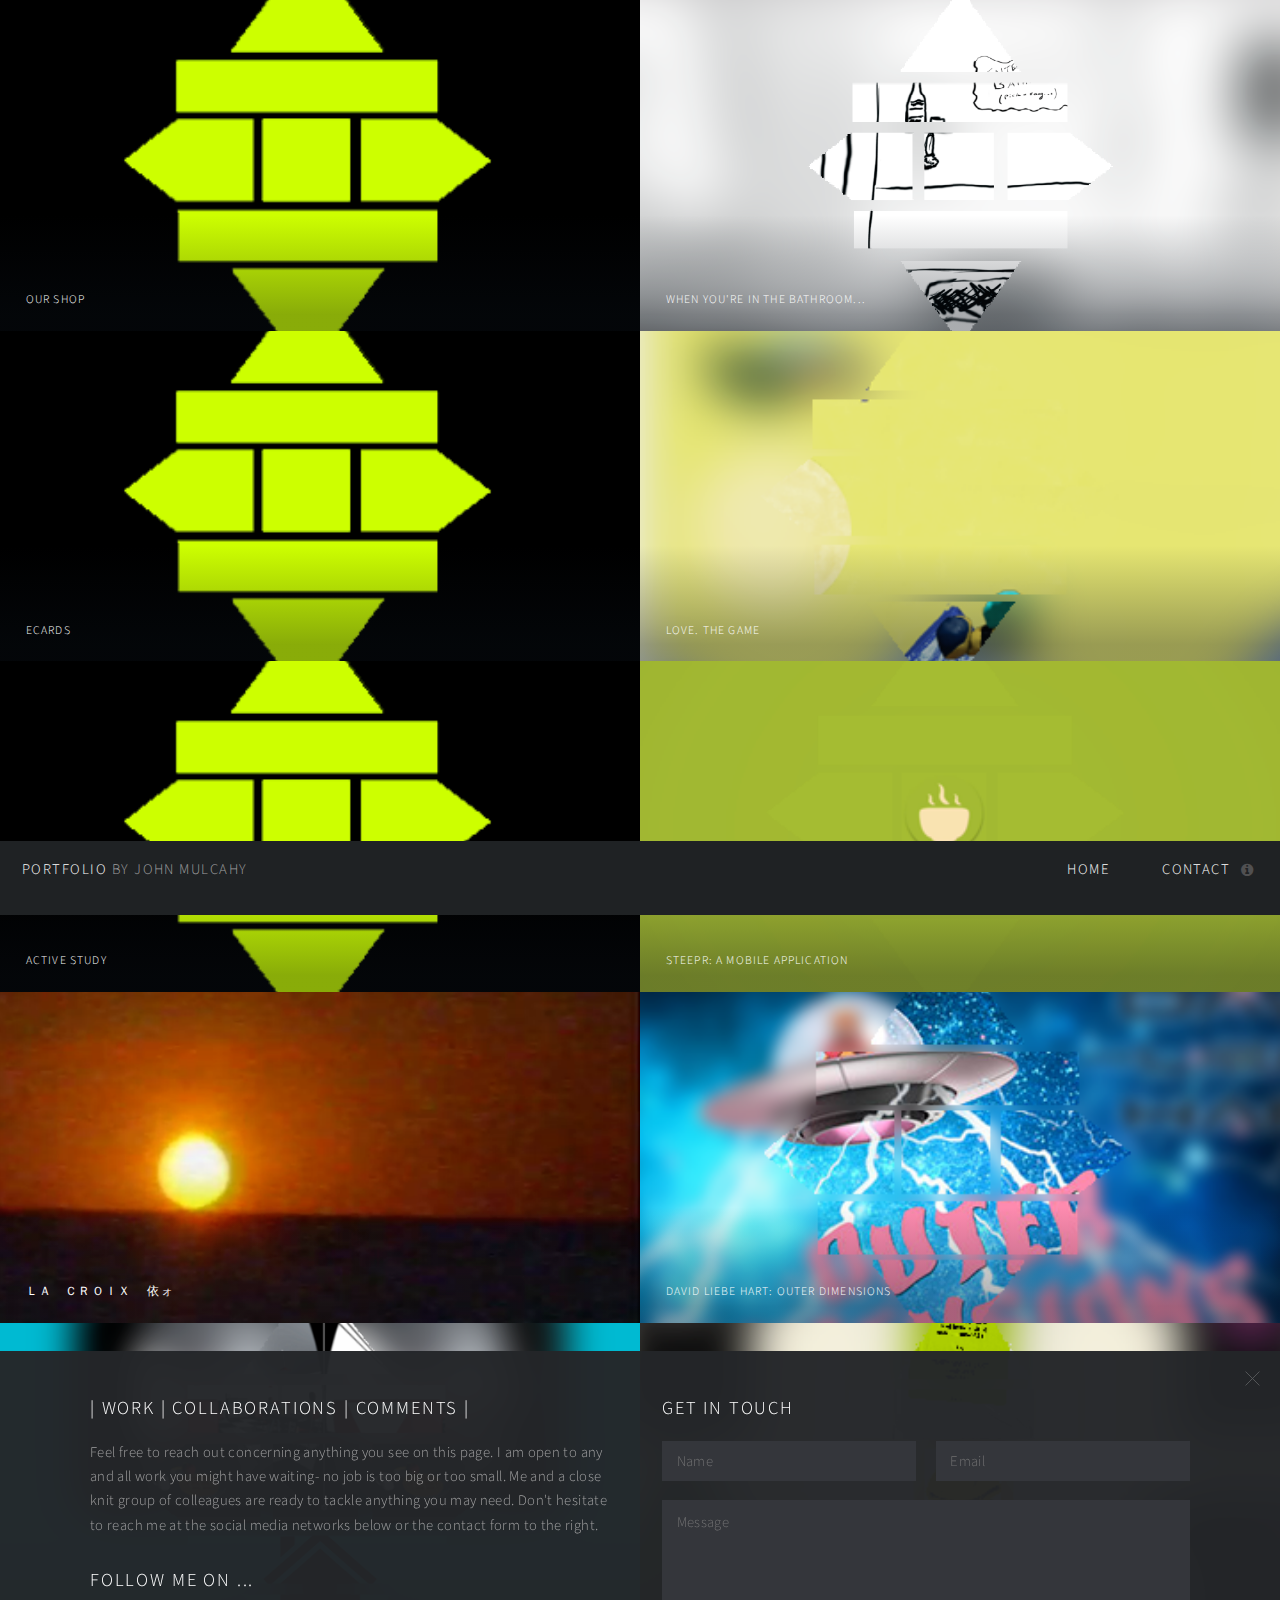
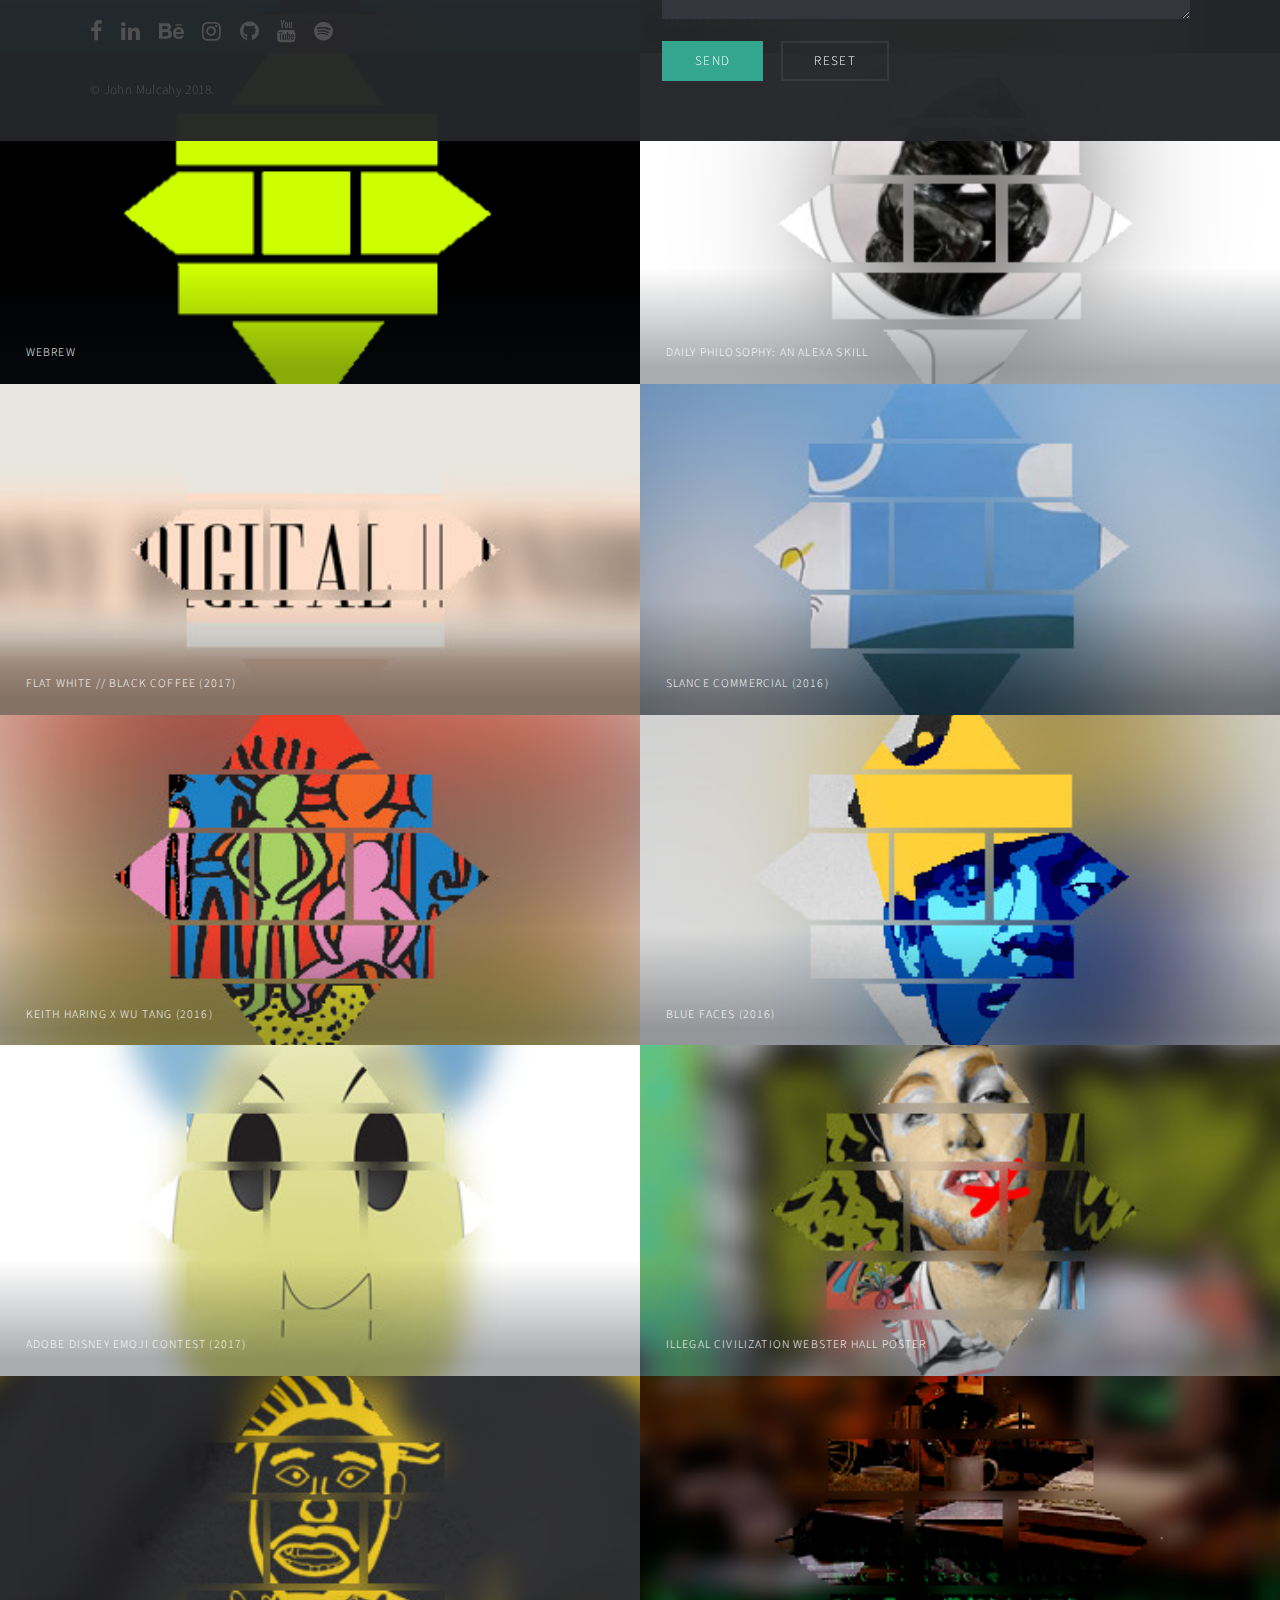
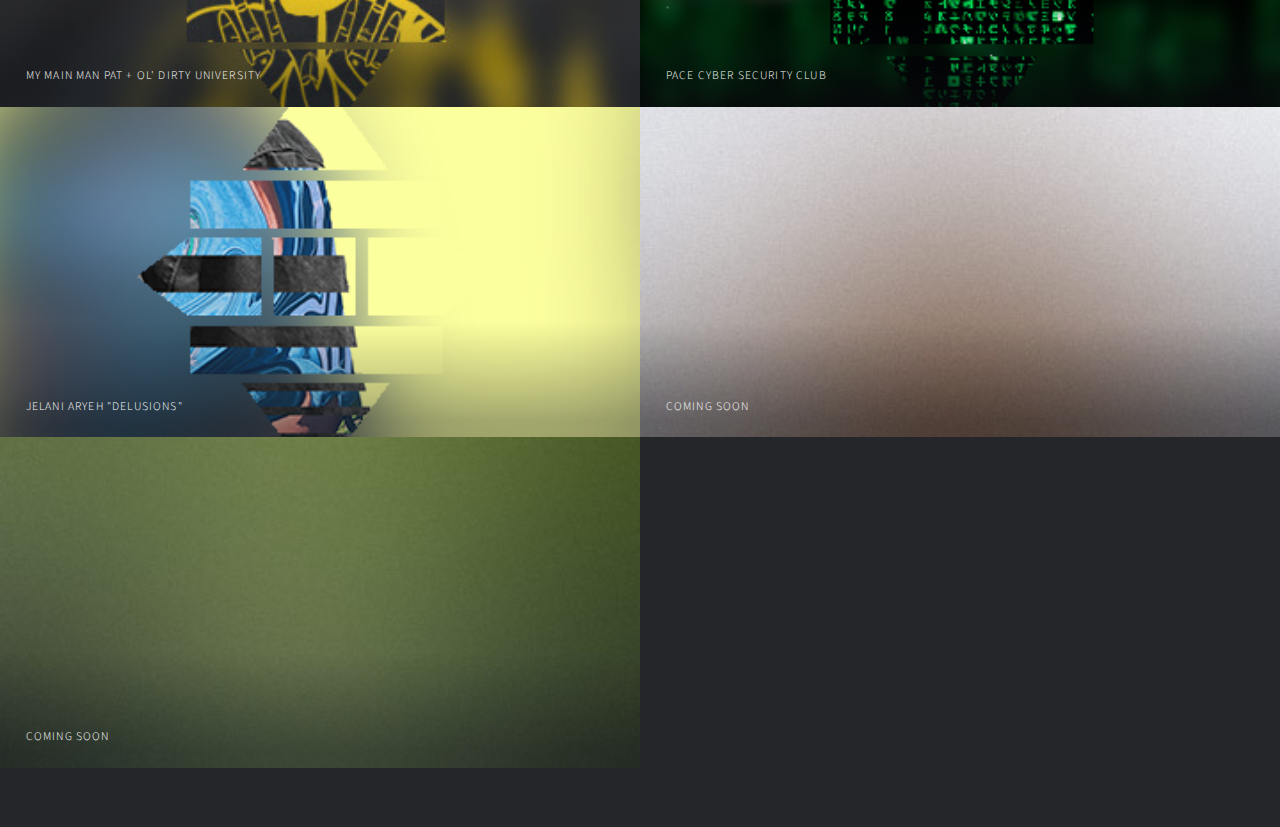
==== portfolio.html @ f24bfe99 "Update portfolio.html" ====
<!DOCTYPE HTML>
<html>
	<head>
		<title>Portfolio</title>
		<meta charset="utf-8" />
		<meta name="viewport" content="width=device-width, initial-scale=1, user-scalable=no" />
		<!--[if lte IE 8]><script src="portfolioassets/js/ie/html5shiv.js"></script><![endif]-->
		<link rel="stylesheet" href="portfolioassets/css/main.css" />
		<!--[if lte IE 9]><link rel="stylesheet" href="portfolioassets/css/ie9.css" /><![endif]-->
		<!--[if lte IE 8]><link rel="stylesheet" href="portfolioassets/css/ie8.css" /><![endif]-->
	</head>
	<body>

		<!-- Wrapper -->
			<div id="wrapper">

				<!-- Header -->
					<header id="header">
						<h1><a href="index.html"><strong>Portfolio</strong> by John Mulcahy</a></h1>
						<nav>
							<ul>
								<li><a href="index.html">Home</a></li>
								<li><a href="#footer" class="icon fa-info-circle">Contact</a></li>
							</ul>
						</nav>
					</header>

				<!-- Main -->
					<div id="main">
						<article class="thumb">
							<a href="portfolioimages/fulls/secret.png" class="image"><img src="portfolioimages/thumbs/secretthumb.png" alt="" /></a>
							<h2>Our Shop</h2>
							<p>Our clothing store. <a href="https://mementomorico.bigcartel.com/">View Here.</a></p>
							<p></p>
						</article>
						<article class="thumb">
							<a href="portfolioimages/fulls/15.png" class="image"><img src="portfolioimages/thumbs/15thumb.png" alt="" /></a>
							<h2>When You're In the Bathroom...</h2>
							<p>A tribute to the "Redbone meme" that manipulates audio files using javascript</p>
							<p><a href="http://whenyoureinthebathroomandyoursongcomeson.com/">See here</a></p>
						</article>
						<article class="thumb">
							<a href="portfolioimages/fulls/secret.png" class="image"><img src="portfolioimages/thumbs/secretthumb.png" alt="" /></a>
							<h2>eCards</h2>
							<p>A blockchain trading cards project currently in prototyping stages</p>
							<p></p>
						</article>
						<article class="thumb">
							<a href="portfolioimages/fulls/plane.png" class="image"><img src="portfolioimages/thumbs/planenail.png" alt="" /></a>
							<h2>Love. The Game</h2>
							<p>A game currently in development. <a href="https://jmulc67.itch.io/love">download here.</a>  Made in Game Maker Studio.</p>
						</article>
						<article class="thumb">
							<a href="portfolioimages/fulls/secret.png" class="image"><img src="portfolioimages/thumbs/secretthumb.png" alt="" /></a>
							<h2>Active Study</h2>
							<p>A mobile game in development for children with autism. Made in Unreal Engine 4. <a href="https://www.youtube.com/watch?v=FcT8g45V2gI&"> View teaser here</a></p>
							<p></p>
						</article>
							<article class="thumb">
							<a href="portfolioimages/fulls/Steepr.png" class="image"><img src="portfolioimages/thumbs/steeprthumb.png" alt="" /></a>
							<h2>Steepr: A Mobile Application</h2>
							<p>A mobile tea steeping app, aimed at improving the lives of many. Made in Android Studio.<a href="https://www.youtube.com/watch?v=8gvnGN2SMDU&feature=youtu.be">View Here.</a></p>
						</article>
					
							<article class="thumb">
							<a href="portfolioimages/fulls/lcfull.png" class="image"><img src="portfolioimages/thumbs/lc.png" alt="" /></a>
							<h2>Ｌａ　Ｃｒｏｉｘ　 依ォ</h2>
							<p>A visual editing exercise utilizing a manipulated open source video codec practicing aesthetic  <a href="https://www.youtube.com/watch?v=p1CTQSHnOE8">View Here.</a></p>
						</article>
						<article class="thumb">
							<a href="portfolioimages/fulls/dlh.jpg" class="image"><img src="portfolioimages/thumbs/dlhthumb.png" alt="" /></a>
							<h2>David Liebe Hart: Outer Dimensions</h2>
							<p>Designed and implemented the cover art for David Liebe Hart's newest album, Outer Dimensions, in conjunction with him and his team.  <a href="https://davidliebehart.bandcamp.com/album/outer-dimensions">Purchase Here. </a> </p>
							<p></p>
						</article>
							<article class="thumb">
							<a href="portfolioimages/fulls/09.jpg" class="image"><img src="portfolioimages/thumbs/09.jpg" alt="" /></a>
							<h2>Staycation: A VR Experience</h2>
							<p>An Android app designed for the geriatric community. Designed various environments as well as logo. Created in Unity.</p> 
							<p>Can be downloaded <a href="https://play.google.com/store/apps/details?id=com.Pace.Staycation&hl=en">here</a>, video explanation <a href="https://www.youtube.com/watch?v=Vd3X3WC6NnY&t=2s">here</a>.</p>
						</article>
						<article class="thumb">
							<a href="portfolioimages/fulls/11.png" class="image"><img src="portfolioimages/thumbs/11.png" alt="" /></a>
							<h2>Das Efx 25th Anniversary Line</h2>
							<p>Line designed by and with Das Efx (unreleased)</p>
						</article>
						<article class="thumb">
							<a href="portfolioimages/fulls/secret.png" class="image"><img src="portfolioimages/thumbs/secretthumb.png" alt="" /></a>
							<h2>WeBrew</h2>
							<p>A hardware and cross platform mobile application being developed to assist in beer homebrewing</p>
							<p></p>
						</article>
						<article class="thumb">
							<a href="portfolioimages/fulls/10.jpg" class="image"><img src="portfolioimages/thumbs/10.jpg" alt="" /></a>
							<h2>Daily Philosophy: An Alexa Skill</h2>
							<p>An Alexa app which presents the user with a wide array of philosophy quotes to inspire and think critically.</p>
							<p>Download <a href="https://www.amazon.com/Memento-Mori-Daily-Philosophy/dp/B06W5K1VGF/ref=sr_1_1?s=digital-skills&ie=UTF8&qid=1497199009&sr=1-1&keywords=daily+philosophy">here</a></p>
						</article>
						<article class="thumb">
							<a href="portfolioimages/fulls/05.jpg" class="image"><img src="portfolioimages/thumbs/05.jpg" alt="" /></a>
							<h2>Flat White // Black Coffee (2017)</h2>
							<p>Poster made for party thrown at Knockdown Center in Queens, NY.</p>
						</article>
						<article class="thumb">
							<a href="portfolioimages/fulls/01.jpg" class="image"><img src="portfolioimages/thumbs/01.jpg" alt="" /></a>
							<h2>Slance Commercial (2016)</h2>
							<p>Stop motion video I animated for a start up located in California. view <a href="https://www.youtube.com/watch?v=mSLOaXZA_lw" target="_blank">here</a></p>
						</article>
		<!--
						<article class="thumb">
							<a href="portfolioimages/fulls/02.jpg" class="image"><img src="portfolioimages/thumbs/02.jpg" alt="" /></a>
							<h2>Scottie's Diner Logo (2013)</h2>
							<p>Logo designed for diner in my hometown.</p>
						</article>
		
		-->
						<article class="thumb">
							<a href="portfolioimages/fulls/03.jpg" class="image"><img src="portfolioimages/thumbs/03.jpg" alt="" /></a>
							<h2>Keith Haring x Wu Tang (2016)</h2>
							<p>Wu Tang portrait inspired by art style of Keith Haring.</p>
						</article>
						<article class="thumb">
							<a href="portfolioimages/fulls/04.jpg" class="image"><img src="portfolioimages/thumbs/04.jpg" alt="" /></a>
							<h2>Blue Faces (2016)</h2>
							<p>A portrait of Kendrick Lamar digitally painted after the release of his album Untitled Unmastered.</p>
						</article>
						<article class="thumb">
							<a href="portfolioimages/fulls/06.jpg" class="image"><img src="portfolioimages/thumbs/06.jpg" alt="" /></a>
							<h2>Adobe Disney Emoji Contest (2017)</h2>
							<p>Submission for contest run by Adobe + Disney.</p>
						</article>
						<article class="thumb">
							<a href="portfolioimages/fulls/07.jpg" class="image"><img src="portfolioimages/thumbs/07.jpg" alt="" /></a>
							<h2>Illegal Civilization Webster Hall Poster</h2>
							<p>Poster submitted for contest run by Illegal Civilization for their show at Webster Hall.</p>
						</article>
						<article class="thumb">
							<a href="portfolioimages/fulls/08.jpg" class="image"><img src="portfolioimages/thumbs/08.jpg" alt="" /></a>
							<h2>My Main Man Pat + Ol' Dirty University</h2>
							<p>ODB Memorial shirt designed for MyMainManPat.com (Release TBA)</p>
						</article>
						<article class="thumb">
							<a href="portfolioimages/fulls/12.png" class="image"><img src="portfolioimages/thumbs/12.png" alt="" /></a>
							<h2>Pace Cyber Security Club</h2>
							<p>Mockup Posters made for future Events for PCSC (made as role of secretary)</p>
						</article>
							<article class="thumb">
							<a href="portfolioimages/fulls/13.png" class="image"><img src="portfolioimages/thumbs/13.png" alt="" /></a>
							<h2>Jelani Aryeh "Delusions"</h2>
							<p>Single Artwork for up-and-coming R&B artist</p>
						</article>
						</article>
							<article class="thumb">
							<a href="portfolioimages/fulls/14.jpg" class="image"><img src="portfolioimages/thumbs/14.jpg" alt="" /></a>
							<h2>COMING SOON</h2>
							<p>COMING SOON</p>
						</article>
						<article class="thumb">
							<a href="portfolioimages/fulls/15.jpg" class="image"><img src="portfolioimages/thumbs/15.jpg" alt="" /></a>
							<h2>COMING SOON</h2>
							<p>COMING SOON</p>
						</article>

					</div>

				<!-- Footer -->
					<footer id="footer" class="panel">
						<div class="inner split">
							<div>
								<section>
									<h2>| WORK | COLLABORATIONS | COMMENTS |</h2>
									<p>Feel free to reach out concerning anything you see on this page. I am open to any and all work you might have waiting- no job is too big or too small. Me and a close knit group of colleagues are ready to tackle anything you may need. Don't hesitate to reach me at the social media networks below or the contact form to the right.</p>
								</section>
								<section>
									<h2>Follow me on ...</h2>
									<ul class="icons">
									<li><a href="https://www.facebook.com/john.mulcahy.5283" class="icon fa-facebook"><span class="label">Facebook</span></a></li>
									<li><a href="https://www.linkedin.com/in/john-mulcahy-0b38a0117/" class="icon fa-linkedin"><span class="label">Linkedin</span></a></li>
									<li><a href="https://www.behance.net/mulcahyjohc86a" class="icon fa-behance"><span class="label">Behance</span></a></li>
									<li><a href="https://www.instagram.com/jmulc67/" class="icon fa-instagram"><span class="label">Instagram</span></a></li>
									<li><a href="https://github.com/jmulc67" class="icon fa-github"><span class="label">Github</span></a></li>
									<li><a href="https://www.youtube.com/channel/UCMjxnayH0AGubSSgEZ7K4ng" class="icon fa-youtube"><span class="label">Youtube</span></a></li>
									<li><a href="https://open.spotify.com/user/jmulcahy97" class="icon fa-spotify"><span class="label">Spotify</span></a></li>
								</ul>
								</section>
								<p class="copyright">
									&copy; John Mulcahy 2018</a>.
								</p>
							</div>
							<div>
								<section>
									<h2>Get in touch</h2>
									<form action="https://formspree.io/mulcahyjohn8@gmail.com" method="POST">
										<div class="field half first">
											<input type="text" name="name" id="name" placeholder="Name" />
										</div>
										<div class="field half">
											<input type="text" name="email" id="email" placeholder="Email" />
										</div>
										<div class="field">
											<textarea name="message" id="message" rows="4" placeholder="Message"></textarea>
										</div>
										<ul class="actions">
											<li><input type="submit" value="Send" class="special" /></li>
											<li><input type="reset" value="Reset" /></li>
										</ul>
									</form>
								</section>
							</div>
						</div>
					</footer>

			</div>

		<!-- Scripts -->
			<script src="portfolioassets/js/jquery.min.js"></script>
			<script src="portfolioassets/js/jquery.poptrox.min.js"></script>
			<script src="portfolioassets/js/skel.min.js"></script>
			<script src="portfolioassets/js/util.js"></script>
			<!--[if lte IE 8]><script src="portfolioassets/js/ie/respond.min.js"></script><![endif]-->
			<script src="portfolioassets/js/main.js"></script>

	</body>
</html>
---- portfolioassets/css/main.css ----
@import url(font-awesome.min.css);
@import url("https://fonts.googleapis.com/css?family=Source+Sans+Pro:300,300italic,400,400italic");

/*
	Multiverse by HTML5 UP
	html5up.net | @ajlkn
	Free for personal and commercial use under the CCA 3.0 license (html5up.net/license)
*/

/* Reset */

	html, body, div, span, applet, object, iframe, h1, h2, h3, h4, h5, h6, p, blockquote, pre, a, abbr, acronym, address, big, cite, code, del, dfn, em, img, ins, kbd, q, s, samp, small, strike, strong, sub, sup, tt, var, b, u, i, center, dl, dt, dd, ol, ul, li, fieldset, form, label, legend, table, caption, tbody, tfoot, thead, tr, th, td, article, aside, canvas, details, embed, figure, figcaption, footer, header, hgroup, menu, nav, output, ruby, section, summary, time, mark, audio, video {
		margin: 0;
		padding: 0;
		border: 0;
		font-size: 100%;
		font: inherit;
		vertical-align: baseline;
	}

	article, aside, details, figcaption, figure, footer, header, hgroup, menu, nav, section {
		display: block;
	}

	body {
		line-height: 1;
	}

	ol, ul {
		list-style: none;
	}

	blockquote, q {
		quotes: none;
	}

	blockquote:before, blockquote:after, q:before, q:after {
		content: '';
		content: none;
	}

	table {
		border-collapse: collapse;
		border-spacing: 0;
	}

	body {
		-webkit-text-size-adjust: none;
	}

/* Box Model */

	*, *:before, *:after {
		-moz-box-sizing: border-box;
		-webkit-box-sizing: border-box;
		box-sizing: border-box;
	}

	@-moz-keyframes spinner {
		0% {
			-moz-transform: rotate(0deg);
			-webkit-transform: rotate(0deg);
			-ms-transform: rotate(0deg);
			transform: rotate(0deg);
		}

		100% {
			-moz-transform: rotate(359deg);
			-webkit-transform: rotate(359deg);
			-ms-transform: rotate(359deg);
			transform: rotate(359deg);
		}
	}

	@-webkit-keyframes spinner {
		0% {
			-moz-transform: rotate(0deg);
			-webkit-transform: rotate(0deg);
			-ms-transform: rotate(0deg);
			transform: rotate(0deg);
		}

		100% {
			-moz-transform: rotate(359deg);
			-webkit-transform: rotate(359deg);
			-ms-transform: rotate(359deg);
			transform: rotate(359deg);
		}
	}

	@-ms-keyframes spinner {
		0% {
			-moz-transform: rotate(0deg);
			-webkit-transform: rotate(0deg);
			-ms-transform: rotate(0deg);
			transform: rotate(0deg);
		}

		100% {
			-moz-transform: rotate(359deg);
			-webkit-transform: rotate(359deg);
			-ms-transform: rotate(359deg);
			transform: rotate(359deg);
		}
	}

	@keyframes spinner {
		0% {
			-moz-transform: rotate(0deg);
			-webkit-transform: rotate(0deg);
			-ms-transform: rotate(0deg);
			transform: rotate(0deg);
		}

		100% {
			-moz-transform: rotate(359deg);
			-webkit-transform: rotate(359deg);
			-ms-transform: rotate(359deg);
			transform: rotate(359deg);
		}
	}

/* Basic */

	@-ms-viewport {
		width: device-width;
	}

	body {
		-ms-overflow-style: scrollbar;
	}

	@media screen and (max-width: 480px) {

		html, body {
			min-width: 320px;
		}

	}

	body {
		background: #242629;
	}

		body.loading *, body.loading *:before, body.loading *:after {
			-moz-animation: none !important;
			-webkit-animation: none !important;
			-ms-animation: none !important;
			animation: none !important;
			-moz-transition: none !important;
			-webkit-transition: none !important;
			-ms-transition: none !important;
			transition: none !important;
		}

		body.resizing *, body.resizing *:before, body.resizing *:after {
			-moz-animation: none !important;
			-webkit-animation: none !important;
			-ms-animation: none !important;
			animation: none !important;
			-moz-transition: none !important;
			-webkit-transition: none !important;
			-ms-transition: none !important;
			transition: none !important;
		}

/* Type */

	body, input, select, textarea {
		color: #a0a0a1;
		font-family: "Source Sans Pro", Helvetica, sans-serif;
		font-size: 15pt;
		font-weight: 300;
		letter-spacing: 0.025em;
		line-height: 1.65;
	}

		@media screen and (max-width: 1680px) {

			body, input, select, textarea {
				font-size: 11pt;
			}

		}

	a {
		-moz-transition: color 0.2s ease-in-out, border-bottom-color 0.2s ease-in-out;
		-webkit-transition: color 0.2s ease-in-out, border-bottom-color 0.2s ease-in-out;
		-ms-transition: color 0.2s ease-in-out, border-bottom-color 0.2s ease-in-out;
		transition: color 0.2s ease-in-out, border-bottom-color 0.2s ease-in-out;
		border-bottom: dotted 1px;
		color: #34a58e;
		text-decoration: none;
	}

		a:hover {
			border-bottom-color: transparent;
			color: #34a58e !important;
		}

	strong, b {
		color: #ffffff;
		font-weight: 300;
	}

	em, i {
		font-style: italic;
	}

	p {
		margin: 0 0 2em 0;
	}

	h1, h2, h3, h4, h5, h6 {
		color: #ffffff;
		font-weight: 300;
		letter-spacing: 0.1em;
		line-height: 1.5;
		margin: 0 0 1em 0;
		text-transform: uppercase;
	}

		h1 a, h2 a, h3 a, h4 a, h5 a, h6 a {
			color: inherit;
			text-decoration: none;
		}

	h1 {
		font-size: 2em;
	}

	h2 {
		font-size: 1.25em;
	}

	h3 {
		font-size: 1.1em;
	}

	h4 {
		font-size: 1em;
	}

	h5 {
		font-size: 0.9em;
	}

	h6 {
		font-size: 0.7em;
	}

	@media screen and (max-width: 736px) {

		h2 {
			font-size: 1em;
		}

		h3 {
			font-size: 0.9em;
		}

		h4 {
			font-size: 0.8em;
		}

		h5 {
			font-size: 0.7em;
		}

		h6 {
			font-size: 0.7em;
		}

	}

	sub {
		font-size: 0.8em;
		position: relative;
		top: 0.5em;
	}

	sup {
		font-size: 0.8em;
		position: relative;
		top: -0.5em;
	}

	blockquote {
		border-left: 4px #36383c;
		font-style: italic;
		margin: 0 0 2em 0;
		padding: 0.5em 0 0.5em 2em;
	}

	code {
		background: #34363b;
		border: solid 1px #36383c;
		font-family: "Courier New", monospace;
		font-size: 0.9em;
		margin: 0 0.25em;
		padding: 0.25em 0.65em;
	}

	pre {
		-webkit-overflow-scrolling: touch;
		font-family: "Courier New", monospace;
		font-size: 0.9em;
		margin: 0 0 2em 0;
	}

		pre code {
			display: block;
			line-height: 1.75;
			padding: 1em 1.5em;
			overflow-x: auto;
		}

	hr {
		border: 0;
		border-bottom: solid 1px #36383c;
		margin: 2em 0;
	}

		hr.major {
			margin: 3em 0;
		}

	.align-left {
		text-align: left;
	}

	.align-center {
		text-align: center;
	}

	.align-right {
		text-align: right;
	}

/* Button */

	input[type="submit"],
	input[type="reset"],
	input[type="button"],
	button,
	.button {
		-moz-appearance: none;
		-webkit-appearance: none;
		-ms-appearance: none;
		appearance: none;
		-moz-transition: background-color 0.2s ease-in-out, box-shadow 0.2s ease-in-out, color 0.2s ease-in-out;
		-webkit-transition: background-color 0.2s ease-in-out, box-shadow 0.2s ease-in-out, color 0.2s ease-in-out;
		-ms-transition: background-color 0.2s ease-in-out, box-shadow 0.2s ease-in-out, color 0.2s ease-in-out;
		transition: background-color 0.2s ease-in-out, box-shadow 0.2s ease-in-out, color 0.2s ease-in-out;
		background-color: transparent;
		border: 0;
		border-radius: 0;
		box-shadow: inset 0 0 0 2px #36383c;
		color: #ffffff !important;
		cursor: pointer;
		display: inline-block;
		font-size: 0.9em;
		font-weight: 300;
		height: 3.05556em;
		letter-spacing: 0.1em;
		line-height: 3.05556em;
		padding: 0 2.5em;
		text-align: center;
		text-decoration: none;
		text-transform: uppercase;
		white-space: nowrap;
	}

		input[type="submit"]:hover,
		input[type="reset"]:hover,
		input[type="button"]:hover,
		button:hover,
		.button:hover {
			box-shadow: inset 0 0 0 2px #34a58e;
			color: #34a58e !important;
		}

			input[type="submit"]:hover:active,
			input[type="reset"]:hover:active,
			input[type="button"]:hover:active,
			button:hover:active,
			.button:hover:active {
				background-color: rgba(52, 165, 142, 0.15);
				color: #34a58e !important;
			}

		input[type="submit"].icon,
		input[type="reset"].icon,
		input[type="button"].icon,
		button.icon,
		.button.icon {
			padding-left: 1.35em;
		}

			input[type="submit"].icon:before,
			input[type="reset"].icon:before,
			input[type="button"].icon:before,
			button.icon:before,
			.button.icon:before {
				margin-right: 0.5em;
			}

		input[type="submit"].fit,
		input[type="reset"].fit,
		input[type="button"].fit,
		button.fit,
		.button.fit {
			display: block;
			margin: 0 0 1em 0;
			width: 100%;
		}

		input[type="submit"].small,
		input[type="reset"].small,
		input[type="button"].small,
		button.small,
		.button.small {
			font-size: 0.8em;
		}

		input[type="submit"].big,
		input[type="reset"].big,
		input[type="button"].big,
		button.big,
		.button.big {
			font-size: 1.35em;
		}

		input[type="submit"].special,
		input[type="reset"].special,
		input[type="button"].special,
		button.special,
		.button.special {
			background-color: #34a58e;
			box-shadow: none;
		}

			input[type="submit"].special:hover,
			input[type="reset"].special:hover,
			input[type="button"].special:hover,
			button.special:hover,
			.button.special:hover {
				background-color: #47c5ab;
				color: #ffffff !important;
			}

				input[type="submit"].special:hover:active,
				input[type="reset"].special:hover:active,
				input[type="button"].special:hover:active,
				button.special:hover:active,
				.button.special:hover:active {
					background-color: #287e6d;
				}

		input[type="submit"].disabled, input[type="submit"]:disabled,
		input[type="reset"].disabled,
		input[type="reset"]:disabled,
		input[type="button"].disabled,
		input[type="button"]:disabled,
		button.disabled,
		button:disabled,
		.button.disabled,
		.button:disabled {
			-moz-pointer-events: none;
			-webkit-pointer-events: none;
			-ms-pointer-events: none;
			pointer-events: none;
			opacity: 0.35;
		}

/* Form */

	form {
		margin: 0 0 2em 0;
	}

		form .field {
			margin: 0 0 1.3em 0;
		}

			form .field.half {
				float: left;
				padding: 0 0 0 0.65em;
				width: 50%;
			}

				form .field.half.first {
					padding: 0 0.65em 0 0;
				}

		form > .actions {
			margin: 1.5em 0 0 0 !important;
		}

		@media screen and (max-width: 736px) {

			form .field.half {
				float: none;
				padding: 0;
				width: 100%;
			}

				form .field.half.first {
					padding: 0;
				}

		}

	label {
		color: #ffffff;
		display: block;
		font-size: 0.9em;
		font-weight: 300;
		margin: 0 0 1em 0;
	}

	input[type="text"],
	input[type="password"],
	input[type="email"],
	input[type="tel"],
	input[type="search"],
	input[type="url"],
	select,
	textarea {
		-moz-appearance: none;
		-webkit-appearance: none;
		-ms-appearance: none;
		appearance: none;
		background: #34363b;
		border: 0;
		border-radius: 0;
		color: #a0a0a1;
		display: block;
		outline: 0;
		padding: 0 1em;
		text-decoration: none;
		width: 100%;
	}

		input[type="text"]:invalid,
		input[type="password"]:invalid,
		input[type="email"]:invalid,
		input[type="tel"]:invalid,
		input[type="search"]:invalid,
		input[type="url"]:invalid,
		select:invalid,
		textarea:invalid {
			box-shadow: none;
		}

		input[type="text"]:focus,
		input[type="password"]:focus,
		input[type="email"]:focus,
		input[type="tel"]:focus,
		input[type="search"]:focus,
		input[type="url"]:focus,
		select:focus,
		textarea:focus {
			box-shadow: inset 0 0 0 2px #34a58e;
		}

	.select-wrapper {
		text-decoration: none;
		display: block;
		position: relative;
	}

		.select-wrapper:before {
			-moz-osx-font-smoothing: grayscale;
			-webkit-font-smoothing: antialiased;
			font-family: FontAwesome;
			font-style: normal;
			font-weight: normal;
			text-transform: none !important;
		}

		.select-wrapper:before {
			color: #36383c;
			content: '\f078';
			display: block;
			height: 2.75em;
			line-height: 2.75em;
			pointer-events: none;
			position: absolute;
			right: 0;
			text-align: center;
			top: 0;
			width: 2.75em;
		}

		.select-wrapper select::-ms-expand {
			display: none;
		}

	input[type="text"],
	input[type="password"],
	input[type="email"],
	input[type="tel"],
	input[type="search"],
	input[type="url"],
	select {
		height: 2.75em;
	}

	textarea {
		padding: 0.75em 1em;
	}

	input[type="checkbox"],
	input[type="radio"] {
		-moz-appearance: none;
		-webkit-appearance: none;
		-ms-appearance: none;
		appearance: none;
		display: block;
		float: left;
		margin-right: -2em;
		opacity: 0;
		width: 1em;
		z-index: -1;
	}

		input[type="checkbox"] + label,
		input[type="radio"] + label {
			text-decoration: none;
			color: #a0a0a1;
			cursor: pointer;
			display: inline-block;
			font-size: 1em;
			font-weight: 300;
			padding-left: 2.4em;
			padding-right: 0.75em;
			position: relative;
		}

			input[type="checkbox"] + label:before,
			input[type="radio"] + label:before {
				-moz-osx-font-smoothing: grayscale;
				-webkit-font-smoothing: antialiased;
				font-family: FontAwesome;
				font-style: normal;
				font-weight: normal;
				text-transform: none !important;
			}

			input[type="checkbox"] + label:before,
			input[type="radio"] + label:before {
				background: #34363b;
				content: '';
				display: inline-block;
				height: 1.65em;
				left: 0;
				line-height: 1.58125em;
				position: absolute;
				text-align: center;
				top: 0;
				width: 1.65em;
			}

		input[type="checkbox"]:checked + label:before,
		input[type="radio"]:checked + label:before {
			background: #34a58e;
			border-color: #34a58e;
			color: #ffffff;
			content: '\f00c';
		}

		input[type="checkbox"]:focus + label:before,
		input[type="radio"]:focus + label:before {
			box-shadow: 0 0 0 2px #34a58e;
		}

	input[type="radio"] + label:before {
		border-radius: 100%;
	}

	::-webkit-input-placeholder {
		color: #707071 !important;
		opacity: 1.0;
	}

	:-moz-placeholder {
		color: #707071 !important;
		opacity: 1.0;
	}

	::-moz-placeholder {
		color: #707071 !important;
		opacity: 1.0;
	}

	:-ms-input-placeholder {
		color: #707071 !important;
		opacity: 1.0;
	}

	.formerize-placeholder {
		color: #707071 !important;
		opacity: 1.0;
	}

/* Icon */

	.icon {
		text-decoration: none;
		border-bottom: none;
		position: relative;
	}

		.icon:before {
			-moz-osx-font-smoothing: grayscale;
			-webkit-font-smoothing: antialiased;
			font-family: FontAwesome;
			font-style: normal;
			font-weight: normal;
			text-transform: none !important;
		}

		.icon > .label {
			display: none;
		}

/* List */

	ol {
		list-style: decimal;
		margin: 0 0 2em 0;
		padding-left: 1.25em;
	}

		ol li {
			padding-left: 0.25em;
		}

	ul {
		list-style: disc;
		margin: 0 0 2em 0;
		padding-left: 1em;
	}

		ul li {
			padding-left: 0.5em;
		}

		ul.alt {
			list-style: none;
			padding-left: 0;
		}

			ul.alt li {
				border-top: solid 1px #36383c;
				padding: 0.5em 0;
			}

				ul.alt li:first-child {
					border-top: 0;
					padding-top: 0;
				}

		ul.icons {
			cursor: default;
			list-style: none;
			padding-left: 0;
		}

			ul.icons li {
				display: inline-block;
				padding: 0 1em 0 0;
			}

				ul.icons li:last-child {
					padding-right: 0;
				}

				ul.icons li .icon {
					color: #505051;
				}

					ul.icons li .icon:before {
						font-size: 1.5em;
					}

		ul.actions {
			cursor: default;
			list-style: none;
			padding-left: 0;
		}

			ul.actions li {
				display: inline-block;
				padding: 0 1em 0 0;
				vertical-align: middle;
			}

				ul.actions li:last-child {
					padding-right: 0;
				}

			ul.actions.small li {
				padding: 0 0.5em 0 0;
			}

			ul.actions.vertical li {
				display: block;
				padding: 1em 0 0 0;
			}

				ul.actions.vertical li:first-child {
					padding-top: 0;
				}

				ul.actions.vertical li > * {
					margin-bottom: 0;
				}

			ul.actions.vertical.small li {
				padding: 0.5em 0 0 0;
			}

				ul.actions.vertical.small li:first-child {
					padding-top: 0;
				}

			ul.actions.fit {
				display: table;
				margin-left: -1em;
				padding: 0;
				table-layout: fixed;
				width: calc(100% + 1em);
			}

				ul.actions.fit li {
					display: table-cell;
					padding: 0 0 0 1em;
				}

					ul.actions.fit li > * {
						margin-bottom: 0;
					}

				ul.actions.fit.small {
					margin-left: -0.5em;
					width: calc(100% + 0.5em);
				}

					ul.actions.fit.small li {
						padding: 0 0 0 0.5em;
					}

			@media screen and (max-width: 480px) {

				ul.actions {
					margin: 0 0 2em 0;
				}

					ul.actions li {
						padding: 1em 0 0 0;
						display: block;
						text-align: center;
						width: 100%;
					}

						ul.actions li:first-child {
							padding-top: 0;
						}

						ul.actions li > * {
							width: 100%;
							margin: 0 !important;
						}

							ul.actions li > *.icon:before {
								margin-left: -2em;
							}

					ul.actions.small li {
						padding: 0.5em 0 0 0;
					}

						ul.actions.small li:first-child {
							padding-top: 0;
						}

			}

	dl {
		margin: 0 0 2em 0;
	}

		dl dt {
			display: block;
			font-weight: 300;
			margin: 0 0 1em 0;
		}

		dl dd {
			margin-left: 2em;
		}

/* Table */

	.table-wrapper {
		-webkit-overflow-scrolling: touch;
		overflow-x: auto;
	}

	table {
		margin: 0 0 2em 0;
		width: 100%;
	}

		table tbody tr {
			border: solid 1px #36383c;
			border-left: 0;
			border-right: 0;
		}

			table tbody tr:nth-child(2n + 1) {
				background-color: #34363b;
			}

		table td {
			padding: 0.75em 0.75em;
		}

		table th {
			color: #ffffff;
			font-size: 0.9em;
			font-weight: 300;
			padding: 0 0.75em 0.75em 0.75em;
			text-align: left;
		}

		table thead {
			border-bottom: solid 2px #36383c;
		}

		table tfoot {
			border-top: solid 2px #36383c;
		}

		table.alt {
			border-collapse: separate;
		}

			table.alt tbody tr td {
				border: solid 1px #36383c;
				border-left-width: 0;
				border-top-width: 0;
			}

				table.alt tbody tr td:first-child {
					border-left-width: 1px;
				}

			table.alt tbody tr:first-child td {
				border-top-width: 1px;
			}

			table.alt thead {
				border-bottom: 0;
			}

			table.alt tfoot {
				border-top: 0;
			}

/* Panel */

	.panel {
		padding: 4em 4em 2em 4em ;
		-moz-transform: translateY(100vh);
		-webkit-transform: translateY(100vh);
		-ms-transform: translateY(100vh);
		transform: translateY(100vh);
		-moz-transition: -moz-transform 0.5s ease;
		-webkit-transition: -webkit-transform 0.5s ease;
		-ms-transition: -ms-transform 0.5s ease;
		transition: transform 0.5s ease;
		-webkit-overflow-scrolling: touch;
		background: rgba(36, 38, 41, 0.975);
		bottom: 4em;
		left: 0;
		max-height: calc(80vh - 4em);
		overflow-y: auto;
		position: fixed;
		width: 100%;
		z-index: 10001;
	}

		.panel.active {
			-moz-transform: translateY(1px);
			-webkit-transform: translateY(1px);
			-ms-transform: translateY(1px);
			transform: translateY(1px);
		}

		.panel > .inner {
			margin: 0 auto;
			max-width: 100%;
			width: 75em;
		}

			.panel > .inner.split {
				display: -moz-flex;
				display: -webkit-flex;
				display: -ms-flex;
				display: flex;
			}

				.panel > .inner.split > div {
					margin-left: 4em;
					width: 50%;
				}

				.panel > .inner.split > :first-child {
					margin-left: 0;
				}

		.panel > .closer {
			-moz-transition: opacity 0.2s ease-in-out;
			-webkit-transition: opacity 0.2s ease-in-out;
			-ms-transition: opacity 0.2s ease-in-out;
			transition: opacity 0.2s ease-in-out;
			background-image: url("images/close.svg");
			background-position: center;
			background-repeat: no-repeat;
			background-size: 3em;
			cursor: pointer;
			height: 5em;
			opacity: 0.25;
			position: absolute;
			right: 0;
			top: 0;
			width: 5em;
			z-index: 2;
		}

			.panel > .closer:hover {
				opacity: 1.0;
			}

		@media screen and (max-width: 1280px) {

			.panel {
				padding: 3em 3em 1em 3em ;
			}

				.panel > .inner.split > div {
					margin-left: 3em;
				}

				.panel > .closer {
					background-size: 2.5em;
					background-position: 75% 25%;
				}

		}

		@media screen and (max-width: 980px) {

			.panel > .inner.split {
				-moz-flex-direction: column;
				-webkit-flex-direction: column;
				-ms-flex-direction: column;
				flex-direction: column;
			}

				.panel > .inner.split > div {
					margin-left: 0;
					width: 100%;
				}

		}

		@media screen and (max-width: 736px) {

			.panel {
				-moz-transform: translateY(-100vh);
				-webkit-transform: translateY(-100vh);
				-ms-transform: translateY(-100vh);
				transform: translateY(-100vh);
				padding: 4em 2em 2em 2em ;
				bottom: auto;
				top: calc(4em - 1px);
			}

				.panel.active {
					-moz-transform: translateY(0);
					-webkit-transform: translateY(0);
					-ms-transform: translateY(0);
					transform: translateY(0);
				}

		}

/* Poptrox Popup */

	.poptrox-overlay {
		-webkit-tap-highlight-color: rgba(255, 255, 255, 0);
	}

	.poptrox-popup {
		background: rgba(31, 34, 36, 0.925);
		box-shadow: 0 1em 3em 0.5em rgba(0, 0, 0, 0.25);
		cursor: default;
	}

		.poptrox-popup:before {
			-moz-transition: opacity 0.2s ease-in-out;
			-webkit-transition: opacity 0.2s ease-in-out;
			-ms-transition: opacity 0.2s ease-in-out;
			transition: opacity 0.2s ease-in-out;
			background-image: -moz-linear-gradient(to left, rgba(31,34,36,0.35), rgba(31,34,36,0) 10em, rgba(31,34,36,0)), -moz-linear-gradient(to right, rgba(31,34,36,0.35), rgba(31,34,36,0) 10em, rgba(31,34,36,0));
			background-image: -webkit-linear-gradient(to left, rgba(31,34,36,0.35), rgba(31,34,36,0) 10em, rgba(31,34,36,0)), -webkit-linear-gradient(to right, rgba(31,34,36,0.35), rgba(31,34,36,0) 10em, rgba(31,34,36,0));
			background-image: -ms-linear-gradient(to left, rgba(31,34,36,0.35), rgba(31,34,36,0) 10em, rgba(31,34,36,0)), -ms-linear-gradient(to right, rgba(31,34,36,0.35), rgba(31,34,36,0) 10em, rgba(31,34,36,0));
			background-image: linear-gradient(to left, rgba(31,34,36,0.35), rgba(31,34,36,0) 10em, rgba(31,34,36,0)), linear-gradient(to right, rgba(31,34,36,0.35), rgba(31,34,36,0) 10em, rgba(31,34,36,0));
			content: '';
			display: block;
			height: 100%;
			left: 0;
			position: absolute;
			top: 0;
			width: 100%;
			z-index: 1;
			opacity: 1;
		}

		.poptrox-popup .closer {
			-moz-transition: opacity 0.2s ease-in-out;
			-webkit-transition: opacity 0.2s ease-in-out;
			-ms-transition: opacity 0.2s ease-in-out;
			transition: opacity 0.2s ease-in-out;
			background-image: url("images/close.svg");
			background-position: center;
			background-repeat: no-repeat;
			background-size: 3em;
			height: 5em;
			opacity: 0;
			position: absolute;
			right: 0;
			top: 0;
			width: 5em;
			z-index: 2;
		}

		.poptrox-popup .nav-previous,
		.poptrox-popup .nav-next {
			-moz-transition: opacity 0.2s ease-in-out;
			-webkit-transition: opacity 0.2s ease-in-out;
			-ms-transition: opacity 0.2s ease-in-out;
			transition: opacity 0.2s ease-in-out;
			background-image: url("images/arrow.svg");
			background-position: center;
			background-repeat: no-repeat;
			background-size: 5em;
			cursor: pointer;
			height: 8em;
			margin-top: -4em;
			opacity: 0;
			position: absolute;
			top: 50%;
			width: 6em;
			z-index: 2;
		}

		.poptrox-popup .nav-previous {
			-moz-transform: scaleX(-1);
			-webkit-transform: scaleX(-1);
			-ms-transform: scaleX(-1);
			transform: scaleX(-1);
			left: 0;
		}

		.poptrox-popup .nav-next {
			right: 0;
		}

		.poptrox-popup .caption {
			padding: 2em 2em 0.1em 2em ;
			background-image: -moz-linear-gradient(to top, rgba(16,16,16,0.45) 25%, rgba(16,16,16,0) 100%);
			background-image: -webkit-linear-gradient(to top, rgba(16,16,16,0.45) 25%, rgba(16,16,16,0) 100%);
			background-image: -ms-linear-gradient(to top, rgba(16,16,16,0.45) 25%, rgba(16,16,16,0) 100%);
			background-image: linear-gradient(to top, rgba(16,16,16,0.45) 25%, rgba(16,16,16,0) 100%);
			bottom: 0;
			cursor: default;
			left: 0;
			position: absolute;
			text-align: left;
			width: 100%;
			z-index: 2;
		}

			.poptrox-popup .caption h2, .poptrox-popup .caption h3, .poptrox-popup .caption h4, .poptrox-popup .caption h5, .poptrox-popup .caption h6 {
				margin: 0 0 0.5em 0;
			}

			.poptrox-popup .caption p {
				color: #ffffff;
			}

		.poptrox-popup .loader {
			-moz-animation: spinner 1s infinite linear !important;
			-webkit-animation: spinner 1s infinite linear !important;
			-ms-animation: spinner 1s infinite linear !important;
			animation: spinner 1s infinite linear !important;
			background-image: url("images/spinner.svg");
			background-position: center;
			background-repeat: no-repeat;
			background-size: contain;
			display: block;
			font-size: 2em;
			height: 2em;
			left: 50%;
			line-height: 2em;
			margin: -1em 0 0 -1em;
			opacity: 0.25;
			position: absolute;
			text-align: center;
			top: 50%;
			width: 2em;
		}

		.poptrox-popup:hover .closer,
		.poptrox-popup:hover .nav-previous,
		.poptrox-popup:hover .nav-next {
			opacity: 0.5;
		}

			.poptrox-popup:hover .closer:hover,
			.poptrox-popup:hover .nav-previous:hover,
			.poptrox-popup:hover .nav-next:hover {
				opacity: 1.0;
			}

		.poptrox-popup.loading:before {
			opacity: 0;
		}

		body.touch .poptrox-popup .closer,
		body.touch .poptrox-popup .nav-previous,
		body.touch .poptrox-popup .nav-next {
			opacity: 1.0 !important;
		}

		@media screen and (max-width: 980px) {

			.poptrox-popup .closer {
				background-size: 3em;
			}

			.poptrox-popup .nav-previous,
			.poptrox-popup .nav-next {
				background-size: 4em;
			}

		}

		@media screen and (max-width: 736px) {

			.poptrox-popup:before {
				display: none;
			}

			.poptrox-popup .caption {
				display: none !important;
			}

			.poptrox-popup .closer,
			.poptrox-popup .nav-previous,
			.poptrox-popup .nav-next {
				display: none !important;
			}

		}

/* Wrapper */

	#wrapper {
		-moz-transition: -moz-filter 0.5s ease, -webkit-filter 0.5s ease, -ms-filter 0.5s ease, -moz-filter 0.5s ease;
		-webkit-transition: -moz-filter 0.5s ease, -webkit-filter 0.5s ease, -ms-filter 0.5s ease, -webkit-filter 0.5s ease;
		-ms-transition: -moz-filter 0.5s ease, -webkit-filter 0.5s ease, -ms-filter 0.5s ease, -ms-filter 0.5s ease;
		transition: -moz-filter 0.5s ease, -webkit-filter 0.5s ease, -ms-filter 0.5s ease, filter 0.5s ease;
		position: relative;
	}

		#wrapper:after {
			-moz-pointer-events: none;
			-webkit-pointer-events: none;
			-ms-pointer-events: none;
			pointer-events: none;
			-moz-transition: opacity 0.5s ease, visibility 0.5s;
			-webkit-transition: opacity 0.5s ease, visibility 0.5s;
			-ms-transition: opacity 0.5s ease, visibility 0.5s;
			transition: opacity 0.5s ease, visibility 0.5s;
			background: rgba(36, 38, 41, 0.5);
			content: '';
			display: block;
			height: 100%;
			left: 0;
			opacity: 0;
			position: absolute;
			top: 0;
			visibility: hidden;
			width: 100%;
			z-index: 1;
		}

			body.ie #wrapper:after {
				background: rgba(36, 38, 41, 0.8);
			}

		body.modal-active #wrapper {
			-moz-filter: blur(8px);
			-webkit-filter: blur(8px);
			-ms-filter: blur(8px);
			filter: blur(8px);
		}

			body.modal-active #wrapper:after {
				-moz-pointer-events: auto;
				-webkit-pointer-events: auto;
				-ms-pointer-events: auto;
				pointer-events: auto;
				opacity: 1;
				visibility: visible;
				z-index: 10003;
			}

		#wrapper:before {
			-moz-animation: spinner 1s infinite linear !important;
			-webkit-animation: spinner 1s infinite linear !important;
			-ms-animation: spinner 1s infinite linear !important;
			animation: spinner 1s infinite linear !important;
			-moz-pointer-events: none;
			-webkit-pointer-events: none;
			-ms-pointer-events: none;
			pointer-events: none;
			-moz-transition: top 0.75s ease-in-out, opacity 0.35s ease-out, visibility 0.35s;
			-webkit-transition: top 0.75s ease-in-out, opacity 0.35s ease-out, visibility 0.35s;
			-ms-transition: top 0.75s ease-in-out, opacity 0.35s ease-out, visibility 0.35s;
			transition: top 0.75s ease-in-out, opacity 0.35s ease-out, visibility 0.35s;
			background-image: url("images/spinner.svg");
			background-position: center;
			background-repeat: no-repeat;
			background-size: contain;
			content: '';
			display: block;
			font-size: 2em;
			height: 2em;
			left: 50%;
			line-height: 2em;
			margin: -1em 0 0 -1em;
			opacity: 0;
			position: fixed;
			text-align: center;
			top: 75%;
			visibility: hidden;
			width: 2em;
		}

		body.loading #wrapper:before {
			-moz-transition: opacity 1s ease-out !important;
			-webkit-transition: opacity 1s ease-out !important;
			-ms-transition: opacity 1s ease-out !important;
			transition: opacity 1s ease-out !important;
			-moz-transition-delay: 0.5s !important;
			-webkit-transition-delay: 0.5s !important;
			-ms-transition-delay: 0.5s !important;
			transition-delay: 0.5s !important;
			opacity: 0.25;
			top: 50%;
			visibility: visible;
		}

/* Header */

	body {
		padding: 0 0 4em 0;
	}

	#header {
		-moz-transform: translateY(0);
		-webkit-transform: translateY(0);
		-ms-transform: translateY(0);
		transform: translateY(0);
		-moz-transition: -moz-transform 1s ease;
		-webkit-transition: -webkit-transform 1s ease;
		-ms-transition: -ms-transform 1s ease;
		transition: transform 1s ease;
		-moz-user-select: none;
		-ms-user-select: none;
		-webkit-user-select: none;
		background: #1f2224;
		bottom: -1em;
		height: 5em;
		left: 0;
		line-height: 4em;
		padding: 0 1.5em;
		position: fixed;
		user-select: none;
		width: 100%;
		z-index: 10002;
	}

		body.loading #header {
			-moz-transform: translateY(4em);
			-webkit-transform: translateY(4em);
			-ms-transform: translateY(4em);
			transform: translateY(4em);
		}

		#header h1 {
			color: #a0a0a1;
			display: inline-block;
			font-size: 1em;
			line-height: 1;
			margin: 0;
			vertical-align: middle;
		}

			#header h1 a {
				border: 0;
				color: inherit;
			}

				#header h1 a:hover {
					color: inherit !important;
				}

		#header nav {
			position: absolute;
			right: 0;
			top: 0;
		}

			#header nav > ul {
				list-style: none;
				margin: 0;
				padding: 0;
			}

				#header nav > ul > li {
					display: inline-block;
					padding: 0;
				}

					#header nav > ul > li a {
						-moz-transition: background-color 0.5s ease;
						-webkit-transition: background-color 0.5s ease;
						-ms-transition: background-color 0.5s ease;
						transition: background-color 0.5s ease;
						border: 0;
						color: #ffffff;
						display: inline-block;
						letter-spacing: 0.1em;
						padding: 0 1.65em;
						text-transform: uppercase;
					}

						#header nav > ul > li a.icon:before {
							color: #505051;
							float: right;
							margin-left: 0.75em;
						}

						#header nav > ul > li a:hover {
							color: #ffffff !important;
						}

						#header nav > ul > li a.active {
							background-color: #242629;
						}

	@media screen and (max-width: 736px) {

		body {
			padding: 4em 0 0 0;
		}

		#header {
			-moz-transform: translateY(0);
			-webkit-transform: translateY(0);
			-ms-transform: translateY(0);
			transform: translateY(0);
			bottom: auto;
			height: 4em;
			padding: 0 1em;
			top: 0;
		}

			body.loading #header {
				-moz-transform: translateY(-3.4em);
				-webkit-transform: translateY(-3.4em);
				-ms-transform: translateY(-3.4em);
				transform: translateY(-3.4em);
			}

			#header h1 {
				font-size: 0.9em;
			}

			#header nav > ul > li a {
				font-size: 0.9em;
				padding: 0 1.15em;
			}

	}

/* Main */

	#main {
		-moz-transition: -moz-filter 0.5s ease, -webkit-filter 0.5s ease, -ms-filter 0.5s ease, -moz-filter 0.5s ease;
		-webkit-transition: -moz-filter 0.5s ease, -webkit-filter 0.5s ease, -ms-filter 0.5s ease, -webkit-filter 0.5s ease;
		-ms-transition: -moz-filter 0.5s ease, -webkit-filter 0.5s ease, -ms-filter 0.5s ease, -ms-filter 0.5s ease;
		transition: -moz-filter 0.5s ease, -webkit-filter 0.5s ease, -ms-filter 0.5s ease, filter 0.5s ease;
		display: -moz-flex;
		display: -webkit-flex;
		display: -ms-flex;
		display: flex;
		-moz-flex-wrap: wrap;
		-webkit-flex-wrap: wrap;
		-ms-flex-wrap: wrap;
		flex-wrap: wrap;
		-webkit-tap-highlight-color: rgba(255, 255, 255, 0);
	}

		#main .thumb {
			-moz-transition: opacity 1.25s ease-in-out;
			-webkit-transition: opacity 1.25s ease-in-out;
			-ms-transition: opacity 1.25s ease-in-out;
			transition: opacity 1.25s ease-in-out;
			-moz-pointer-events: auto;
			-webkit-pointer-events: auto;
			-ms-pointer-events: auto;
			pointer-events: auto;
			-webkit-tap-highlight-color: rgba(255, 255, 255, 0);
			opacity: 1;
			overflow: hidden;
			position: relative;
		}

			#main .thumb:after {
				background-image: -moz-linear-gradient(to top, rgba(10,17,25,0.35) 5%, rgba(10,17,25,0) 35%);
				background-image: -webkit-linear-gradient(to top, rgba(10,17,25,0.35) 5%, rgba(10,17,25,0) 35%);
				background-image: -ms-linear-gradient(to top, rgba(10,17,25,0.35) 5%, rgba(10,17,25,0) 35%);
				background-image: linear-gradient(to top, rgba(10,17,25,0.35) 5%, rgba(10,17,25,0) 35%);
				-moz-pointer-events: none;
				-webkit-pointer-events: none;
				-ms-pointer-events: none;
				pointer-events: none;
				background-size: cover;
				content: '';
				display: block;
				height: 100%;
				left: 0;
				position: absolute;
				top: 0;
				width: 100%;
			}

			#main .thumb > .image {
				-webkit-tap-highlight-color: rgba(255, 255, 255, 0);
				background-position: center;
				background-repeat: no-repeat;
				background-size: cover;
				border: 0;
				height: 100%;
				left: 0;
				position: absolute;
				top: 0;
				width: 100%;
			}

			#main .thumb > h2 {
				-moz-pointer-events: none;
				-webkit-pointer-events: none;
				-ms-pointer-events: none;
				pointer-events: none;
				bottom: 1.875em;
				font-size: 0.8em;
				left: 2.1875em;
				margin: 0;
				position: absolute;
				z-index: 1;
			}

			#main .thumb > p {
				display: none;
			}

		#main:after {
			-moz-pointer-events: none;
			-webkit-pointer-events: none;
			-ms-pointer-events: none;
			pointer-events: none;
			-moz-transition: opacity 0.5s ease, visibility 0.5s;
			-webkit-transition: opacity 0.5s ease, visibility 0.5s;
			-ms-transition: opacity 0.5s ease, visibility 0.5s;
			transition: opacity 0.5s ease, visibility 0.5s;
			background: rgba(36, 38, 41, 0.25);
			content: '';
			display: block;
			height: 100%;
			left: 0;
			opacity: 0;
			position: absolute;
			top: 0;
			visibility: hidden;
			width: 100%;
			z-index: 1;
		}

			body.ie #main:after {
				background: rgba(36, 38, 41, 0.55);
			}

		body.content-active #main {
			-moz-filter: blur(6px);
			-webkit-filter: blur(6px);
			-ms-filter: blur(6px);
			filter: blur(6px);
		}

			body.content-active #main:after {
				-moz-pointer-events: auto;
				-webkit-pointer-events: auto;
				-ms-pointer-events: auto;
				pointer-events: auto;
				opacity: 1;
				visibility: visible;
			}

		body.loading #main .thumb {
			-moz-pointer-events: none;
			-webkit-pointer-events: none;
			-ms-pointer-events: none;
			pointer-events: none;
			opacity: 0;
		}

		#main .thumb {
			-moz-transition-delay: 2.525s;
			-webkit-transition-delay: 2.525s;
			-ms-transition-delay: 2.525s;
			transition-delay: 2.525s;
			height: calc(40vh - 2em);
			min-height: 20em;
			width: 25%;
		}

			#main .thumb:nth-child(1) {
				-moz-transition-delay: 0.65s;
				-webkit-transition-delay: 0.65s;
				-ms-transition-delay: 0.65s;
				transition-delay: 0.65s;
			}

			#main .thumb:nth-child(2) {
				-moz-transition-delay: 0.8s;
				-webkit-transition-delay: 0.8s;
				-ms-transition-delay: 0.8s;
				transition-delay: 0.8s;
			}

			#main .thumb:nth-child(3) {
				-moz-transition-delay: 0.95s;
				-webkit-transition-delay: 0.95s;
				-ms-transition-delay: 0.95s;
				transition-delay: 0.95s;
			}

			#main .thumb:nth-child(4) {
				-moz-transition-delay: 1.1s;
				-webkit-transition-delay: 1.1s;
				-ms-transition-delay: 1.1s;
				transition-delay: 1.1s;
			}

			#main .thumb:nth-child(5) {
				-moz-transition-delay: 1.25s;
				-webkit-transition-delay: 1.25s;
				-ms-transition-delay: 1.25s;
				transition-delay: 1.25s;
			}

			#main .thumb:nth-child(6) {
				-moz-transition-delay: 1.4s;
				-webkit-transition-delay: 1.4s;
				-ms-transition-delay: 1.4s;
				transition-delay: 1.4s;
			}

			#main .thumb:nth-child(7) {
				-moz-transition-delay: 1.55s;
				-webkit-transition-delay: 1.55s;
				-ms-transition-delay: 1.55s;
				transition-delay: 1.55s;
			}

			#main .thumb:nth-child(8) {
				-moz-transition-delay: 1.7s;
				-webkit-transition-delay: 1.7s;
				-ms-transition-delay: 1.7s;
				transition-delay: 1.7s;
			}

			#main .thumb:nth-child(9) {
				-moz-transition-delay: 1.85s;
				-webkit-transition-delay: 1.85s;
				-ms-transition-delay: 1.85s;
				transition-delay: 1.85s;
			}

			#main .thumb:nth-child(10) {
				-moz-transition-delay: 2s;
				-webkit-transition-delay: 2s;
				-ms-transition-delay: 2s;
				transition-delay: 2s;
			}

			#main .thumb:nth-child(11) {
				-moz-transition-delay: 2.15s;
				-webkit-transition-delay: 2.15s;
				-ms-transition-delay: 2.15s;
				transition-delay: 2.15s;
			}

			#main .thumb:nth-child(12) {
				-moz-transition-delay: 2.3s;
				-webkit-transition-delay: 2.3s;
				-ms-transition-delay: 2.3s;
				transition-delay: 2.3s;
			}

		@media screen and (max-width: 1680px) {

			#main .thumb {
				-moz-transition-delay: 2.075s;
				-webkit-transition-delay: 2.075s;
				-ms-transition-delay: 2.075s;
				transition-delay: 2.075s;
				height: calc(40vh - 2em);
				min-height: 20em;
				width: 33.33333%;
			}

				#main .thumb:nth-child(1) {
					-moz-transition-delay: 0.65s;
					-webkit-transition-delay: 0.65s;
					-ms-transition-delay: 0.65s;
					transition-delay: 0.65s;
				}

				#main .thumb:nth-child(2) {
					-moz-transition-delay: 0.8s;
					-webkit-transition-delay: 0.8s;
					-ms-transition-delay: 0.8s;
					transition-delay: 0.8s;
				}

				#main .thumb:nth-child(3) {
					-moz-transition-delay: 0.95s;
					-webkit-transition-delay: 0.95s;
					-ms-transition-delay: 0.95s;
					transition-delay: 0.95s;
				}

				#main .thumb:nth-child(4) {
					-moz-transition-delay: 1.1s;
					-webkit-transition-delay: 1.1s;
					-ms-transition-delay: 1.1s;
					transition-delay: 1.1s;
				}

				#main .thumb:nth-child(5) {
					-moz-transition-delay: 1.25s;
					-webkit-transition-delay: 1.25s;
					-ms-transition-delay: 1.25s;
					transition-delay: 1.25s;
				}

				#main .thumb:nth-child(6) {
					-moz-transition-delay: 1.4s;
					-webkit-transition-delay: 1.4s;
					-ms-transition-delay: 1.4s;
					transition-delay: 1.4s;
				}

				#main .thumb:nth-child(7) {
					-moz-transition-delay: 1.55s;
					-webkit-transition-delay: 1.55s;
					-ms-transition-delay: 1.55s;
					transition-delay: 1.55s;
				}

				#main .thumb:nth-child(8) {
					-moz-transition-delay: 1.7s;
					-webkit-transition-delay: 1.7s;
					-ms-transition-delay: 1.7s;
					transition-delay: 1.7s;
				}

				#main .thumb:nth-child(9) {
					-moz-transition-delay: 1.85s;
					-webkit-transition-delay: 1.85s;
					-ms-transition-delay: 1.85s;
					transition-delay: 1.85s;
				}

		}

		@media screen and (max-width: 1280px) {

			#main .thumb {
				-moz-transition-delay: 1.625s;
				-webkit-transition-delay: 1.625s;
				-ms-transition-delay: 1.625s;
				transition-delay: 1.625s;
				height: calc(40vh - 2em);
				min-height: 20em;
				width: 50%;
			}

				#main .thumb:nth-child(1) {
					-moz-transition-delay: 0.65s;
					-webkit-transition-delay: 0.65s;
					-ms-transition-delay: 0.65s;
					transition-delay: 0.65s;
				}

				#main .thumb:nth-child(2) {
					-moz-transition-delay: 0.8s;
					-webkit-transition-delay: 0.8s;
					-ms-transition-delay: 0.8s;
					transition-delay: 0.8s;
				}

				#main .thumb:nth-child(3) {
					-moz-transition-delay: 0.95s;
					-webkit-transition-delay: 0.95s;
					-ms-transition-delay: 0.95s;
					transition-delay: 0.95s;
				}

				#main .thumb:nth-child(4) {
					-moz-transition-delay: 1.1s;
					-webkit-transition-delay: 1.1s;
					-ms-transition-delay: 1.1s;
					transition-delay: 1.1s;
				}

				#main .thumb:nth-child(5) {
					-moz-transition-delay: 1.25s;
					-webkit-transition-delay: 1.25s;
					-ms-transition-delay: 1.25s;
					transition-delay: 1.25s;
				}

				#main .thumb:nth-child(6) {
					-moz-transition-delay: 1.4s;
					-webkit-transition-delay: 1.4s;
					-ms-transition-delay: 1.4s;
					transition-delay: 1.4s;
				}

		}

		@media screen and (max-width: 980px) {

			#main .thumb {
				-moz-transition-delay: 2.075s;
				-webkit-transition-delay: 2.075s;
				-ms-transition-delay: 2.075s;
				transition-delay: 2.075s;
				height: calc(28.57143vh - 1.33333em);
				min-height: 18em;
				width: 50%;
			}

				#main .thumb:nth-child(1) {
					-moz-transition-delay: 0.65s;
					-webkit-transition-delay: 0.65s;
					-ms-transition-delay: 0.65s;
					transition-delay: 0.65s;
				}

				#main .thumb:nth-child(2) {
					-moz-transition-delay: 0.8s;
					-webkit-transition-delay: 0.8s;
					-ms-transition-delay: 0.8s;
					transition-delay: 0.8s;
				}

				#main .thumb:nth-child(3) {
					-moz-transition-delay: 0.95s;
					-webkit-transition-delay: 0.95s;
					-ms-transition-delay: 0.95s;
					transition-delay: 0.95s;
				}

				#main .thumb:nth-child(4) {
					-moz-transition-delay: 1.1s;
					-webkit-transition-delay: 1.1s;
					-ms-transition-delay: 1.1s;
					transition-delay: 1.1s;
				}

				#main .thumb:nth-child(5) {
					-moz-transition-delay: 1.25s;
					-webkit-transition-delay: 1.25s;
					-ms-transition-delay: 1.25s;
					transition-delay: 1.25s;
				}

				#main .thumb:nth-child(6) {
					-moz-transition-delay: 1.4s;
					-webkit-transition-delay: 1.4s;
					-ms-transition-delay: 1.4s;
					transition-delay: 1.4s;
				}

				#main .thumb:nth-child(7) {
					-moz-transition-delay: 1.55s;
					-webkit-transition-delay: 1.55s;
					-ms-transition-delay: 1.55s;
					transition-delay: 1.55s;
				}

				#main .thumb:nth-child(8) {
					-moz-transition-delay: 1.7s;
					-webkit-transition-delay: 1.7s;
					-ms-transition-delay: 1.7s;
					transition-delay: 1.7s;
				}

				#main .thumb:nth-child(9) {
					-moz-transition-delay: 1.85s;
					-webkit-transition-delay: 1.85s;
					-ms-transition-delay: 1.85s;
					transition-delay: 1.85s;
				}

		}

		@media screen and (max-width: 480px) {

			#main .thumb {
				-moz-transition-delay: 1.175s;
				-webkit-transition-delay: 1.175s;
				-ms-transition-delay: 1.175s;
				transition-delay: 1.175s;
				height: calc(40vh - 2em);
				min-height: 18em;
				width: 100%;
			}

				#main .thumb:nth-child(1) {
					-moz-transition-delay: 0.65s;
					-webkit-transition-delay: 0.65s;
					-ms-transition-delay: 0.65s;
					transition-delay: 0.65s;
				}

				#main .thumb:nth-child(2) {
					-moz-transition-delay: 0.8s;
					-webkit-transition-delay: 0.8s;
					-ms-transition-delay: 0.8s;
					transition-delay: 0.8s;
				}

				#main .thumb:nth-child(3) {
					-moz-transition-delay: 0.95s;
					-webkit-transition-delay: 0.95s;
					-ms-transition-delay: 0.95s;
					transition-delay: 0.95s;
				}

		}

/* Footer */

	#footer .copyright {
		color: #505051;
		font-size: 0.9em;
	}

		#footer .copyright a {
			color: inherit;
		}
---- portfolioassets/css/ie9.css ----
/*
	Multiverse by HTML5 UP
	html5up.net | @ajlkn
	Free for personal and commercial use under the CCA 3.0 license (html5up.net/license)
*/

/* Panel */

	.panel > .inner.split:after {
		clear: both;
		content: '';
		display: block;
	}

	.panel > .inner.split > div {
		float: left;
		margin-left: 0;
		padding-left: 0;
	}

	.panel > .inner.split > :first-child {
		padding-left: 0;
	}

/* Wrapper */

	#wrapper:before {
		display: none;
	}

/* Main */

	#main:after {
		clear: both;
		content: '';
		display: block;
	}

	#main .thumb {
		float: left;
	}
---- portfolioassets/css/ie8.css ----
/*
	Multiverse by HTML5 UP
	html5up.net | @ajlkn
	Free for personal and commercial use under the CCA 3.0 license (html5up.net/license)
*/

/* Button */

	input[type="submit"],
	input[type="reset"],
	input[type="button"],
	button,
	.button {
		border: solid 2px #36383c;
	}

		input[type="submit"].special,
		input[type="reset"].special,
		input[type="button"].special,
		button.special,
		.button.special {
			border: 0;
		}

/* Panel */

	.panel {
		background: #242629;
		display: none;
	}

		.panel.active {
			display: block;
		}

		.panel > .closer:before {
			content: '\00d7';
			font-size: 42px;
		}

/* Main */

	#main .thumb > h2 {
		text-align: center;
		width: 100%;
		left: 0;
	}
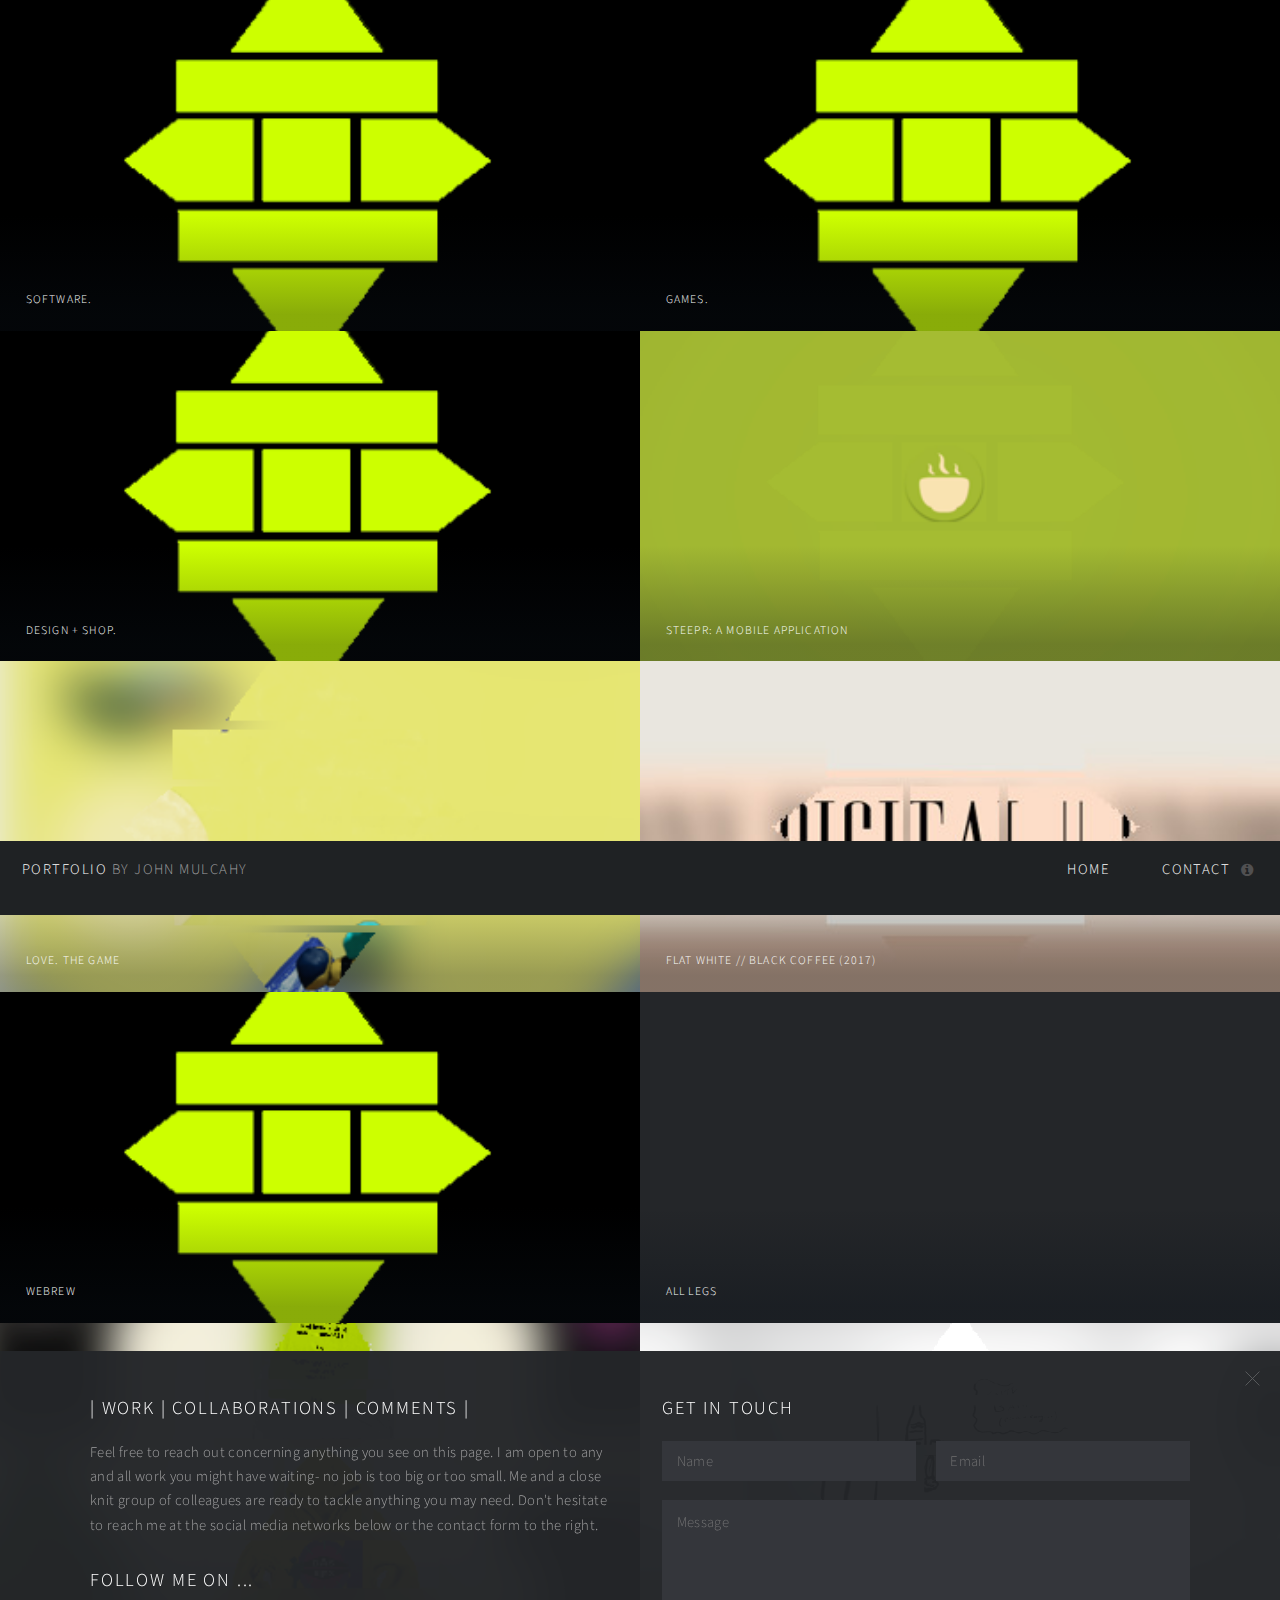
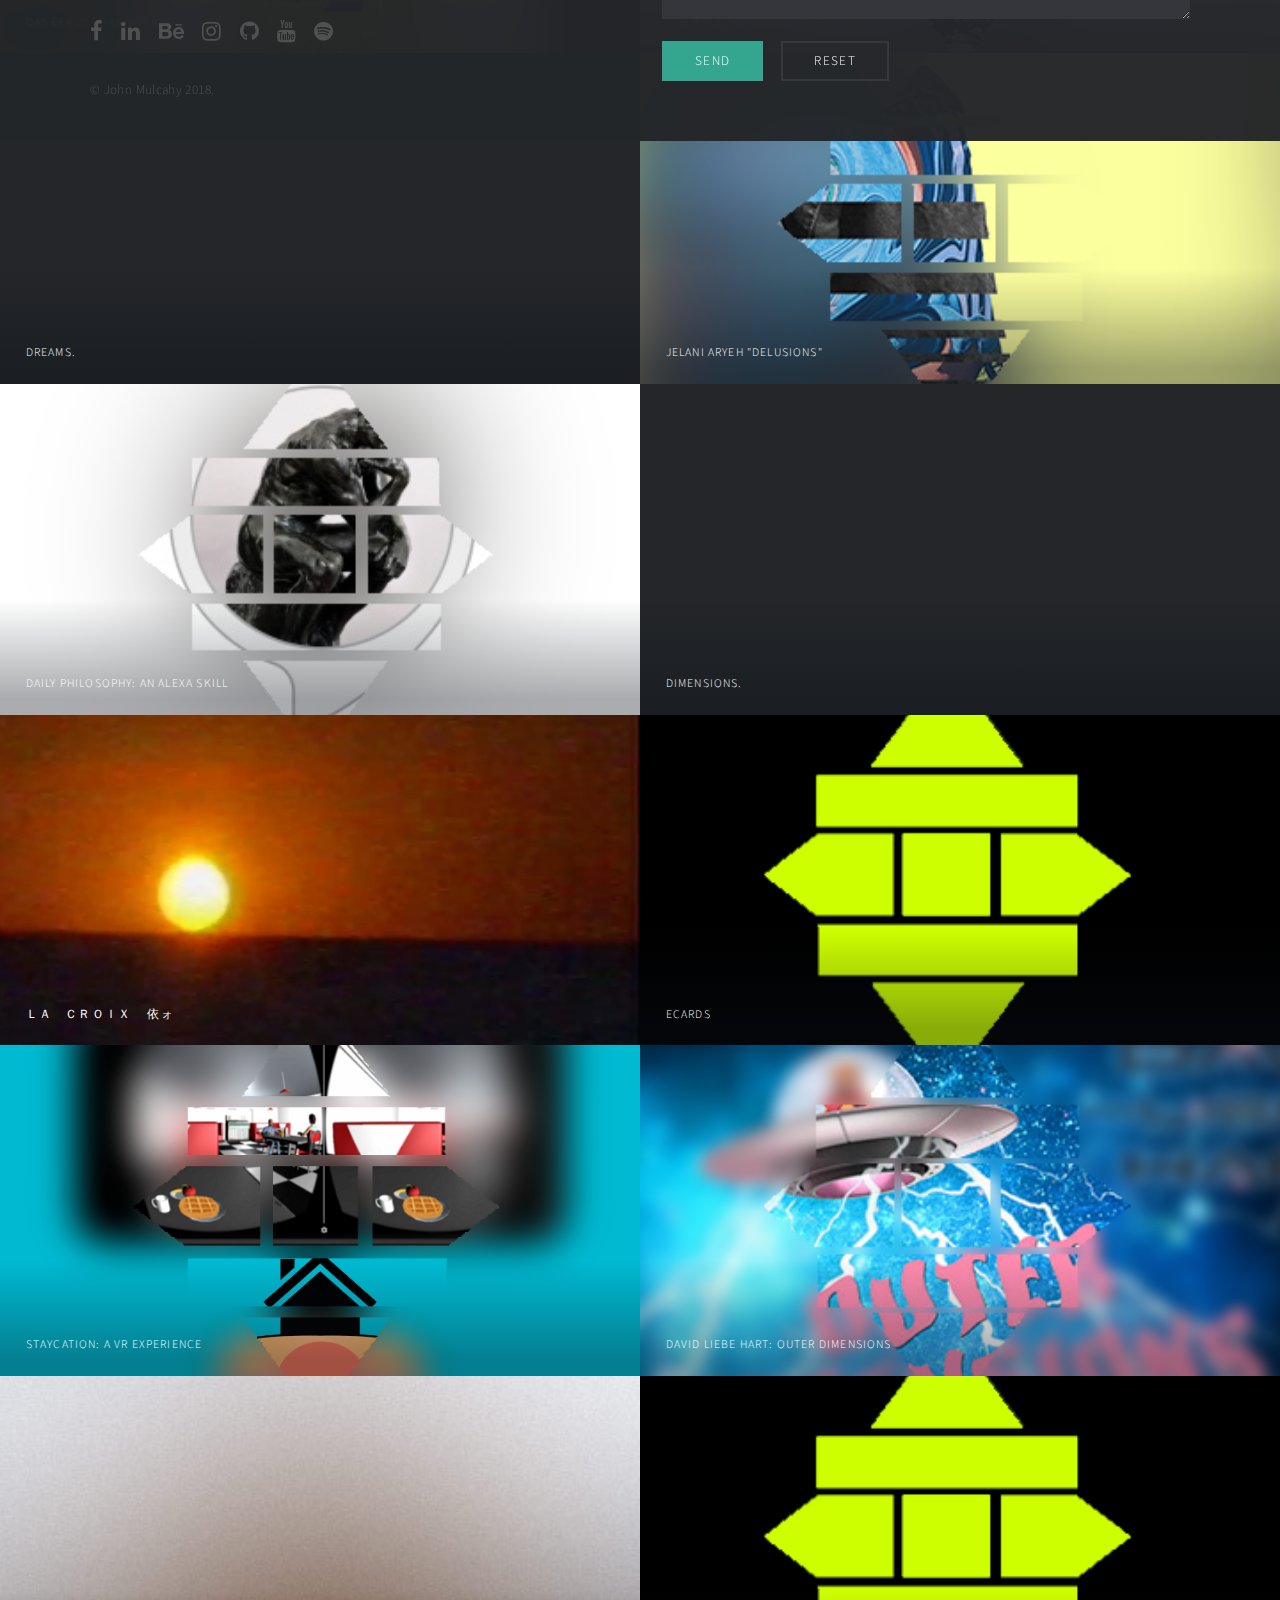
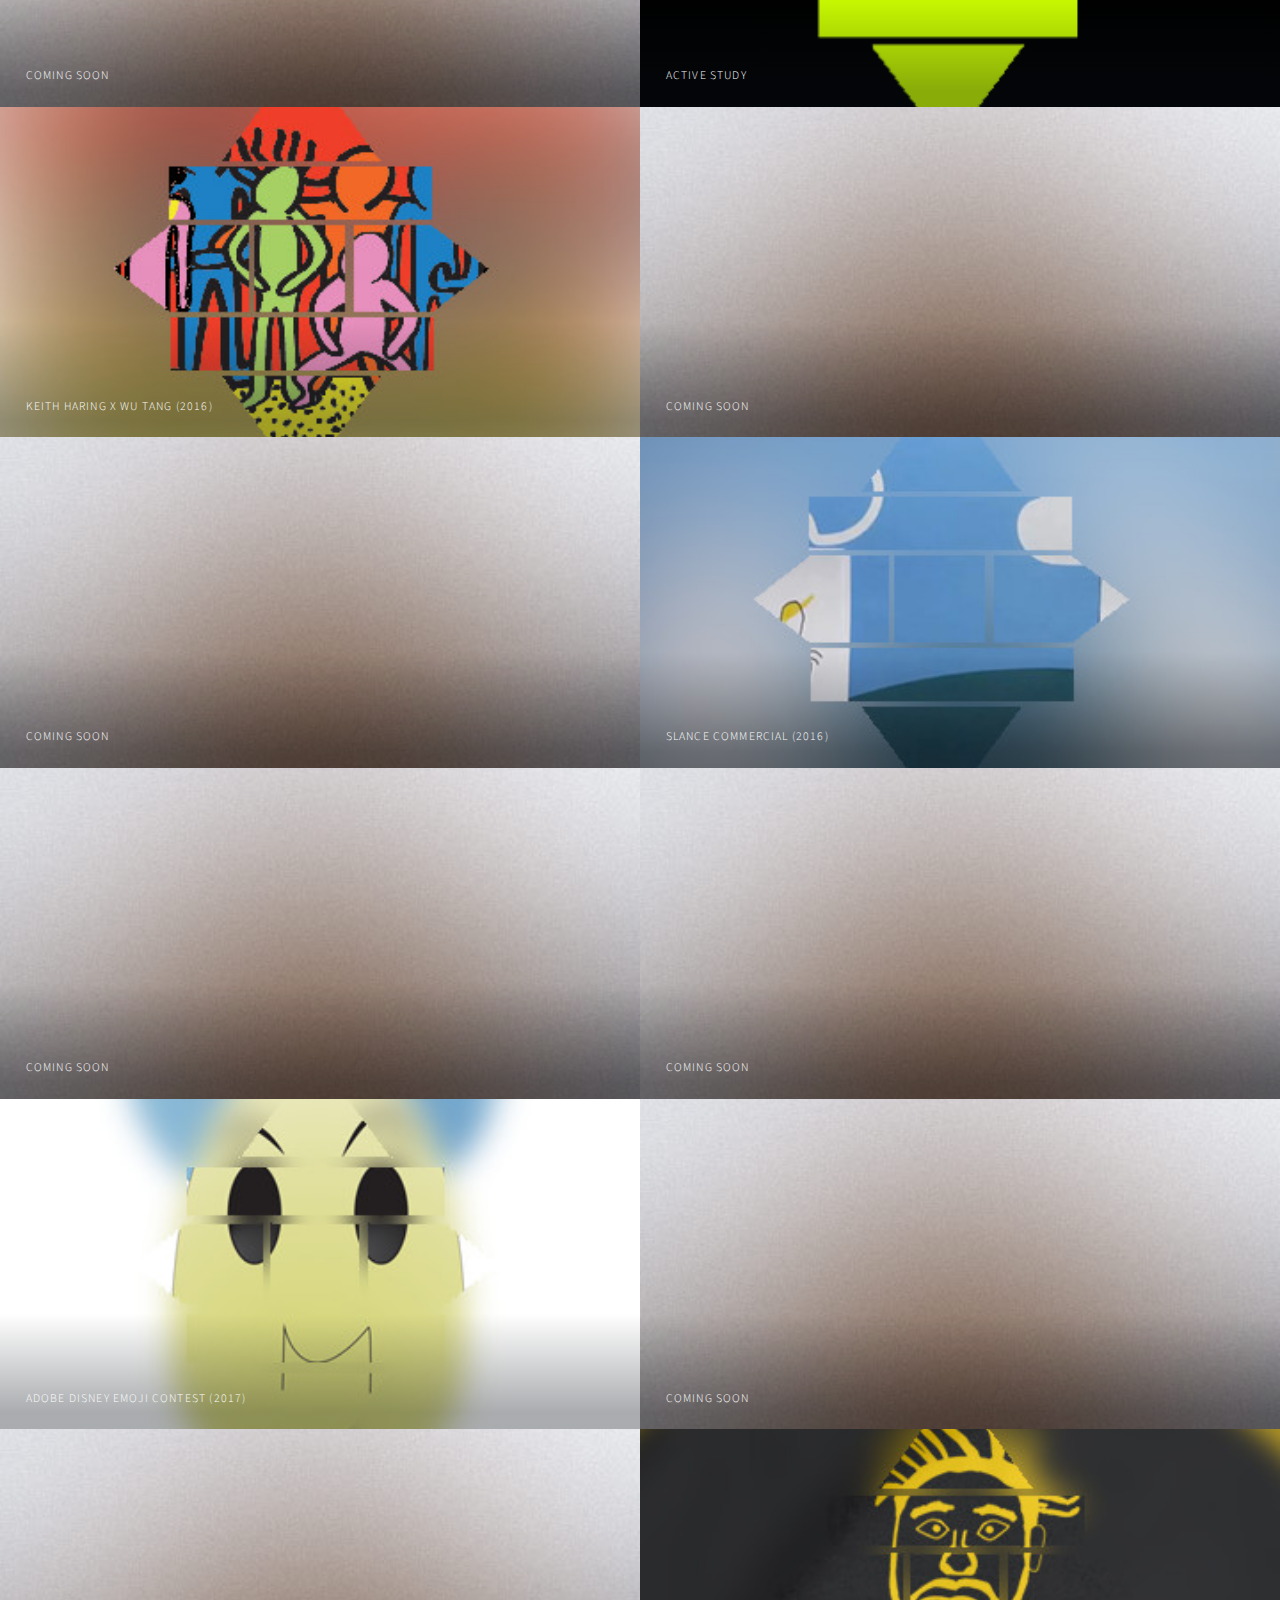
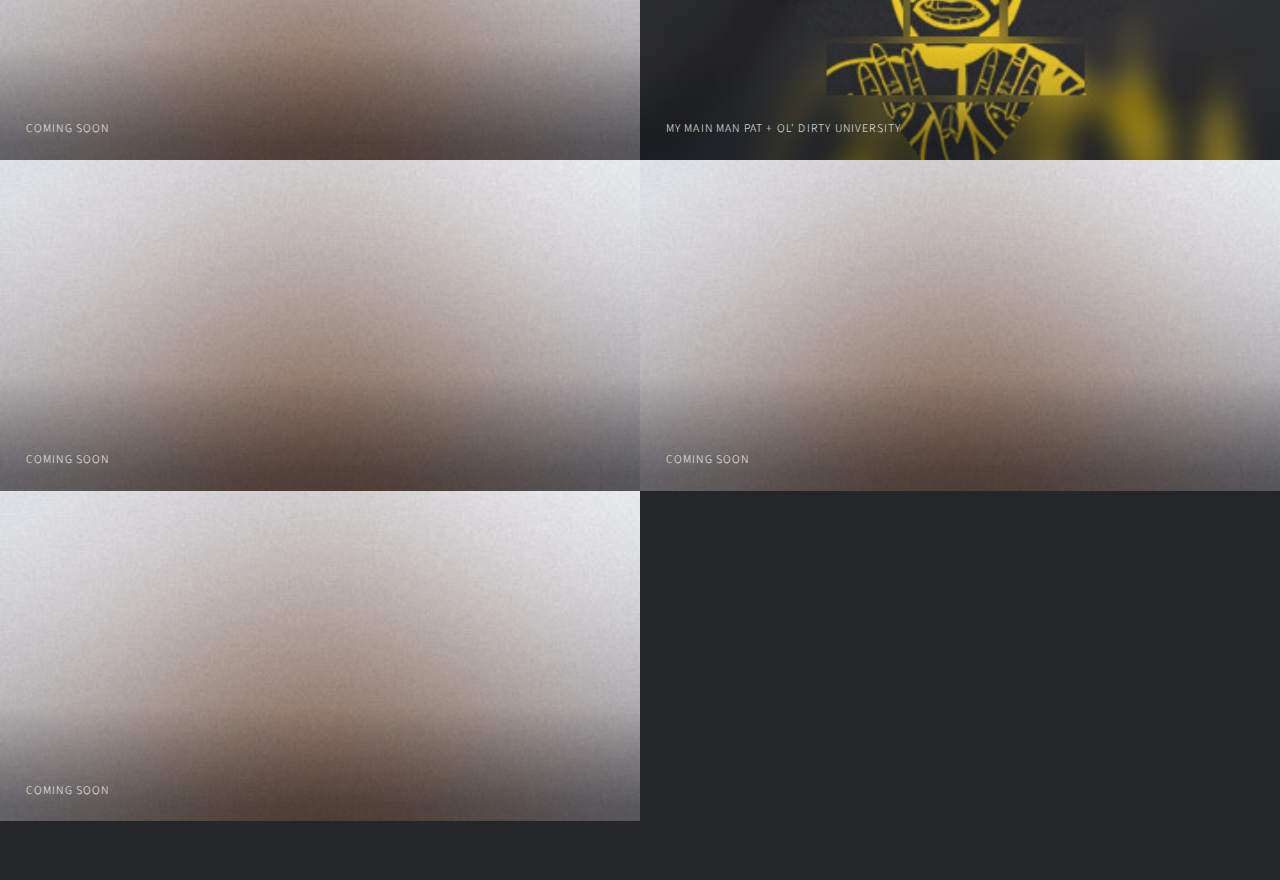
==== commit ad985bed: "Update portfolio.html" ====
--- a/portfolio.html
+++ b/portfolio.html
@@ -27,12 +27,65 @@
 
 				<!-- Main -->
 					<div id="main">
-						<article class="thumb">
-							<a href="portfolioimages/fulls/secret.png" class="image"><img src="portfolioimages/thumbs/secretthumb.png" alt="" /></a>
-							<h2>Our Shop</h2>
-							<p>Our clothing store. <a href="https://mementomorico.bigcartel.com/">View Here.</a></p>
-							<p></p>
-						</article>
+						
+						<article class="thumb">
+							<a href="portfolioimages/fulls/secret.png" class="image"><img src="portfolioimages/thumbs/secretthumb.png" alt="" /></a>
+							<h2>Software.</h2>
+							<p>Have built for everything, from desktops to microcomputers to everything in between. <a href="https://github.com/jayjay300/">github here.</a></p>
+							<p></p>
+						</article>
+						<article class="thumb">
+							<a href="portfolioimages/fulls/secret.png" class="image"><img src="portfolioimages/thumbs/secretthumb.png" alt="" /></a>
+							<h2>Games.</h2>
+							<p>From browsers to phones, I've tried it all. VR applications here as well.<a href="https://mmntmr.itch.io/">Itch.io Here.</a></p>
+							<p></p>
+						</article>
+						<article class="thumb">
+							<a href="portfolioimages/fulls/secret.png" class="image"><img src="portfolioimages/thumbs/secretthumb.png" alt="" /></a>
+							<h2>Design + Shop.</h2>
+							<p>The origin of my creative passions. Images displayed here, purchase my clothing <a href="https://mementomorico.bigcartel.com/">Here.</a></p>
+							<p></p>
+						</article>
+						
+						
+
+						<article class="thumb">
+							<a href="portfolioimages/fulls/Steepr.png" class="image"><img src="portfolioimages/thumbs/steeprthumb.png" alt="" /></a>
+							<h2>Steepr: A Mobile Application</h2>
+							<p>A mobile tea steeping app, aimed at improving the lives of many. Made in Android Studio.<a href="https://www.youtube.com/watch?v=8gvnGN2SMDU&feature=youtu.be">View Here.</a></p>
+						</article>
+						<article class="thumb">
+							<a href="portfolioimages/fulls/plane.png" class="image"><img src="portfolioimages/thumbs/planenail.png" alt="" /></a>
+							<h2>Love. The Game</h2>
+							<p>A game currently in development. <a href="https://jmulc67.itch.io/love">download here.</a>  Made in Game Maker Studio.</p>
+						</article>
+						<article class="thumb">
+							<a href="portfolioimages/fulls/05.jpg" class="image"><img src="portfolioimages/thumbs/05.jpg" alt="" /></a>
+							<h2>Flat White // Black Coffee (2017)</h2>
+							<p>Poster made for party thrown at Knockdown Center in Queens, NY.</p>
+						</article>
+						
+						
+						<article class="thumb">
+							<a href="portfolioimages/fulls/secret.png" class="image"><img src="portfolioimages/thumbs/secretthumb.png" alt="" /></a>
+							<h2>WeBrew</h2>
+							<p>A hardware and cross platform mobile application being developed to assist in beer homebrewing</p>
+							<p></p>
+						</article>
+						<article class="thumb">
+							<a href="portfolioimages/fulls/secret.jpg" class="image"><img src="portfolioimages/thumbs/secret.jpg" alt="" /></a>
+							<h2>All Legs </h2>
+							<p>A Unity game created for one of my favorite podcasts.<a href="https://mmntmr.itch.io/alllegs/">Play here</a> </p>
+						</article>				
+						<article class="thumb">
+							<a href="portfolioimages/fulls/11.png" class="image"><img src="portfolioimages/thumbs/11.png" alt="" /></a>
+							<h2>Das Efx 25th Anniversary Line</h2>
+							<p>Line designed by and with Das Efx (unreleased)</p>
+						</article>
+						
+						
+						
+						
 						<article class="thumb">
 							<a href="portfolioimages/fulls/15.png" class="image"><img src="portfolioimages/thumbs/15thumb.png" alt="" /></a>
 							<h2>When You're In the Bathroom...</h2>
@@ -40,66 +93,93 @@
 							<p><a href="http://whenyoureinthebathroomandyoursongcomeson.com/">See here</a></p>
 						</article>
 						<article class="thumb">
-							<a href="portfolioimages/fulls/secret.png" class="image"><img src="portfolioimages/thumbs/secretthumb.png" alt="" /></a>
-							<h2>eCards</h2>
-							<p>A blockchain trading cards project currently in prototyping stages</p>
-							<p></p>
-						</article>
-						<article class="thumb">
-							<a href="portfolioimages/fulls/plane.png" class="image"><img src="portfolioimages/thumbs/planenail.png" alt="" /></a>
-							<h2>Love. The Game</h2>
-							<p>A game currently in development. <a href="https://jmulc67.itch.io/love">download here.</a>  Made in Game Maker Studio.</p>
-						</article>
-						<article class="thumb">
-							<a href="portfolioimages/fulls/secret.png" class="image"><img src="portfolioimages/thumbs/secretthumb.png" alt="" /></a>
-							<h2>Active Study</h2>
-							<p>A mobile game in development for children with autism. Made in Unreal Engine 4. <a href="https://www.youtube.com/watch?v=FcT8g45V2gI&"> View teaser here</a></p>
-							<p></p>
-						</article>
-							<article class="thumb">
-							<a href="portfolioimages/fulls/Steepr.png" class="image"><img src="portfolioimages/thumbs/steeprthumb.png" alt="" /></a>
-							<h2>Steepr: A Mobile Application</h2>
-							<p>A mobile tea steeping app, aimed at improving the lives of many. Made in Android Studio.<a href="https://www.youtube.com/watch?v=8gvnGN2SMDU&feature=youtu.be">View Here.</a></p>
-						</article>
-					
-							<article class="thumb">
+							<a href="portfolioimages/fulls/secret.jpg" class="image"><img src="portfolioimages/thumbs/secret.jpg" alt="" /></a>
+							<h2>Dreams. </h2>
+							<p>A Unity game created as my final design project based course.
+							<p>Displayed at 41 Park Row from December 12-January 28, 2019</p>
+							<p><a href="https://mmntmr.itch.io/dreams/">Play here.</a> </p>
+						</article>
+						<article class="thumb">
+							<a href="portfolioimages/fulls/13.png" class="image"><img src="portfolioimages/thumbs/13.png" alt="" /></a>
+							<h2>Jelani Aryeh "Delusions"</h2>
+							<p>Single Artwork for up-and-coming R&B artist</p>
+						</article>
+						
+						
+						<article class="thumb">
+							<a href="portfolioimages/fulls/10.jpg" class="image"><img src="portfolioimages/thumbs/10.jpg" alt="" /></a>
+							<h2>Daily Philosophy: An Alexa Skill</h2>
+							<p>An Alexa app which presents the user with a wide array of philosophy quotes to inspire and think critically.</p>
+							<p>Download <a href="https://www.amazon.com/Memento-Mori-Daily-Philosophy/dp/B06W5K1VGF/ref=sr_1_1?s=digital-skills&ie=UTF8&qid=1497199009&sr=1-1&keywords=daily+philosophy">here</a></p>
+						</article>
+						<article class="thumb">
+							<a href="portfolioimages/fulls/secret.jpg" class="image"><img src="portfolioimages/thumbs/secret.jpg" alt="" /></a>
+							<h2>Dimensions. </h2>
+							<p>A Unity game created as part of a science based art class.
+							<p>Based on theoretical dimensional science. Somewhat accurate.</p>
+							<p><a href="https://mmntmr.itch.io/dimensions/">Play here.</a> </p>
+						</article>
+						<article class="thumb">
 							<a href="portfolioimages/fulls/lcfull.png" class="image"><img src="portfolioimages/thumbs/lc.png" alt="" /></a>
 							<h2>Ｌａ　Ｃｒｏｉｘ　 依ォ</h2>
 							<p>A visual editing exercise utilizing a manipulated open source video codec practicing aesthetic  <a href="https://www.youtube.com/watch?v=p1CTQSHnOE8">View Here.</a></p>
 						</article>
-						<article class="thumb">
-							<a href="portfolioimages/fulls/dlh.jpg" class="image"><img src="portfolioimages/thumbs/dlhthumb.png" alt="" /></a>
-							<h2>David Liebe Hart: Outer Dimensions</h2>
-							<p>Designed and implemented the cover art for David Liebe Hart's newest album, Outer Dimensions, in conjunction with him and his team.  <a href="https://davidliebehart.bandcamp.com/album/outer-dimensions">Purchase Here. </a> </p>
-							<p></p>
-						</article>
-							<article class="thumb">
+
+						
+						
+						<article class="thumb">
+							<a href="portfolioimages/fulls/secret.png" class="image"><img src="portfolioimages/thumbs/secretthumb.png" alt="" /></a>
+							<h2>eCards</h2>
+							<p>A blockchain trading cards project currently in prototyping stages</p>
+							<p>Won third place at the Pace Business Pitch Contest</p>
+						</article>
+						<article class="thumb">
 							<a href="portfolioimages/fulls/09.jpg" class="image"><img src="portfolioimages/thumbs/09.jpg" alt="" /></a>
 							<h2>Staycation: A VR Experience</h2>
 							<p>An Android app designed for the geriatric community. Designed various environments as well as logo. Created in Unity.</p> 
 							<p>Can be downloaded <a href="https://play.google.com/store/apps/details?id=com.Pace.Staycation&hl=en">here</a>, video explanation <a href="https://www.youtube.com/watch?v=Vd3X3WC6NnY&t=2s">here</a>.</p>
 						</article>
 						<article class="thumb">
-							<a href="portfolioimages/fulls/11.png" class="image"><img src="portfolioimages/thumbs/11.png" alt="" /></a>
-							<h2>Das Efx 25th Anniversary Line</h2>
-							<p>Line designed by and with Das Efx (unreleased)</p>
-						</article>
-						<article class="thumb">
-							<a href="portfolioimages/fulls/secret.png" class="image"><img src="portfolioimages/thumbs/secretthumb.png" alt="" /></a>
-							<h2>WeBrew</h2>
-							<p>A hardware and cross platform mobile application being developed to assist in beer homebrewing</p>
-							<p></p>
-						</article>
-						<article class="thumb">
-							<a href="portfolioimages/fulls/10.jpg" class="image"><img src="portfolioimages/thumbs/10.jpg" alt="" /></a>
-							<h2>Daily Philosophy: An Alexa Skill</h2>
-							<p>An Alexa app which presents the user with a wide array of philosophy quotes to inspire and think critically.</p>
-							<p>Download <a href="https://www.amazon.com/Memento-Mori-Daily-Philosophy/dp/B06W5K1VGF/ref=sr_1_1?s=digital-skills&ie=UTF8&qid=1497199009&sr=1-1&keywords=daily+philosophy">here</a></p>
-						</article>
-						<article class="thumb">
-							<a href="portfolioimages/fulls/05.jpg" class="image"><img src="portfolioimages/thumbs/05.jpg" alt="" /></a>
-							<h2>Flat White // Black Coffee (2017)</h2>
-							<p>Poster made for party thrown at Knockdown Center in Queens, NY.</p>
+							<a href="portfolioimages/fulls/dlh.jpg" class="image"><img src="portfolioimages/thumbs/dlhthumb.png" alt="" /></a>
+							<h2>David Liebe Hart: Outer Dimensions</h2>
+							<p>Designed and implemented the cover art for David Liebe Hart's newest album, Outer Dimensions, in conjunction with him and his team.  <a href="https://davidliebehart.bandcamp.com/album/outer-dimensions">Purchase Here. </a> </p>
+							<p></p>
+						</article>
+						
+						
+						
+						
+						</article>
+							<article class="thumb">
+							<a href="portfolioimages/fulls/14.jpg" class="image"><img src="portfolioimages/thumbs/14.jpg" alt="" /></a>
+							<h2>COMING SOON</h2>
+							<p>COMING SOON</p>
+						</article>
+						<article class="thumb">
+							<a href="portfolioimages/fulls/secret.png" class="image"><img src="portfolioimages/thumbs/secretthumb.png" alt="" /></a>
+							<h2>Active Study</h2>
+							<p>A mobile game in development for children with autism. Made in Unreal Engine 4. <a href="https://www.youtube.com/watch?v=FcT8g45V2gI&"> View teaser here</a></p>
+							<p></p>
+						</article>
+						<article class="thumb">
+							<a href="portfolioimages/fulls/03.jpg" class="image"><img src="portfolioimages/thumbs/03.jpg" alt="" /></a>
+							<h2>Keith Haring x Wu Tang (2016)</h2>
+							<p>Wu Tang portrait inspired by art style of Keith Haring.</p>
+						</article>
+
+				
+				
+						</article>
+							<article class="thumb">
+							<a href="portfolioimages/fulls/14.jpg" class="image"><img src="portfolioimages/thumbs/14.jpg" alt="" /></a>
+							<h2>COMING SOON</h2>
+							<p>COMING SOON</p>
+						</article>
+						</article>
+							<article class="thumb">
+							<a href="portfolioimages/fulls/14.jpg" class="image"><img src="portfolioimages/thumbs/14.jpg" alt="" /></a>
+							<h2>COMING SOON</h2>
+							<p>COMING SOON</p>
 						</article>
 						<article class="thumb">
 							<a href="portfolioimages/fulls/01.jpg" class="image"><img src="portfolioimages/thumbs/01.jpg" alt="" /></a>
@@ -114,49 +194,63 @@
 						</article>
 		
 		-->
-						<article class="thumb">
-							<a href="portfolioimages/fulls/03.jpg" class="image"><img src="portfolioimages/thumbs/03.jpg" alt="" /></a>
-							<h2>Keith Haring x Wu Tang (2016)</h2>
-							<p>Wu Tang portrait inspired by art style of Keith Haring.</p>
-						</article>
-						<article class="thumb">
-							<a href="portfolioimages/fulls/04.jpg" class="image"><img src="portfolioimages/thumbs/04.jpg" alt="" /></a>
-							<h2>Blue Faces (2016)</h2>
-							<p>A portrait of Kendrick Lamar digitally painted after the release of his album Untitled Unmastered.</p>
+	
+							<article class="thumb">
+							<a href="portfolioimages/fulls/14.jpg" class="image"><img src="portfolioimages/thumbs/14.jpg" alt="" /></a>
+							<h2>COMING SOON</h2>
+							<p>COMING SOON</p>
+						</article>
+						</article>
+							<article class="thumb">
+							<a href="portfolioimages/fulls/14.jpg" class="image"><img src="portfolioimages/thumbs/14.jpg" alt="" /></a>
+							<h2>COMING SOON</h2>
+							<p>COMING SOON</p>
 						</article>
 						<article class="thumb">
 							<a href="portfolioimages/fulls/06.jpg" class="image"><img src="portfolioimages/thumbs/06.jpg" alt="" /></a>
 							<h2>Adobe Disney Emoji Contest (2017)</h2>
 							<p>Submission for contest run by Adobe + Disney.</p>
 						</article>
-						<article class="thumb">
-							<a href="portfolioimages/fulls/07.jpg" class="image"><img src="portfolioimages/thumbs/07.jpg" alt="" /></a>
-							<h2>Illegal Civilization Webster Hall Poster</h2>
-							<p>Poster submitted for contest run by Illegal Civilization for their show at Webster Hall.</p>
+
+
+
+						
+							<article class="thumb">
+							<a href="portfolioimages/fulls/14.jpg" class="image"><img src="portfolioimages/thumbs/14.jpg" alt="" /></a>
+							<h2>COMING SOON</h2>
+							<p>COMING SOON</p>
+						</article>
+						</article>
+							<article class="thumb">
+							<a href="portfolioimages/fulls/14.jpg" class="image"><img src="portfolioimages/thumbs/14.jpg" alt="" /></a>
+							<h2>COMING SOON</h2>
+							<p>COMING SOON</p>
 						</article>
 						<article class="thumb">
 							<a href="portfolioimages/fulls/08.jpg" class="image"><img src="portfolioimages/thumbs/08.jpg" alt="" /></a>
 							<h2>My Main Man Pat + Ol' Dirty University</h2>
 							<p>ODB Memorial shirt designed for MyMainManPat.com (Release TBA)</p>
 						</article>
-						<article class="thumb">
-							<a href="portfolioimages/fulls/12.png" class="image"><img src="portfolioimages/thumbs/12.png" alt="" /></a>
-							<h2>Pace Cyber Security Club</h2>
-							<p>Mockup Posters made for future Events for PCSC (made as role of secretary)</p>
-						</article>
-							<article class="thumb">
-							<a href="portfolioimages/fulls/13.png" class="image"><img src="portfolioimages/thumbs/13.png" alt="" /></a>
-							<h2>Jelani Aryeh "Delusions"</h2>
-							<p>Single Artwork for up-and-coming R&B artist</p>
-						</article>
-						</article>
-							<article class="thumb">
-							<a href="portfolioimages/fulls/14.jpg" class="image"><img src="portfolioimages/thumbs/14.jpg" alt="" /></a>
-							<h2>COMING SOON</h2>
-							<p>COMING SOON</p>
-						</article>
-						<article class="thumb">
-							<a href="portfolioimages/fulls/15.jpg" class="image"><img src="portfolioimages/thumbs/15.jpg" alt="" /></a>
+
+
+
+
+
+						</article>
+							<article class="thumb">
+							<a href="portfolioimages/fulls/14.jpg" class="image"><img src="portfolioimages/thumbs/14.jpg" alt="" /></a>
+							<h2>COMING SOON</h2>
+							<p>COMING SOON</p>
+						</article>
+						</article>
+							<article class="thumb">
+							<a href="portfolioimages/fulls/14.jpg" class="image"><img src="portfolioimages/thumbs/14.jpg" alt="" /></a>
+							<h2>COMING SOON</h2>
+							<p>COMING SOON</p>
+						</article>
+						</article>
+							<article class="thumb">
+							<a href="portfolioimages/fulls/14.jpg" class="image"><img src="portfolioimages/thumbs/14.jpg" alt="" /></a>
 							<h2>COMING SOON</h2>
 							<p>COMING SOON</p>
 						</article>
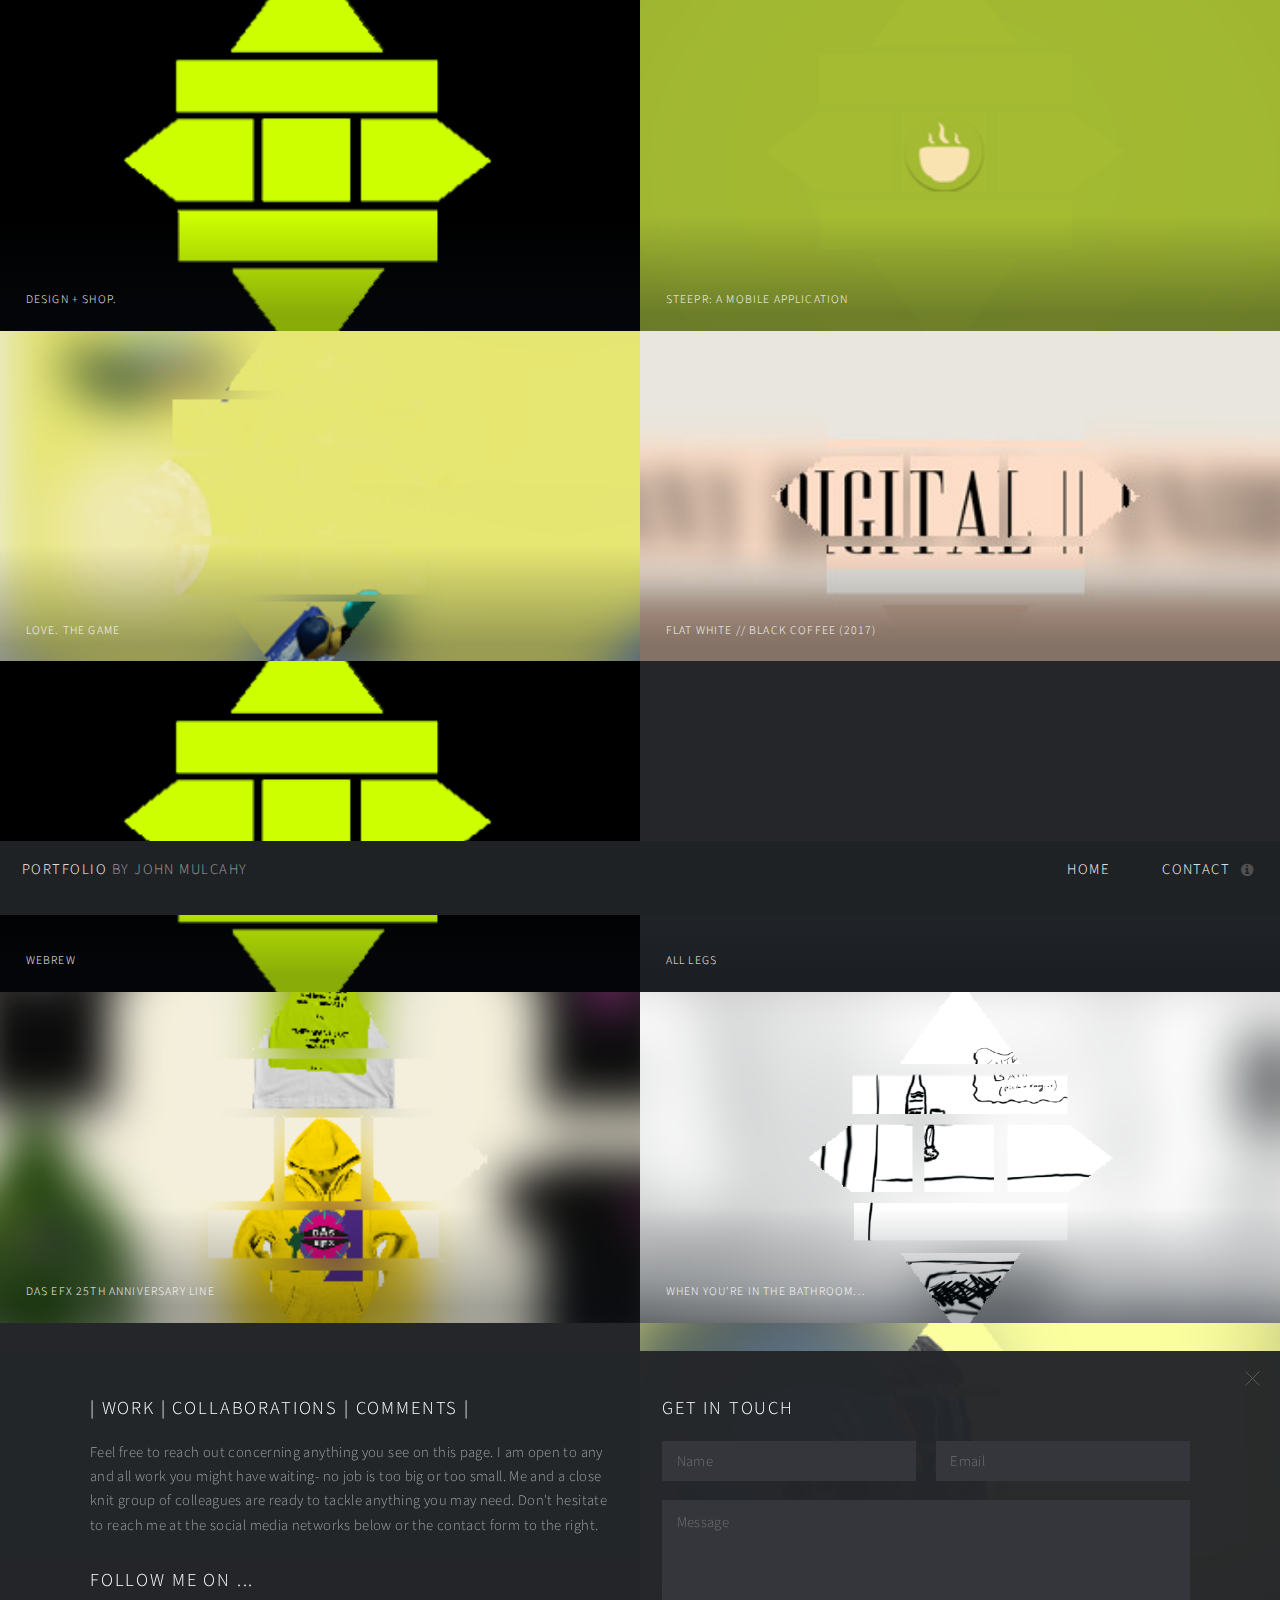
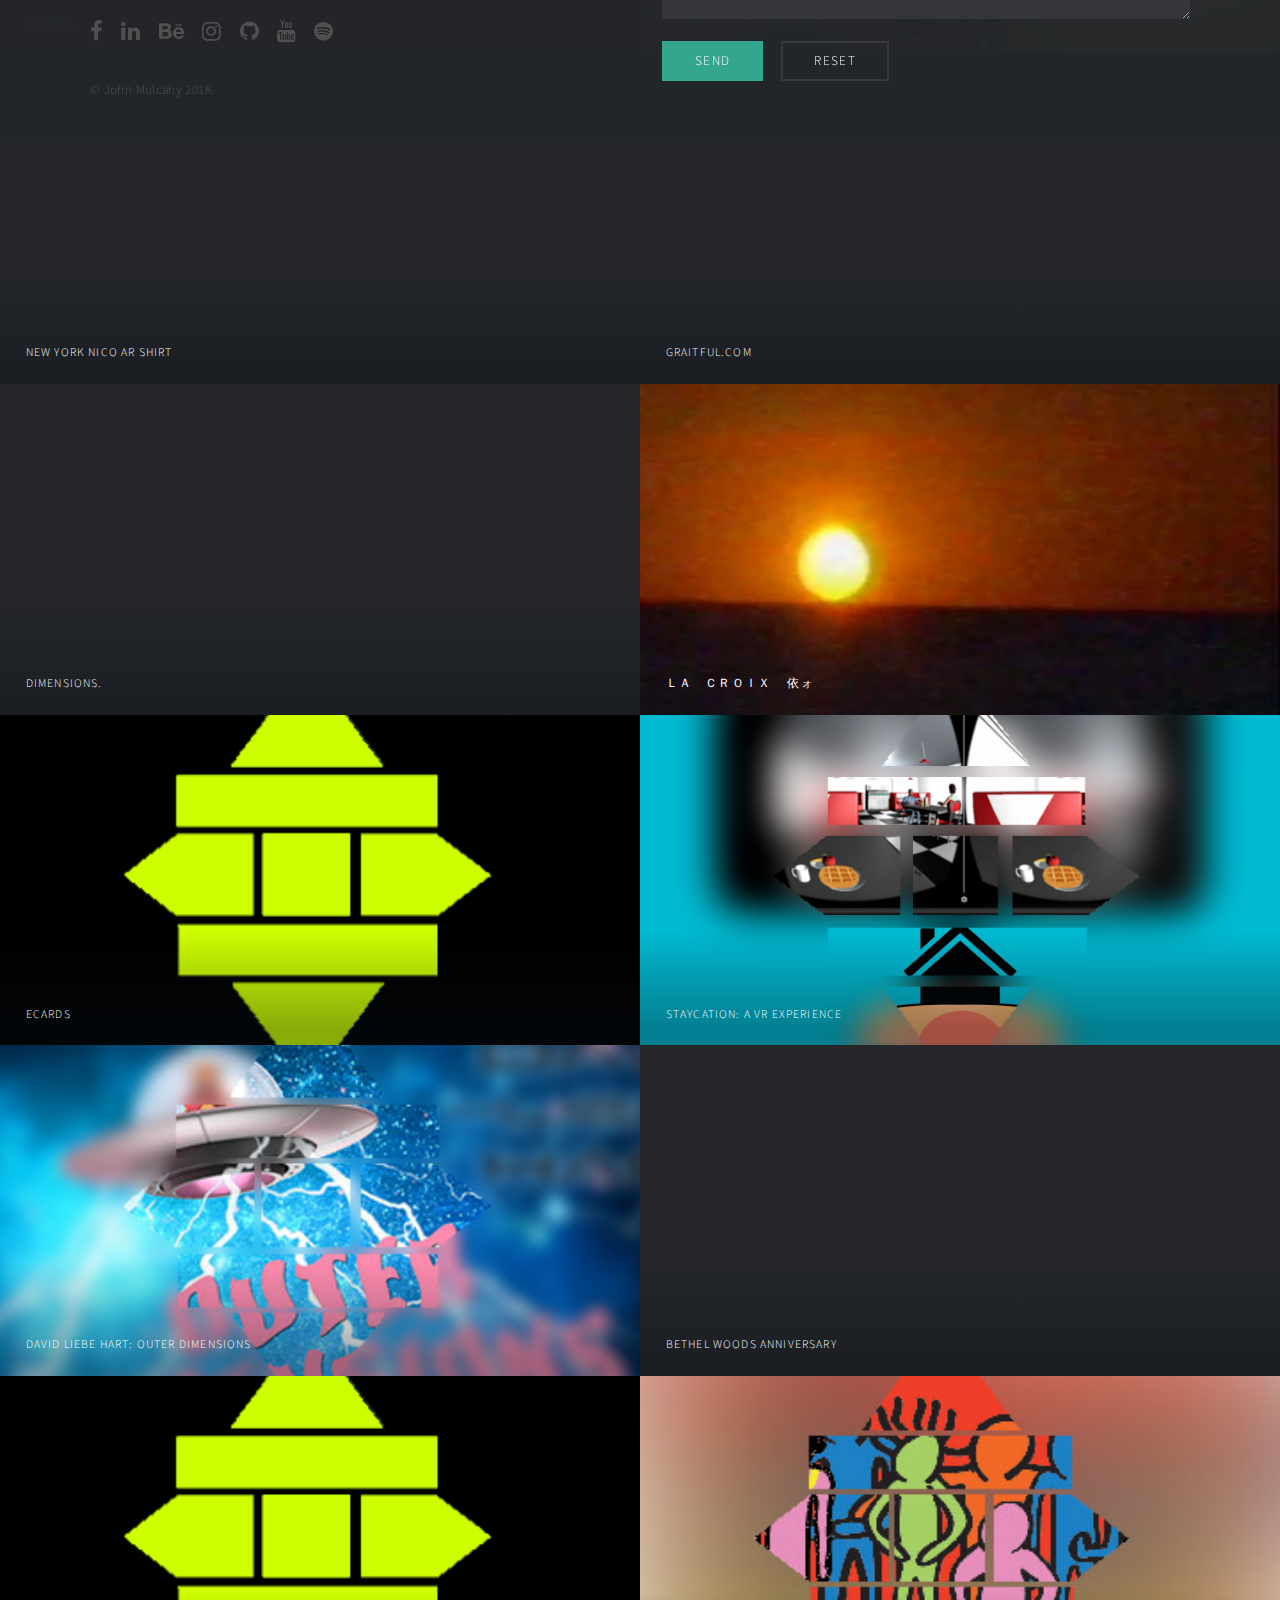
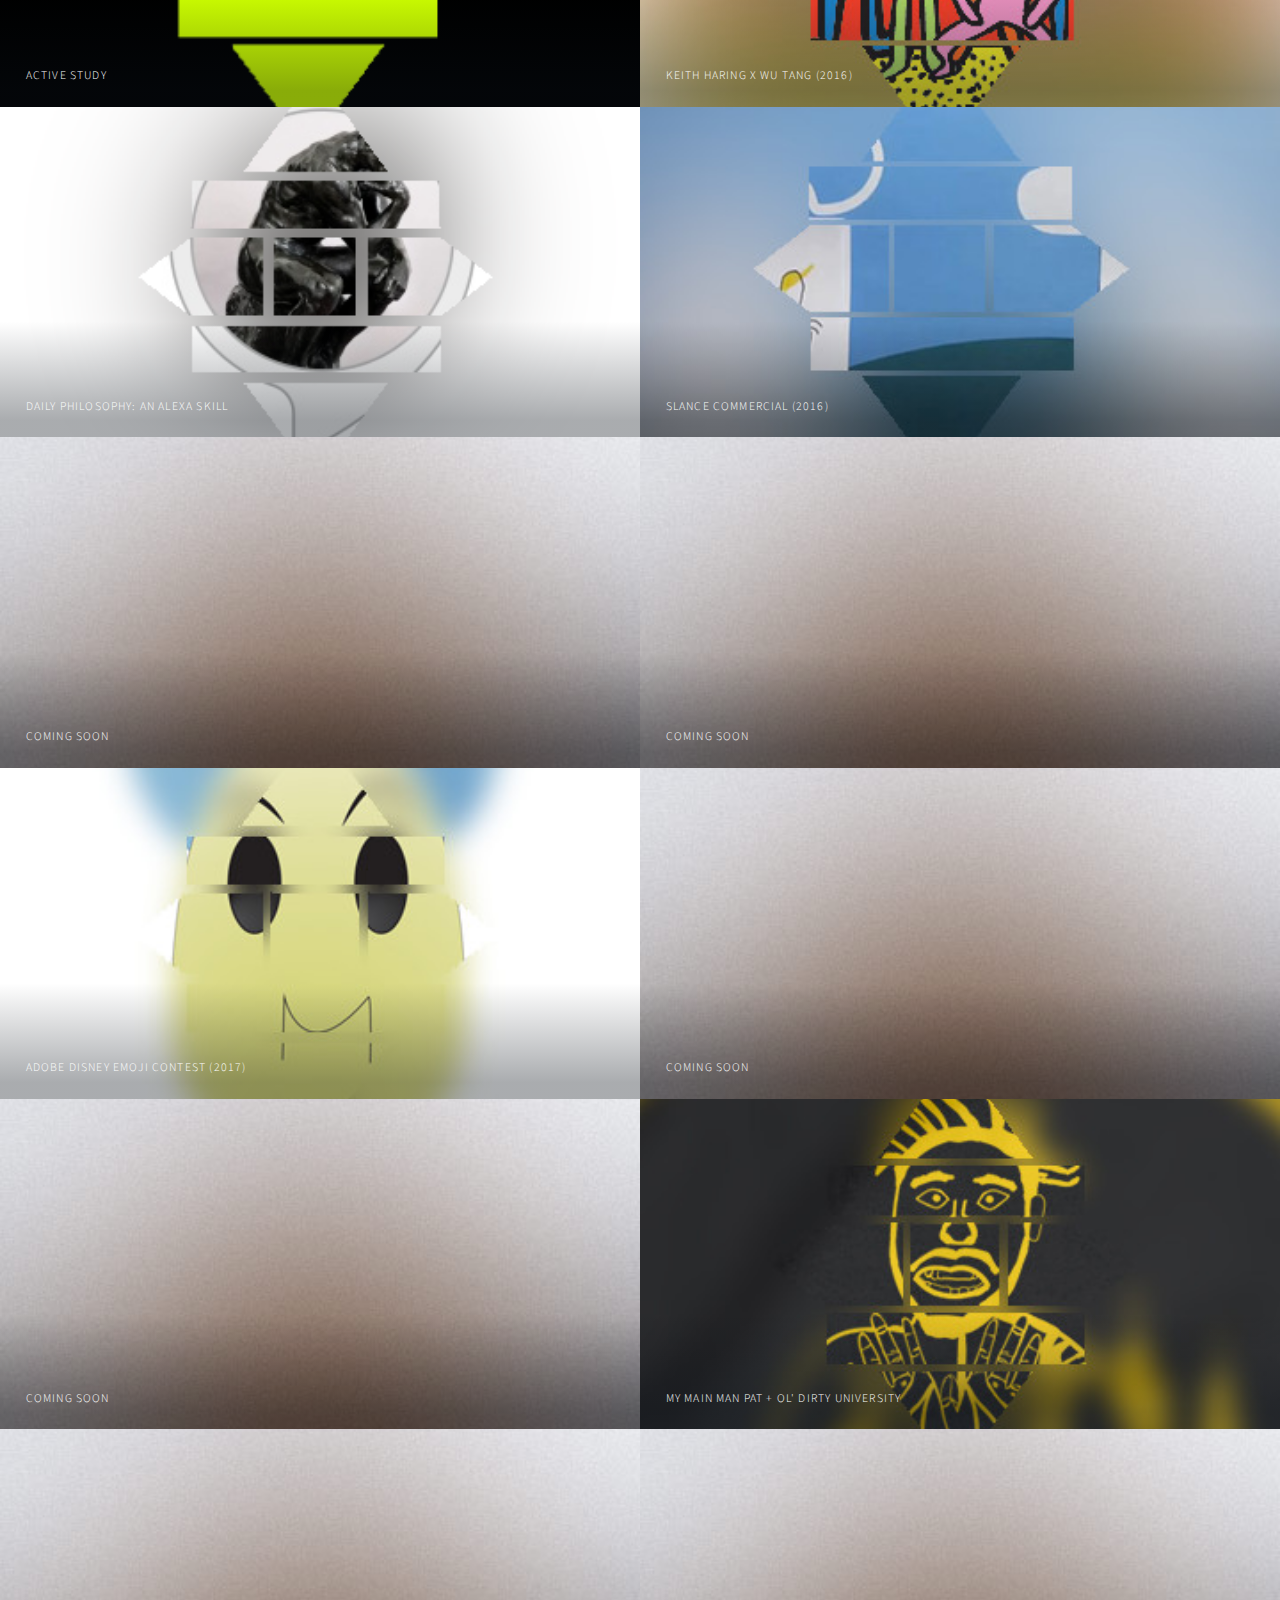
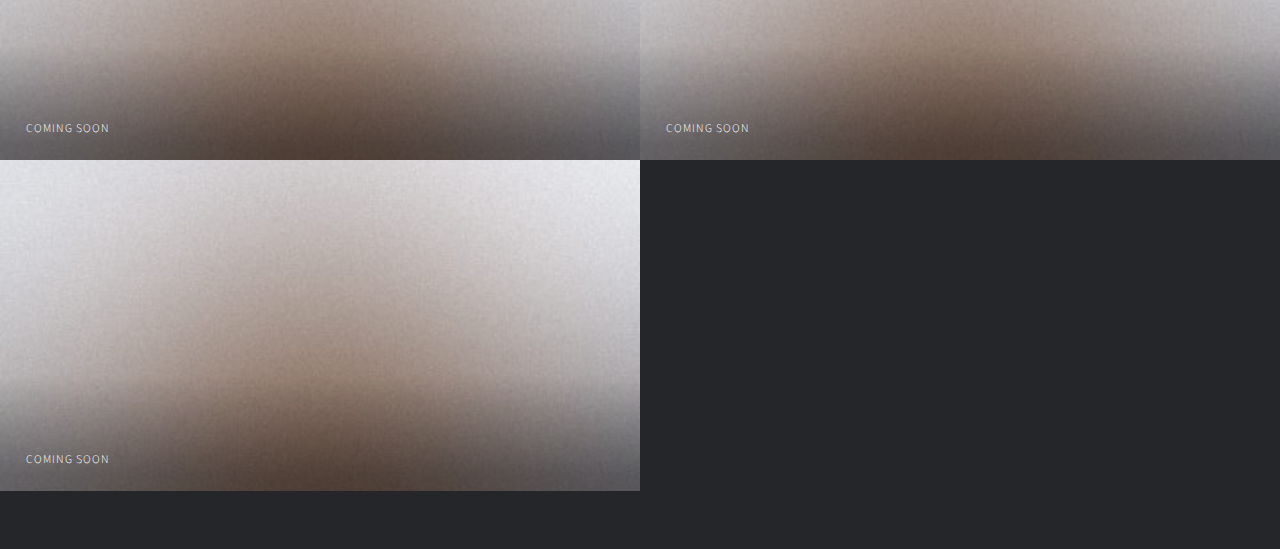
==== commit 9c193c06: "Update portfolio.html" ====
--- a/portfolio.html
+++ b/portfolio.html
@@ -30,18 +30,6 @@
 						
 						<article class="thumb">
 							<a href="portfolioimages/fulls/secret.png" class="image"><img src="portfolioimages/thumbs/secretthumb.png" alt="" /></a>
-							<h2>Software.</h2>
-							<p>Have built for everything, from desktops to microcomputers to everything in between. <a href="https://github.com/jayjay300/">github here.</a></p>
-							<p></p>
-						</article>
-						<article class="thumb">
-							<a href="portfolioimages/fulls/secret.png" class="image"><img src="portfolioimages/thumbs/secretthumb.png" alt="" /></a>
-							<h2>Games.</h2>
-							<p>From browsers to phones, I've tried it all. VR applications here as well.<a href="https://mmntmr.itch.io/">Itch.io Here.</a></p>
-							<p></p>
-						</article>
-						<article class="thumb">
-							<a href="portfolioimages/fulls/secret.png" class="image"><img src="portfolioimages/thumbs/secretthumb.png" alt="" /></a>
 							<h2>Design + Shop.</h2>
 							<p>The origin of my creative passions. Images displayed here, purchase my clothing <a href="https://mementomorico.bigcartel.com/">Here.</a></p>
 							<p></p>
@@ -105,13 +93,21 @@
 							<p>Single Artwork for up-and-coming R&B artist</p>
 						</article>
 						
-						
-						<article class="thumb">
-							<a href="portfolioimages/fulls/10.jpg" class="image"><img src="portfolioimages/thumbs/10.jpg" alt="" /></a>
-							<h2>Daily Philosophy: An Alexa Skill</h2>
-							<p>An Alexa app which presents the user with a wide array of philosophy quotes to inspire and think critically.</p>
-							<p>Download <a href="https://www.amazon.com/Memento-Mori-Daily-Philosophy/dp/B06W5K1VGF/ref=sr_1_1?s=digital-skills&ie=UTF8&qid=1497199009&sr=1-1&keywords=daily+philosophy">here</a></p>
-						</article>
+						<article class="thumb">
+							<a href="portfolioimages/fulls/nico.jpg" class="image"><img src="portfolioimages/thumbs/nicothumb.jpg" alt="" /></a>
+							<h2>New York Nico AR Shirt</h2>
+							<p>A shirt for a contest designed as a graphic with Augmented Reality elements</p>
+							<p><a href="https://www.instagram.com/p/B_iO8LRAPGr/">View here.</a> </p>
+						</article>
+						</article>
+							<article class="thumb">
+							<a href="portfolioimages/fulls/graitful.jpg" class="image"><img src="portfolioimages/thumbs/graitfulthumb.jpg" alt="" /></a>
+							<h2>Graitful.com</h2>
+							<p>An interactive site of AI generated Grateful Dead tees. Art and site by me. </p>
+							<p><a href="http://www.graitful.com">view here.</a> </p>
+						</article>
+						
+				
 						<article class="thumb">
 							<a href="portfolioimages/fulls/secret.jpg" class="image"><img src="portfolioimages/thumbs/secret.jpg" alt="" /></a>
 							<h2>Dimensions. </h2>
@@ -151,9 +147,9 @@
 						
 						</article>
 							<article class="thumb">
-							<a href="portfolioimages/fulls/14.jpg" class="image"><img src="portfolioimages/thumbs/14.jpg" alt="" /></a>
-							<h2>COMING SOON</h2>
-							<p>COMING SOON</p>
+							<a href="portfolioimages/fulls/bethel.png" class="image"><img src="portfolioimages/thumbs/Bethelthumb.jpg" alt="" /></a>
+							<h2>Bethel Woods Anniversary</h2>
+							<p>A poster created for the Bethel Woods 50th anniversary contest</p>
 						</article>
 						<article class="thumb">
 							<a href="portfolioimages/fulls/secret.png" class="image"><img src="portfolioimages/thumbs/secretthumb.png" alt="" /></a>
@@ -166,21 +162,16 @@
 							<h2>Keith Haring x Wu Tang (2016)</h2>
 							<p>Wu Tang portrait inspired by art style of Keith Haring.</p>
 						</article>
-
+						<article class="thumb">
+							<a href="portfolioimages/fulls/10.jpg" class="image"><img src="portfolioimages/thumbs/10.jpg" alt="" /></a>
+							<h2>Daily Philosophy: An Alexa Skill</h2>
+							<p>An Alexa app which presents the user with a wide array of philosophy quotes to inspire and think critically.</p>
+							<p>Download <a href="https://www.amazon.com/Memento-Mori-Daily-Philosophy/dp/B06W5K1VGF/ref=sr_1_1?s=digital-skills&ie=UTF8&qid=1497199009&sr=1-1&keywords=daily+philosophy">here</a></p>
+						</article>
 				
 				
 						</article>
-							<article class="thumb">
-							<a href="portfolioimages/fulls/14.jpg" class="image"><img src="portfolioimages/thumbs/14.jpg" alt="" /></a>
-							<h2>COMING SOON</h2>
-							<p>COMING SOON</p>
-						</article>
-						</article>
-							<article class="thumb">
-							<a href="portfolioimages/fulls/14.jpg" class="image"><img src="portfolioimages/thumbs/14.jpg" alt="" /></a>
-							<h2>COMING SOON</h2>
-							<p>COMING SOON</p>
-						</article>
+							
 						<article class="thumb">
 							<a href="portfolioimages/fulls/01.jpg" class="image"><img src="portfolioimages/thumbs/01.jpg" alt="" /></a>
 							<h2>Slance Commercial (2016)</h2>
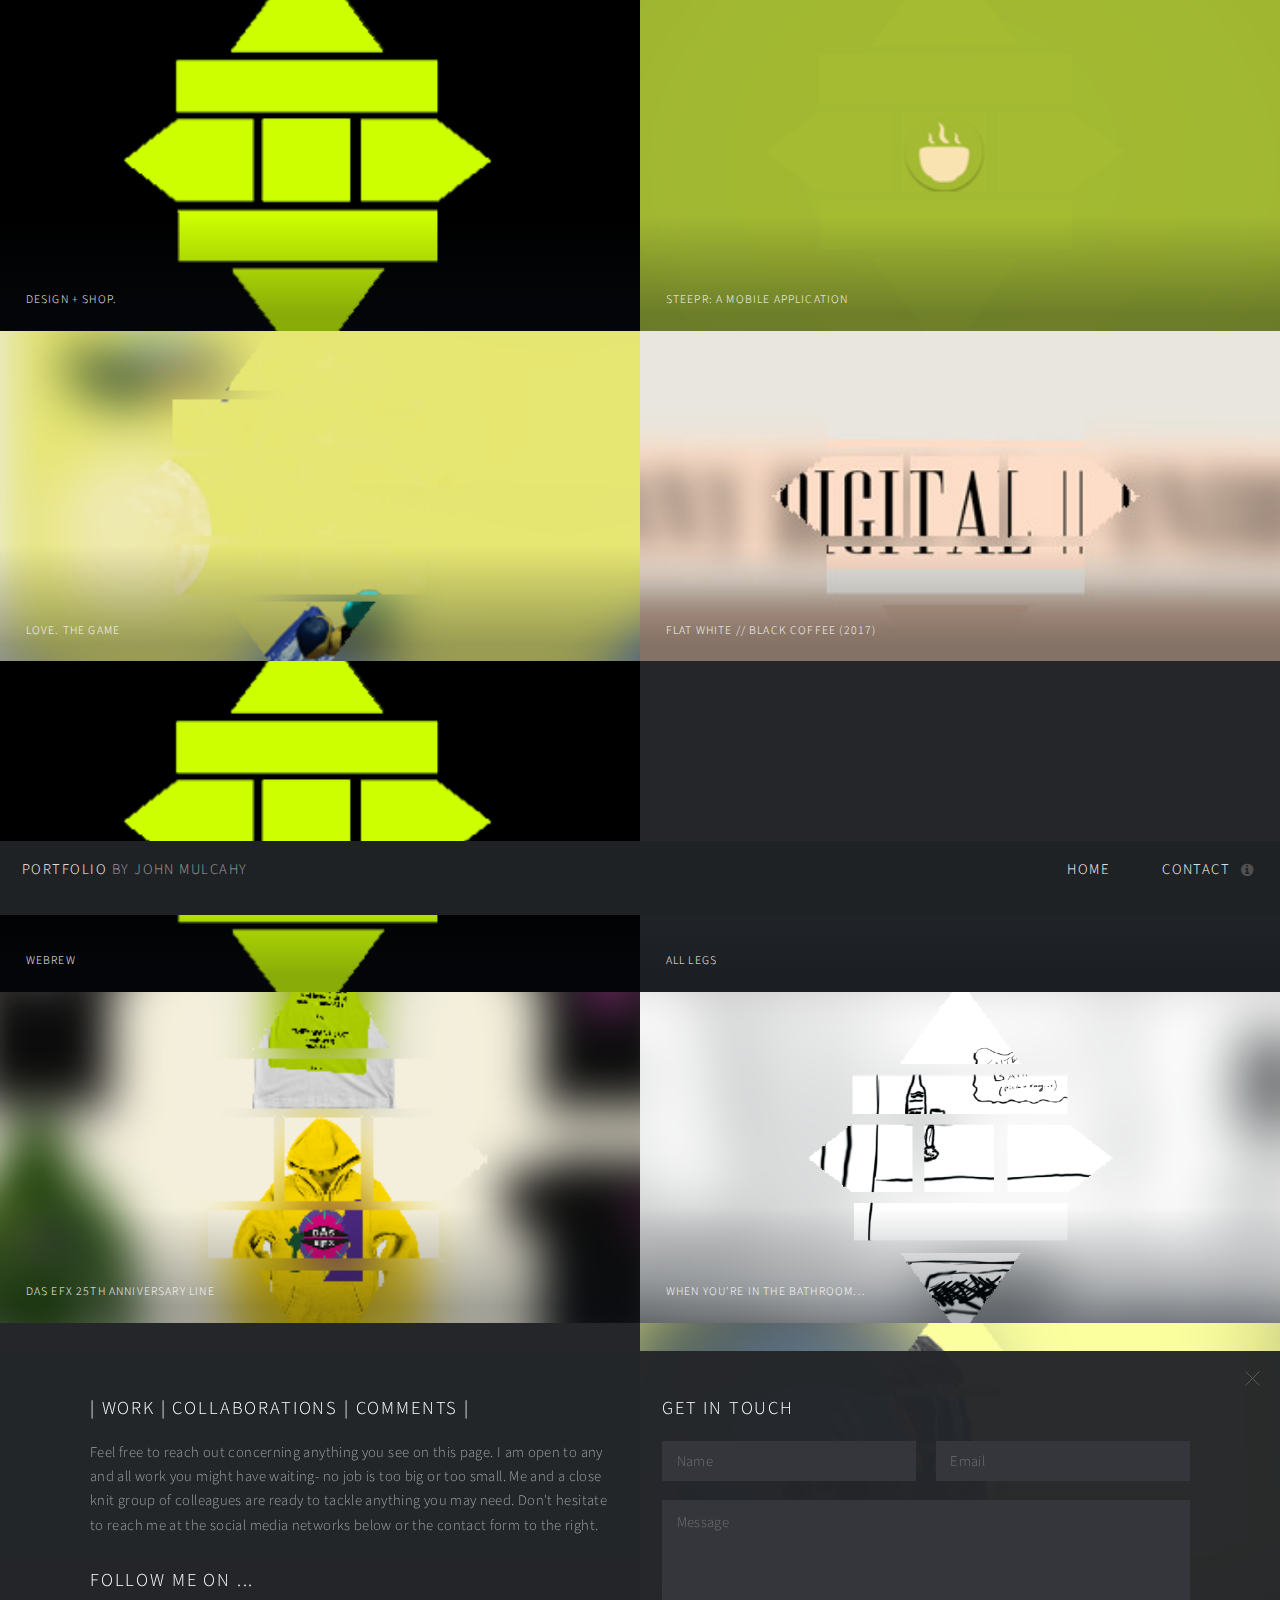
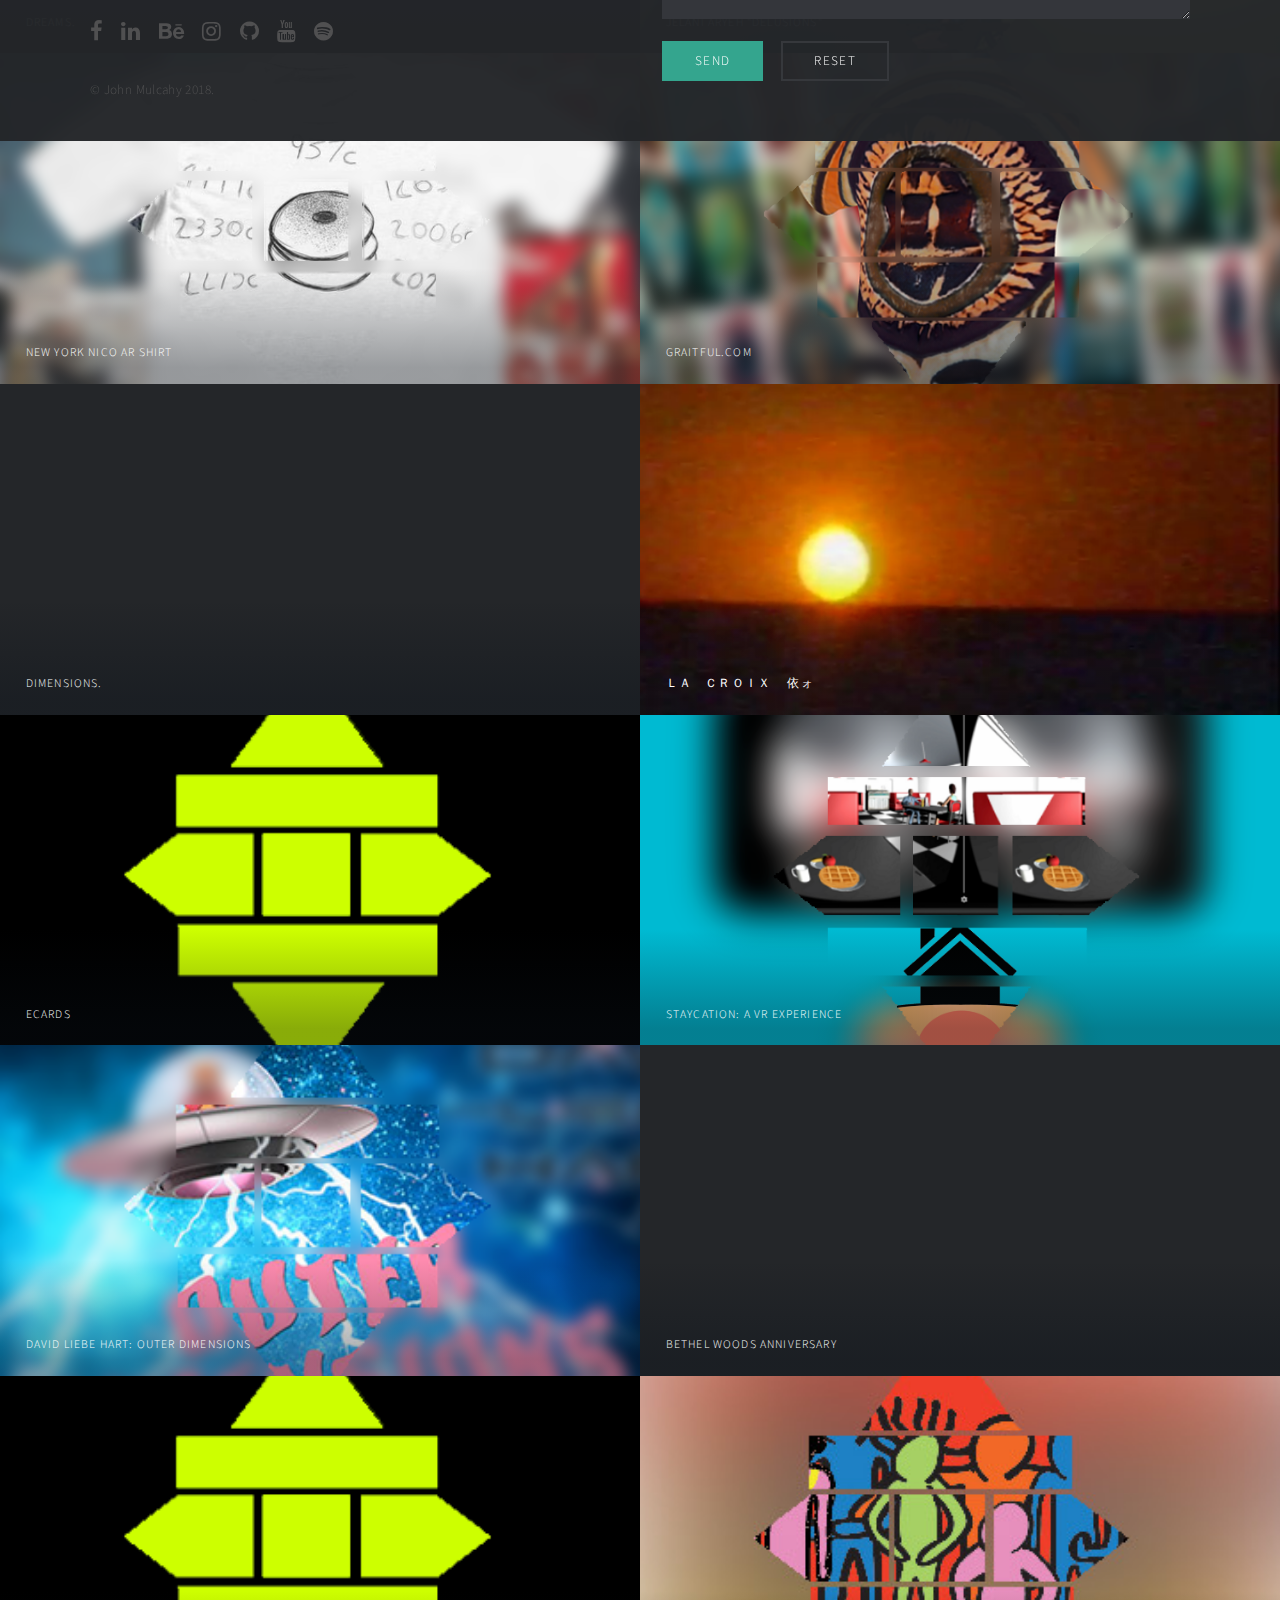
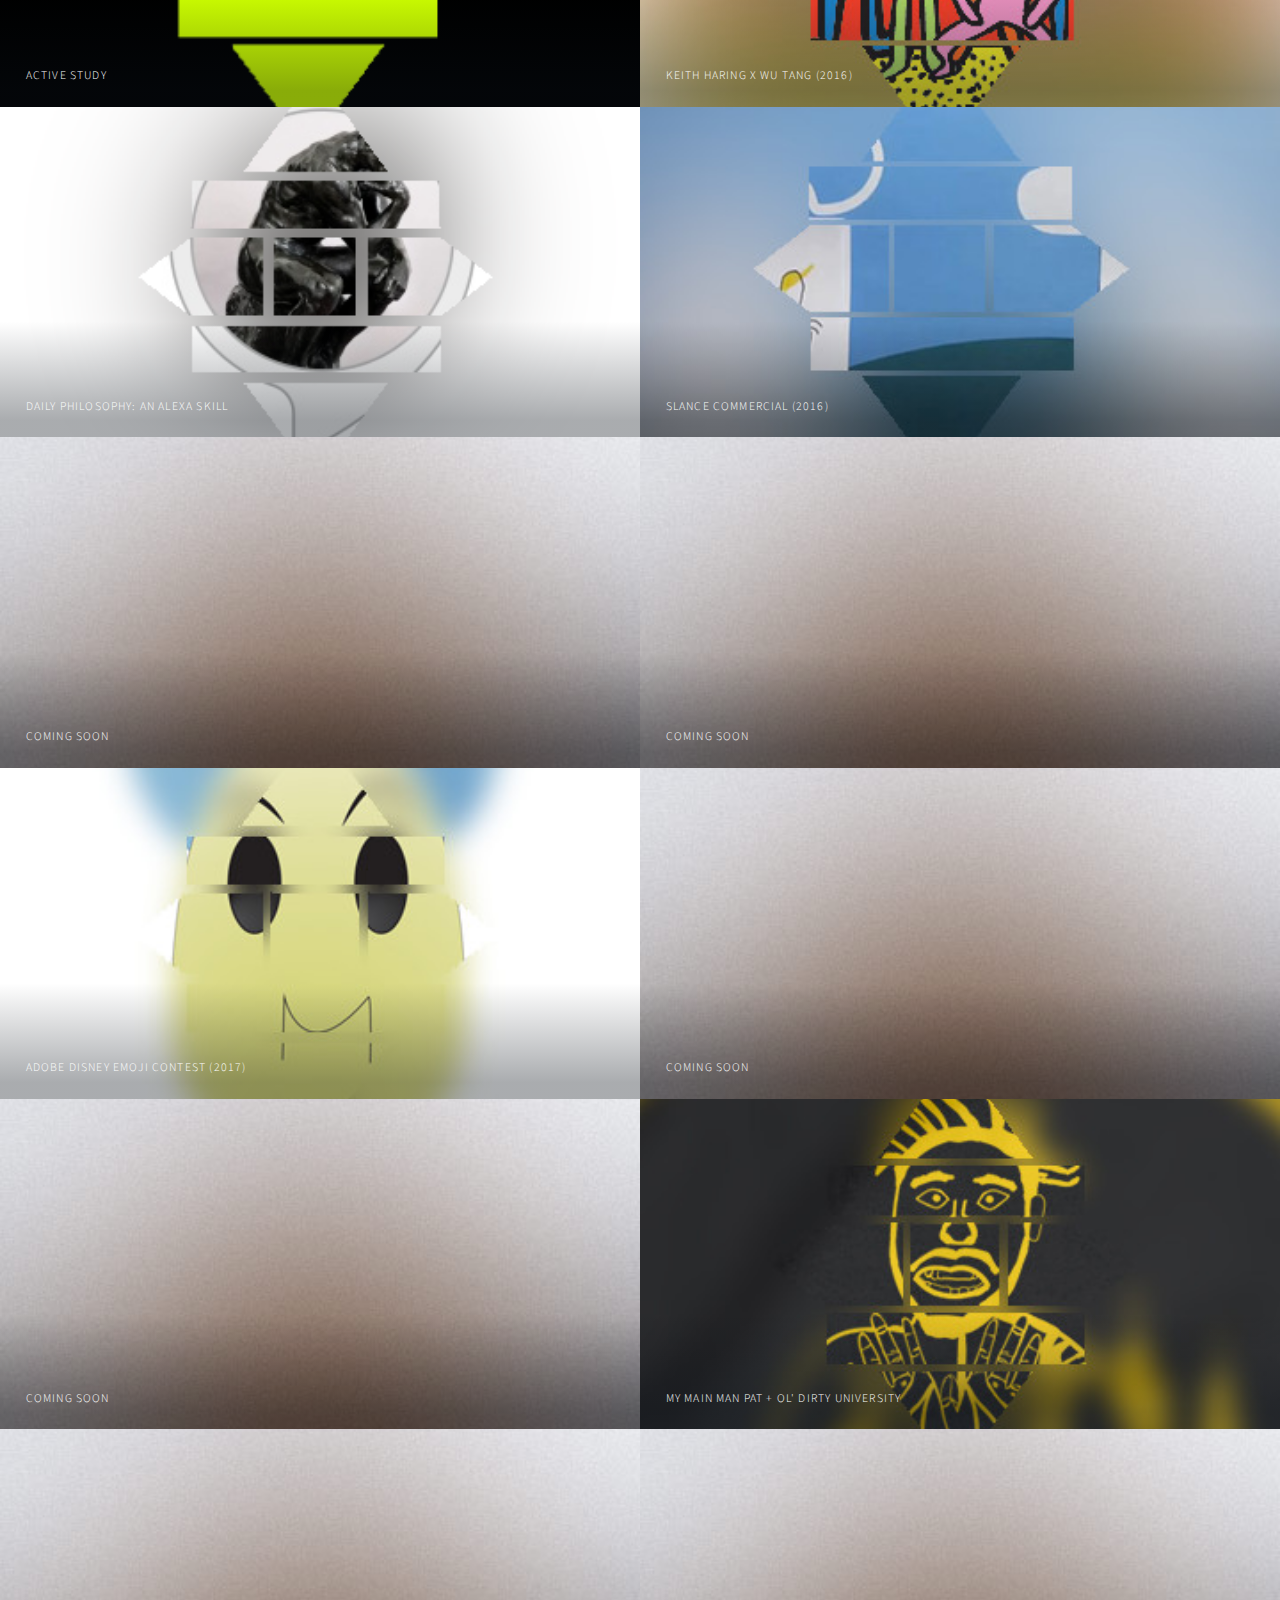
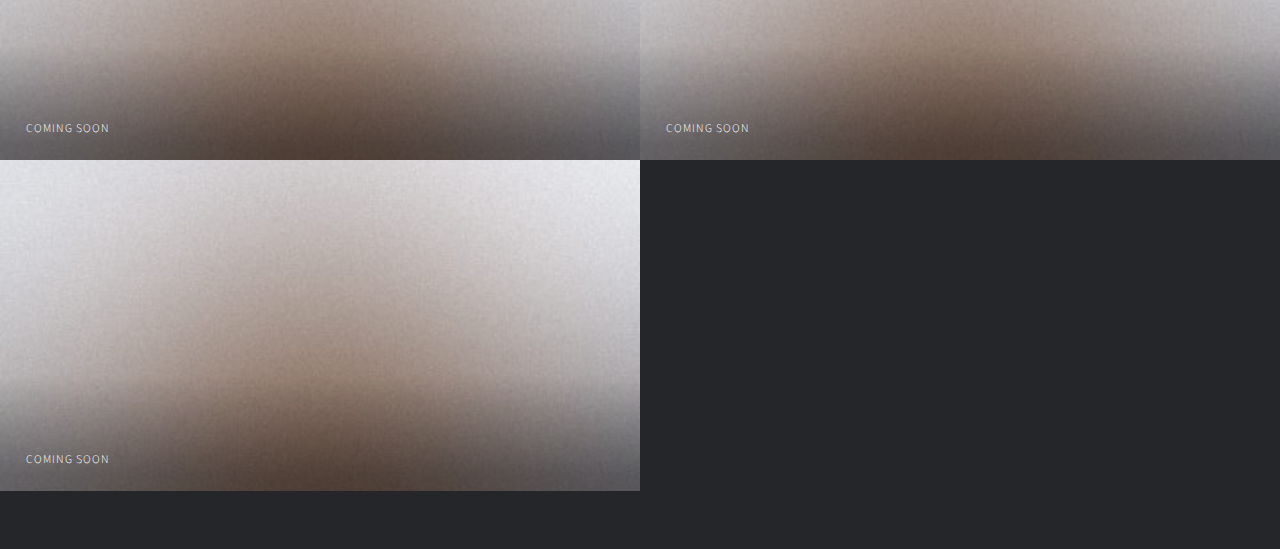
==== commit aa77f990: "Update portfolio.html" ====
--- a/portfolio.html
+++ b/portfolio.html
@@ -61,7 +61,7 @@
 							<p></p>
 						</article>
 						<article class="thumb">
-							<a href="portfolioimages/fulls/secret.jpg" class="image"><img src="portfolioimages/thumbs/secret.jpg" alt="" /></a>
+							<a href="portfolioimages/fulls/secret.png" class="image"><img src="portfolioimages/thumbs/secret.png" alt="" /></a>
 							<h2>All Legs </h2>
 							<p>A Unity game created for one of my favorite podcasts.<a href="https://mmntmr.itch.io/alllegs/">Play here</a> </p>
 						</article>				
@@ -81,7 +81,7 @@
 							<p><a href="http://whenyoureinthebathroomandyoursongcomeson.com/">See here</a></p>
 						</article>
 						<article class="thumb">
-							<a href="portfolioimages/fulls/secret.jpg" class="image"><img src="portfolioimages/thumbs/secret.jpg" alt="" /></a>
+							<a href="portfolioimages/fulls/secret.png" class="image"><img src="portfolioimages/thumbs/secret.png" alt="" /></a>
 							<h2>Dreams. </h2>
 							<p>A Unity game created as my final design project based course.
 							<p>Displayed at 41 Park Row from December 12-January 28, 2019</p>
@@ -94,14 +94,14 @@
 						</article>
 						
 						<article class="thumb">
-							<a href="portfolioimages/fulls/nico.jpg" class="image"><img src="portfolioimages/thumbs/nicothumb.jpg" alt="" /></a>
+							<a href="portfolioimages/fulls/Nico.png" class="image"><img src="portfolioimages/thumbs/Nicothumb.png" alt="" /></a>
 							<h2>New York Nico AR Shirt</h2>
 							<p>A shirt for a contest designed as a graphic with Augmented Reality elements</p>
 							<p><a href="https://www.instagram.com/p/B_iO8LRAPGr/">View here.</a> </p>
 						</article>
 						</article>
 							<article class="thumb">
-							<a href="portfolioimages/fulls/graitful.jpg" class="image"><img src="portfolioimages/thumbs/graitfulthumb.jpg" alt="" /></a>
+							<a href="portfolioimages/fulls/graitful.png" class="image"><img src="portfolioimages/thumbs/graitfulthumb.png" alt="" /></a>
 							<h2>Graitful.com</h2>
 							<p>An interactive site of AI generated Grateful Dead tees. Art and site by me. </p>
 							<p><a href="http://www.graitful.com">view here.</a> </p>
@@ -109,7 +109,7 @@
 						
 				
 						<article class="thumb">
-							<a href="portfolioimages/fulls/secret.jpg" class="image"><img src="portfolioimages/thumbs/secret.jpg" alt="" /></a>
+							<a href="portfolioimages/fulls/secret.png" class="image"><img src="portfolioimages/thumbs/secret.png" alt="" /></a>
 							<h2>Dimensions. </h2>
 							<p>A Unity game created as part of a science based art class.
 							<p>Based on theoretical dimensional science. Somewhat accurate.</p>
@@ -147,7 +147,7 @@
 						
 						</article>
 							<article class="thumb">
-							<a href="portfolioimages/fulls/bethel.png" class="image"><img src="portfolioimages/thumbs/Bethelthumb.jpg" alt="" /></a>
+							<a href="portfolioimages/fulls/Bethel.png" class="image"><img src="portfolioimages/thumbs/Bethelthumb.pngg" alt="" /></a>
 							<h2>Bethel Woods Anniversary</h2>
 							<p>A poster created for the Bethel Woods 50th anniversary contest</p>
 						</article>
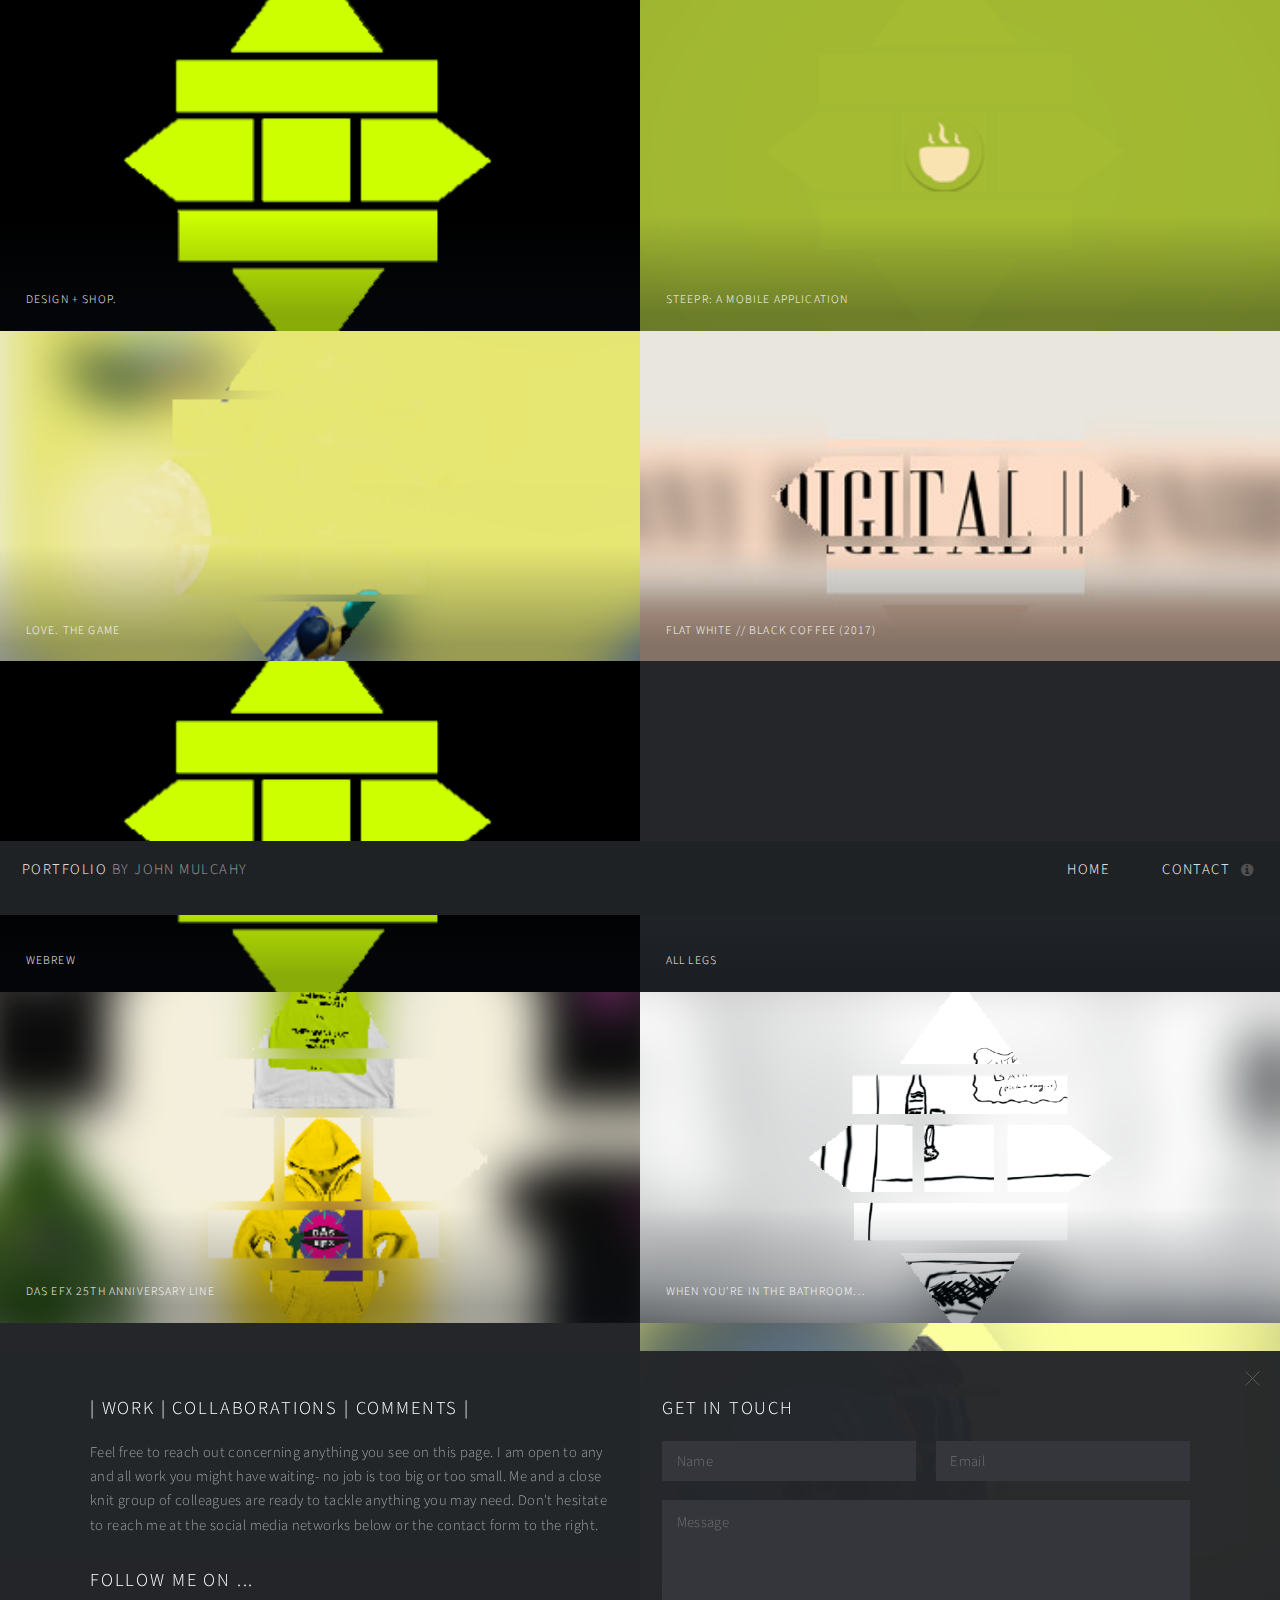
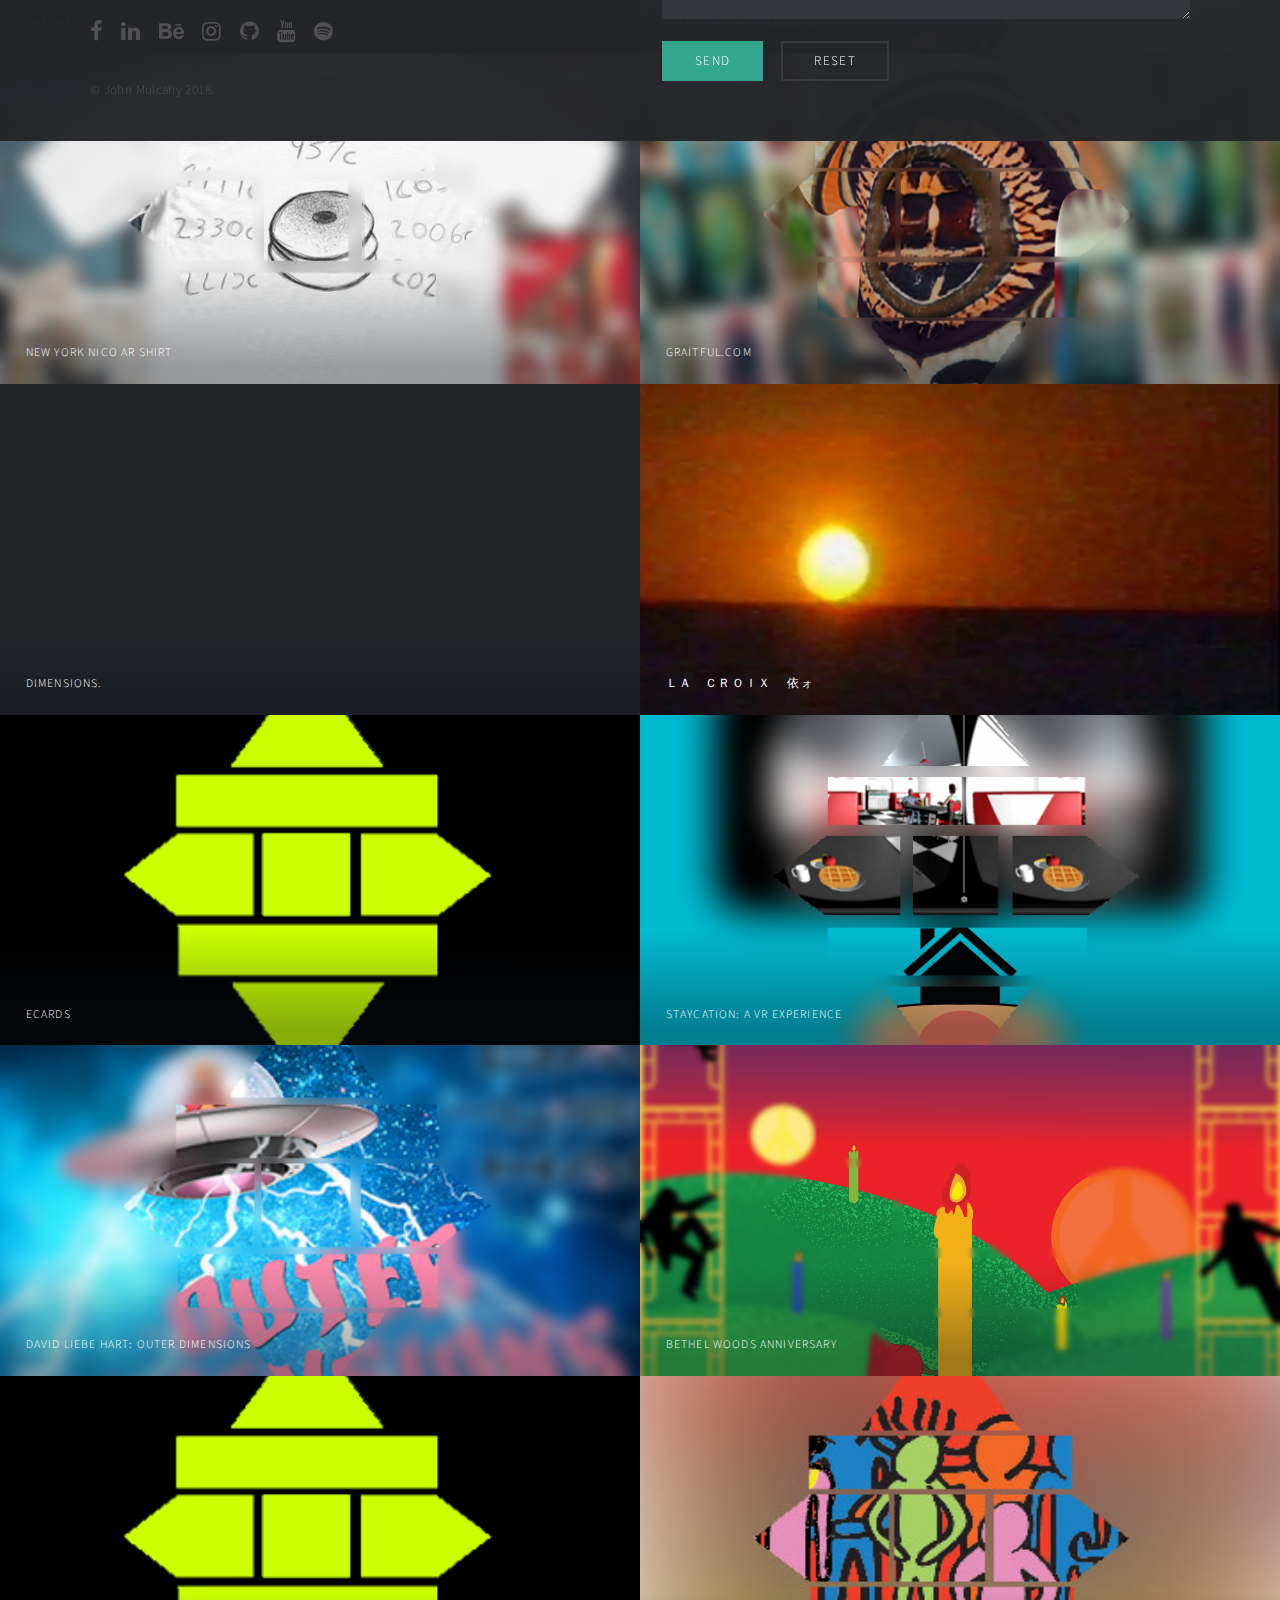
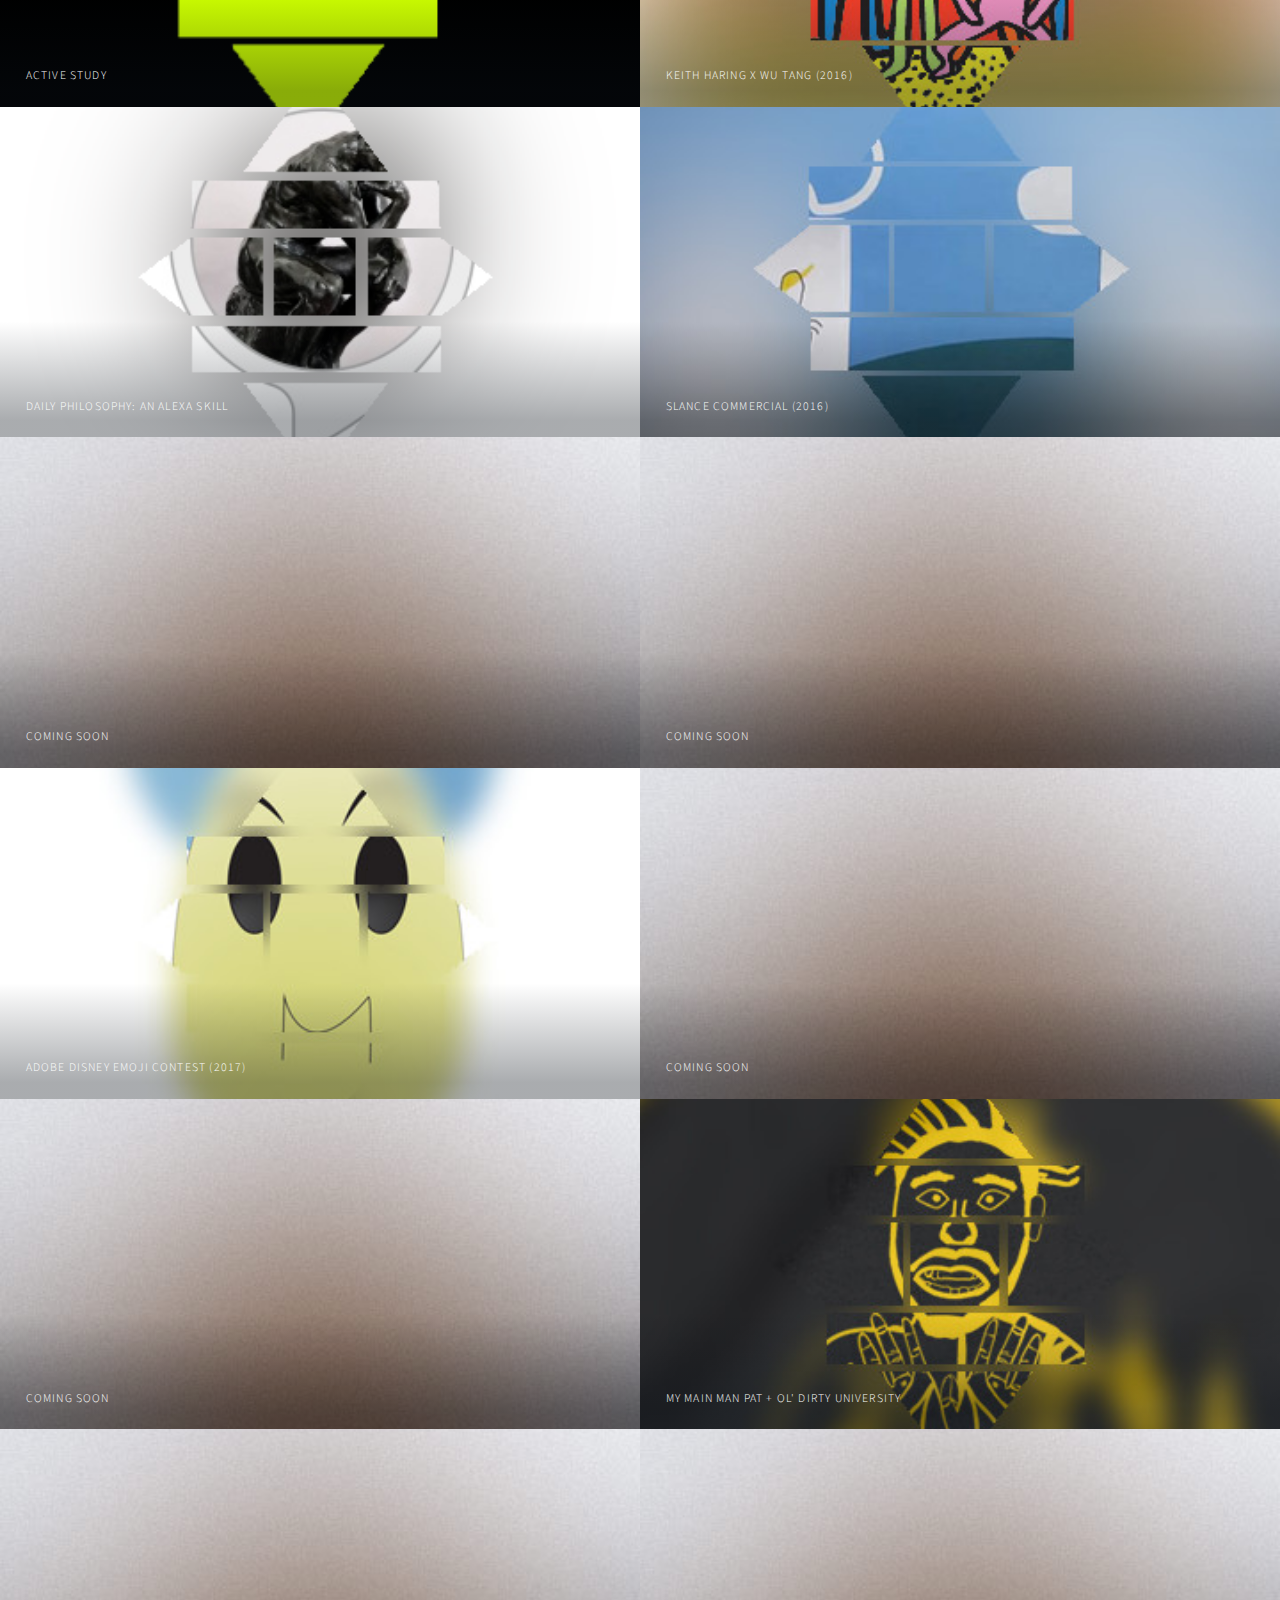
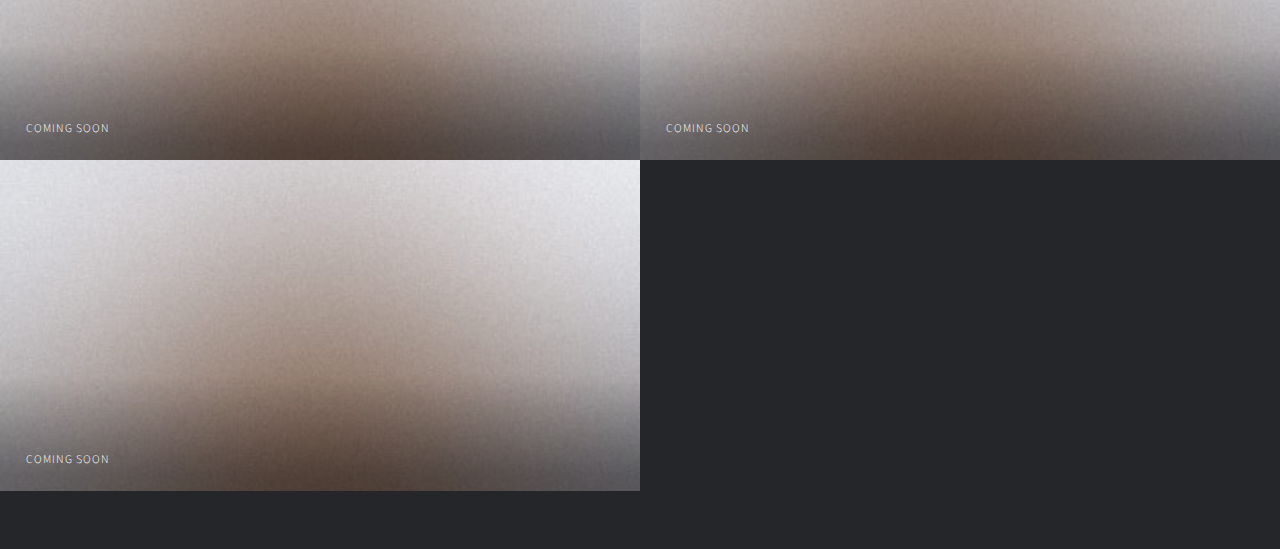
==== commit 876130ae: "Update portfolio.html" ====
--- a/portfolio.html
+++ b/portfolio.html
@@ -147,7 +147,7 @@
 						
 						</article>
 							<article class="thumb">
-							<a href="portfolioimages/fulls/Bethel.png" class="image"><img src="portfolioimages/thumbs/Bethelthumb.pngg" alt="" /></a>
+							<a href="portfolioimages/fulls/Bethel.png" class="image"><img src="portfolioimages/thumbs/Bethelthumb.png" alt="" /></a>
 							<h2>Bethel Woods Anniversary</h2>
 							<p>A poster created for the Bethel Woods 50th anniversary contest</p>
 						</article>
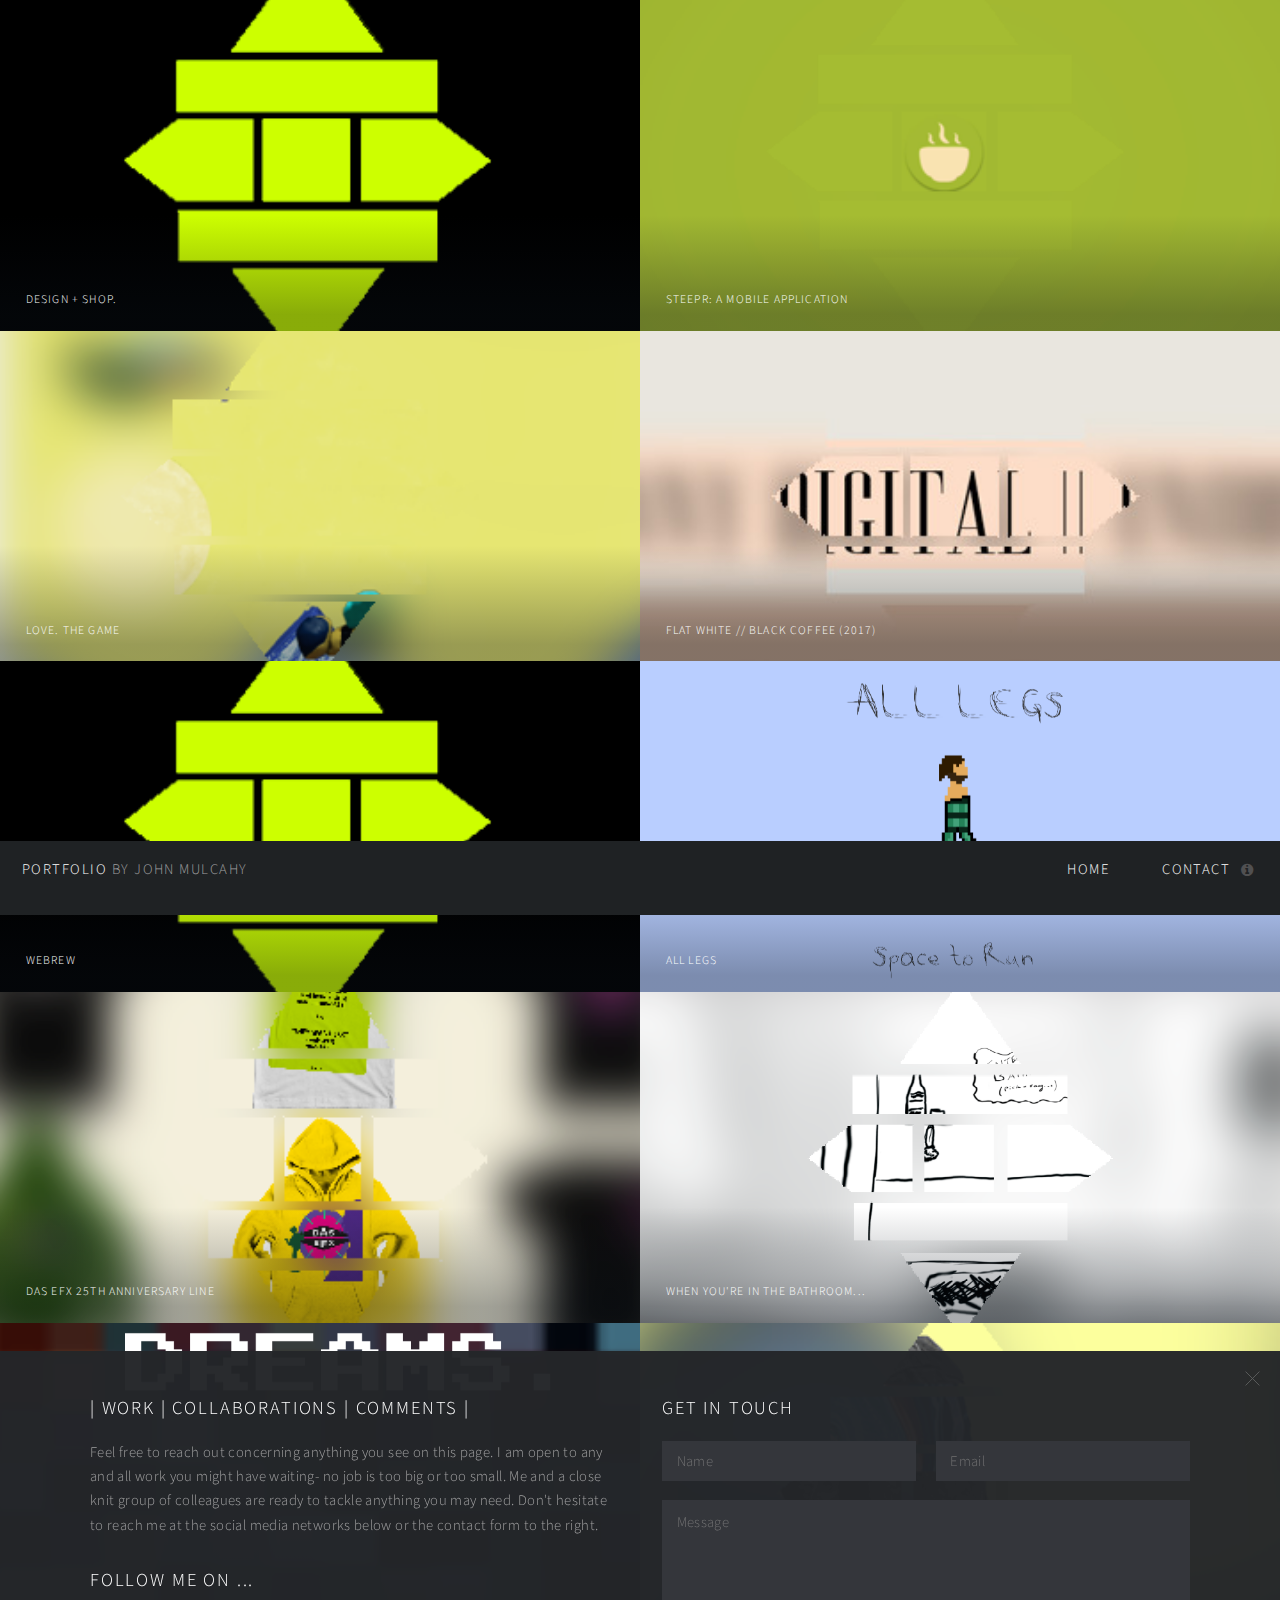
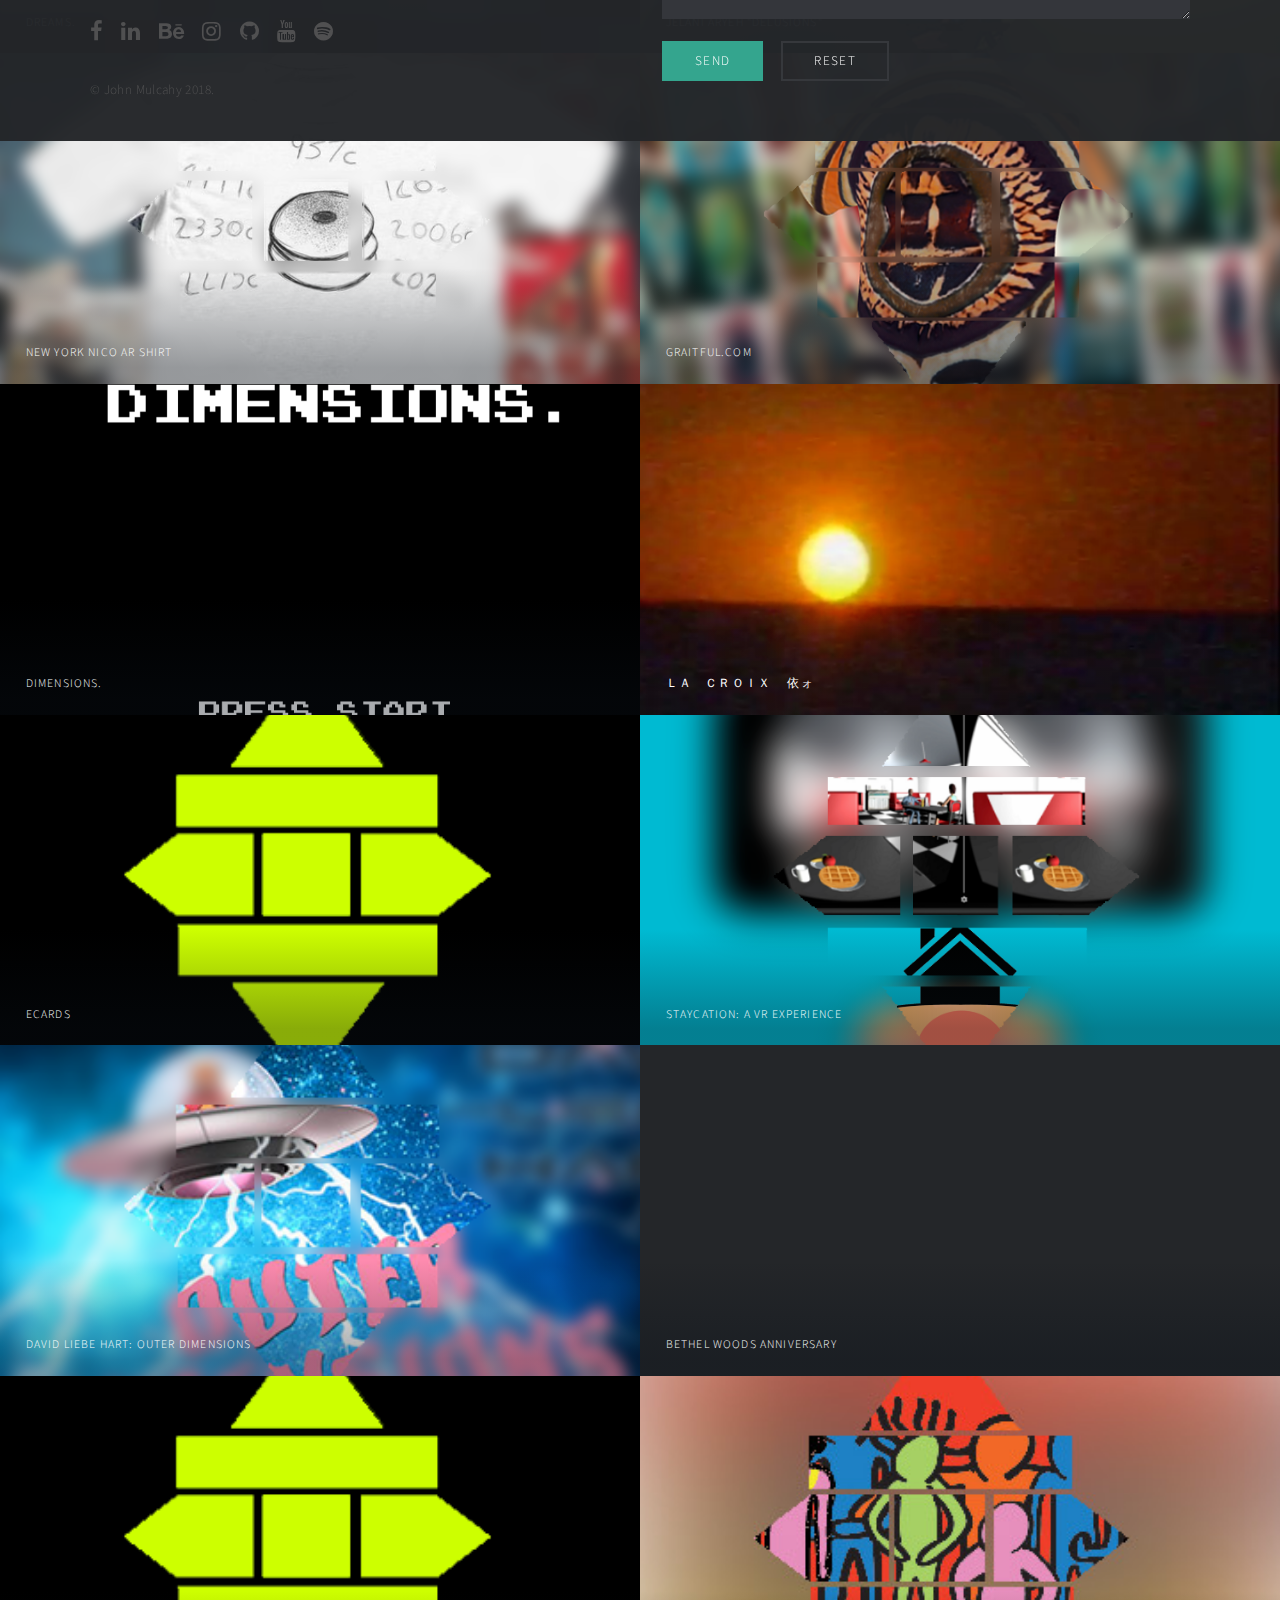
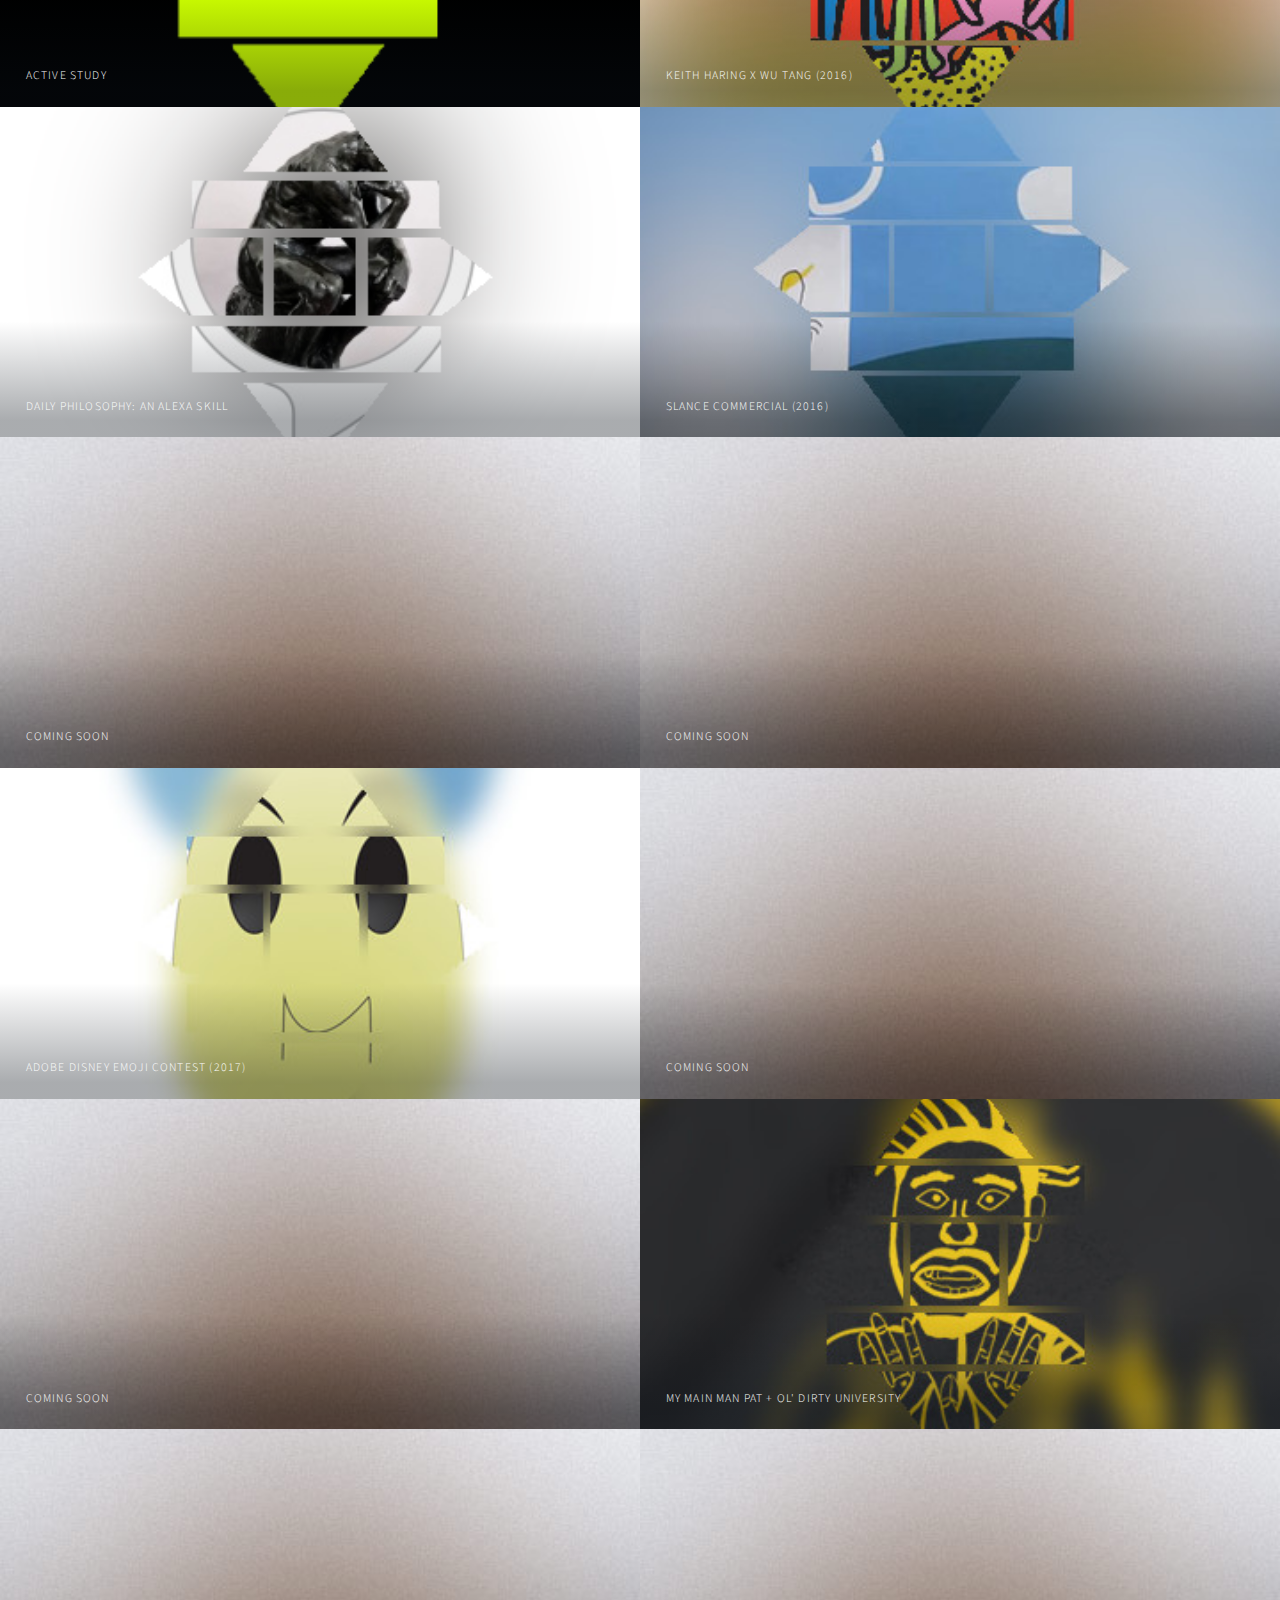
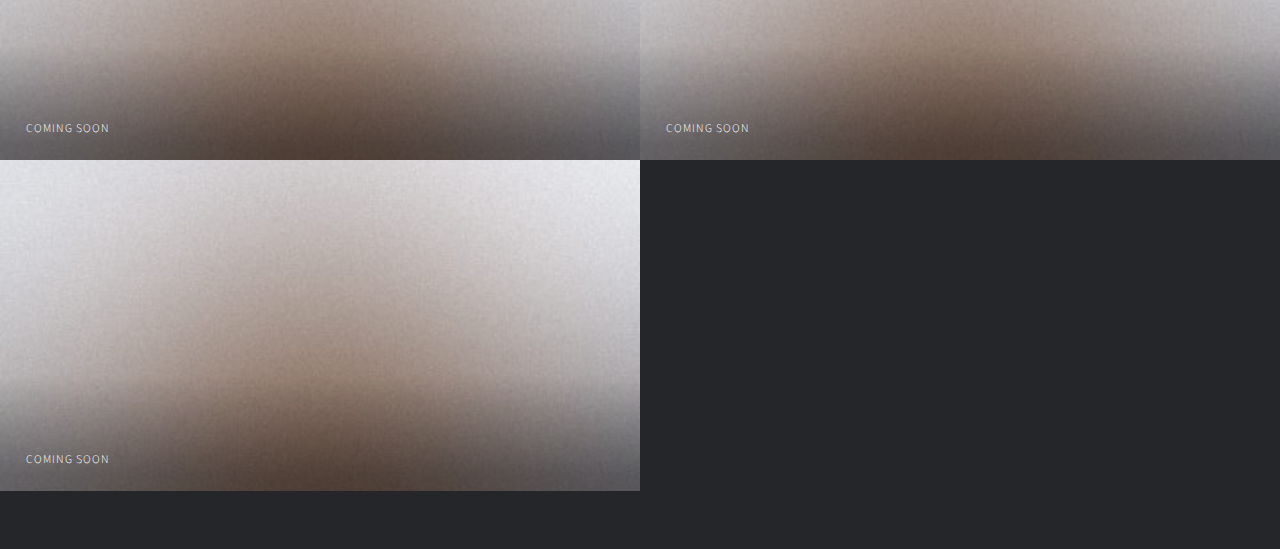
==== commit 7ae4da68: "Update portfolio.html" ====
--- a/portfolio.html
+++ b/portfolio.html
@@ -61,9 +61,9 @@
 							<p></p>
 						</article>
 						<article class="thumb">
-							<a href="portfolioimages/fulls/secret.png" class="image"><img src="portfolioimages/thumbs/secret.png" alt="" /></a>
+							<a href="portfolioimages/fulls/alllegs.png" class="image"><img src="portfolioimages/fulls/alllegs.png" alt="" /></a>
 							<h2>All Legs </h2>
-							<p>A Unity game created for one of my favorite podcasts.<a href="https://mmntmr.itch.io/alllegs/">Play here</a> </p>
+							<p>A simple web based game developed for a podcast.<a href="https://mmntmr.itch.io/alllegs/">Play here</a> </p>
 						</article>				
 						<article class="thumb">
 							<a href="portfolioimages/fulls/11.png" class="image"><img src="portfolioimages/thumbs/11.png" alt="" /></a>
@@ -81,7 +81,7 @@
 							<p><a href="http://whenyoureinthebathroomandyoursongcomeson.com/">See here</a></p>
 						</article>
 						<article class="thumb">
-							<a href="portfolioimages/fulls/secret.png" class="image"><img src="portfolioimages/thumbs/secret.png" alt="" /></a>
+							<a href="portfolioimages/fulls/Dreams.png" class="image"><img src="portfolioimages/fulls/Dreams.png" alt="" /></a>
 							<h2>Dreams. </h2>
 							<p>A Unity game created as my final design project based course.
 							<p>Displayed at 41 Park Row from December 12-January 28, 2019</p>
@@ -109,7 +109,7 @@
 						
 				
 						<article class="thumb">
-							<a href="portfolioimages/fulls/secret.png" class="image"><img src="portfolioimages/thumbs/secret.png" alt="" /></a>
+							<a href="portfolioimages/fulls/Dimensions.png" class="image"><img src="portfolioimages/fulls/Dimensions.png" alt="" /></a>
 							<h2>Dimensions. </h2>
 							<p>A Unity game created as part of a science based art class.
 							<p>Based on theoretical dimensional science. Somewhat accurate.</p>
@@ -147,7 +147,7 @@
 						
 						</article>
 							<article class="thumb">
-							<a href="portfolioimages/fulls/Bethel.png" class="image"><img src="portfolioimages/thumbs/Bethelthumb.png" alt="" /></a>
+							<a href="portfolioimages/fulls/Bethel.png" class="image"><img src="portfolioimages/thumbs/Bethelthumb.pngg" alt="" /></a>
 							<h2>Bethel Woods Anniversary</h2>
 							<p>A poster created for the Bethel Woods 50th anniversary contest</p>
 						</article>
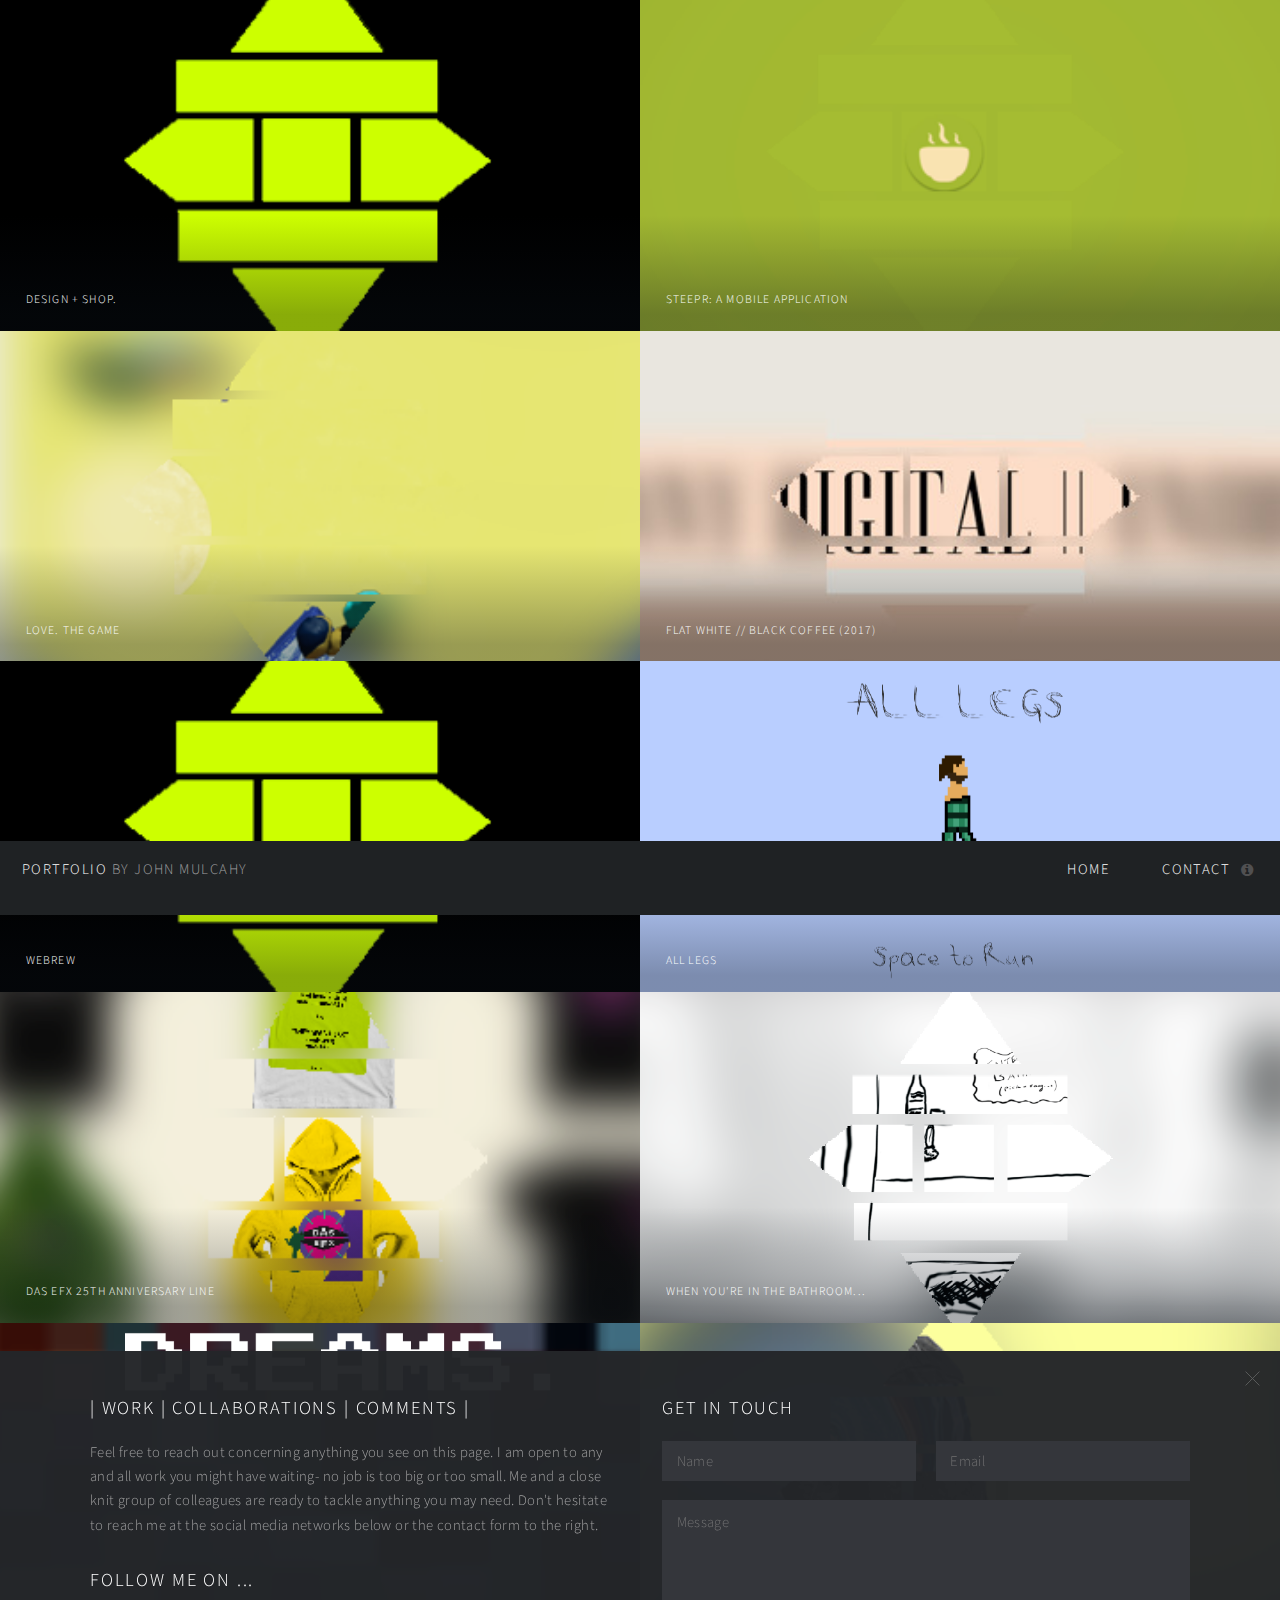
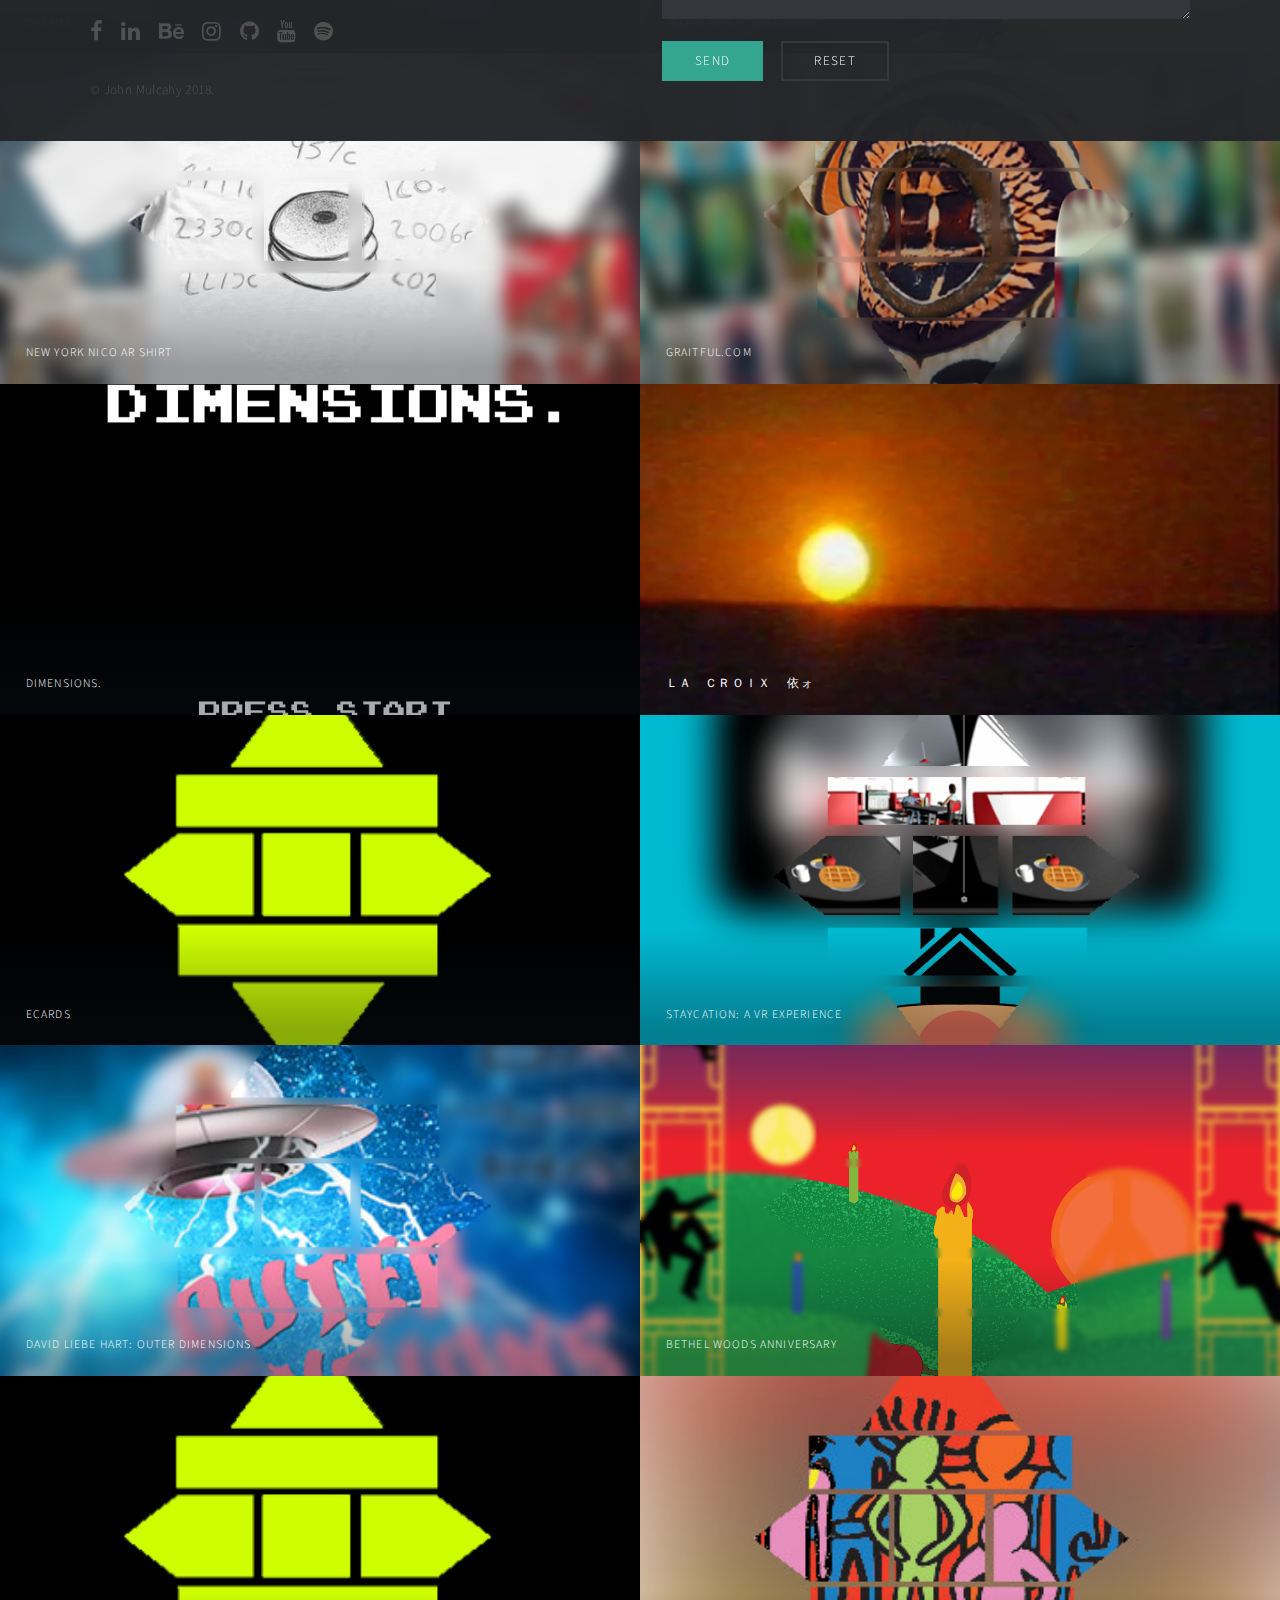
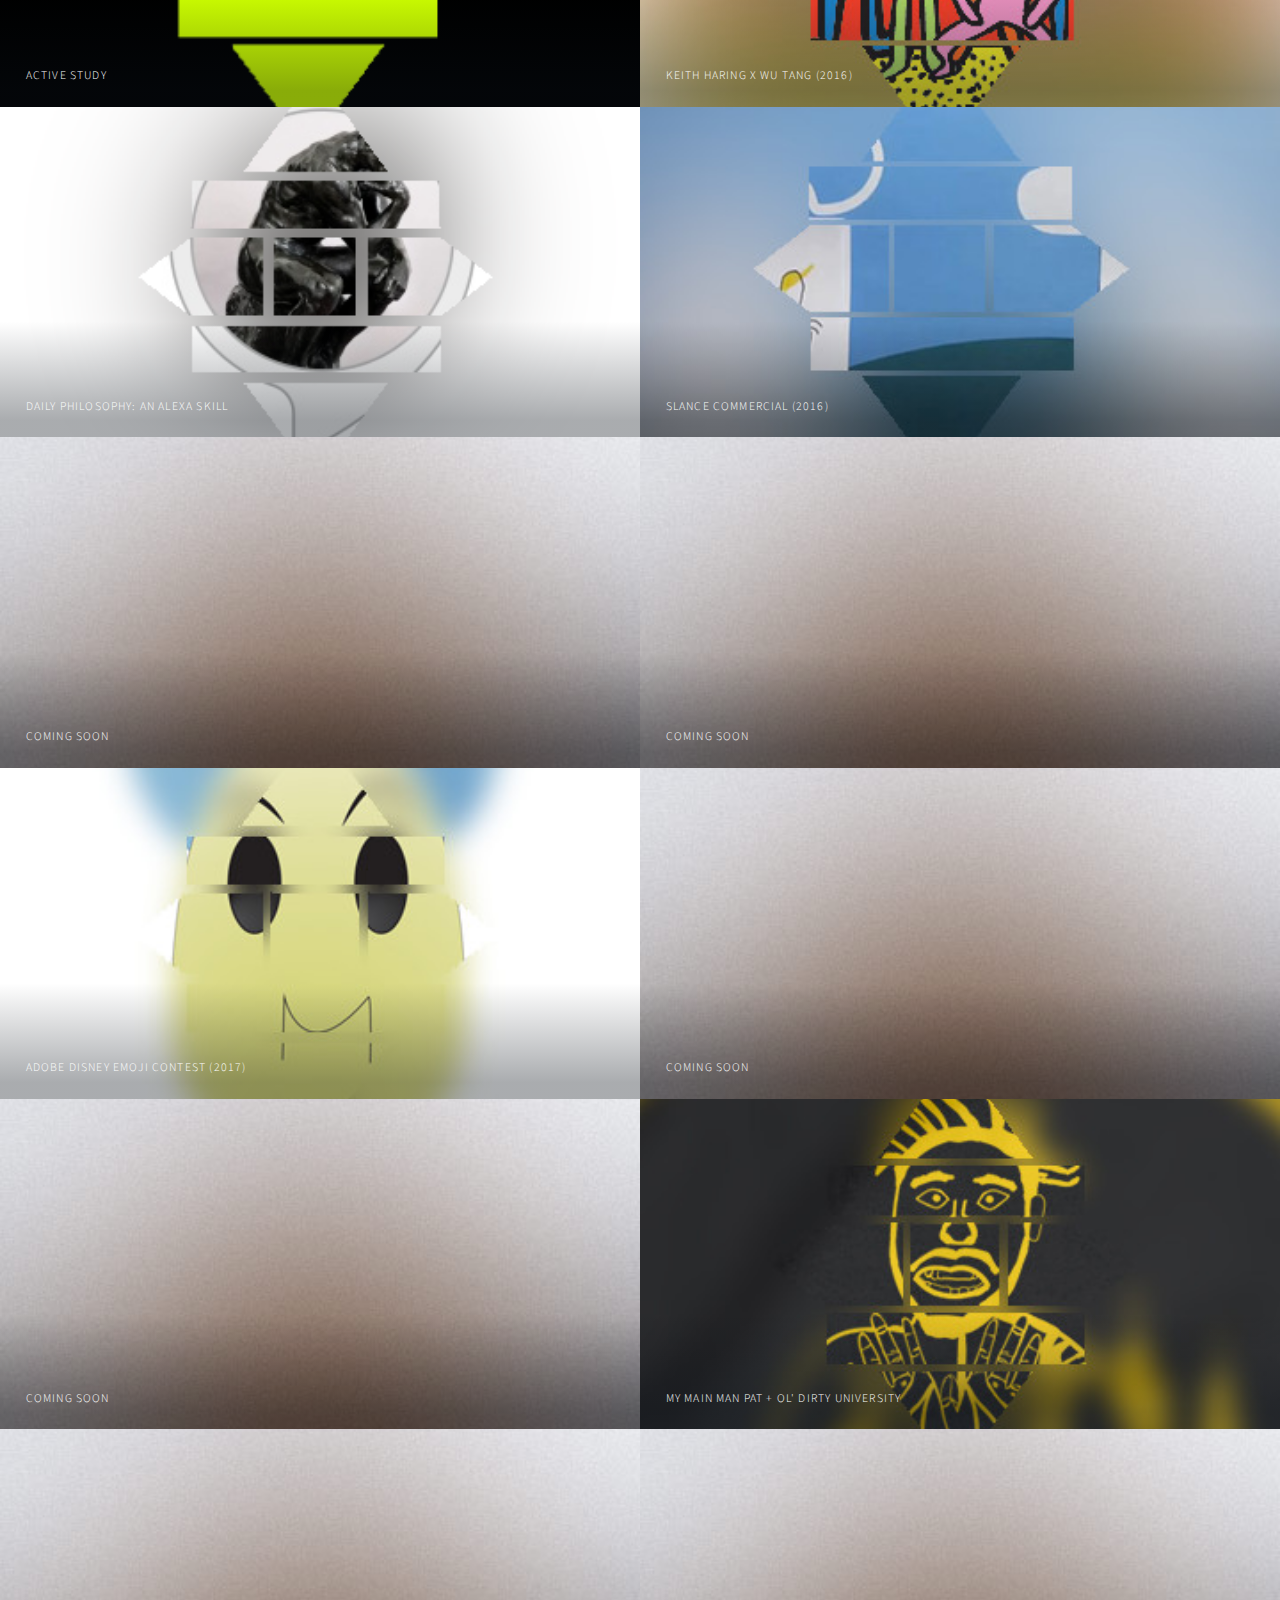
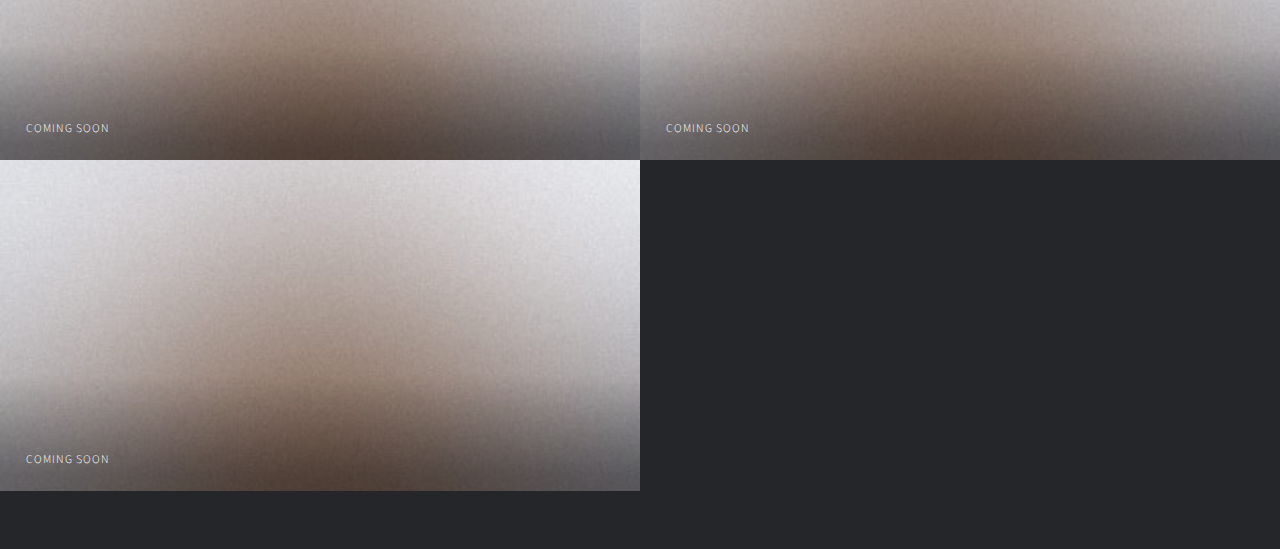
==== commit ec821da5: "Update portfolio.html" ====
--- a/portfolio.html
+++ b/portfolio.html
@@ -147,7 +147,7 @@
 						
 						</article>
 							<article class="thumb">
-							<a href="portfolioimages/fulls/Bethel.png" class="image"><img src="portfolioimages/thumbs/Bethelthumb.pngg" alt="" /></a>
+							<a href="portfolioimages/fulls/Bethel.png" class="image"><img src="portfolioimages/thumbs/Bethelthumb.png" alt="" /></a>
 							<h2>Bethel Woods Anniversary</h2>
 							<p>A poster created for the Bethel Woods 50th anniversary contest</p>
 						</article>
